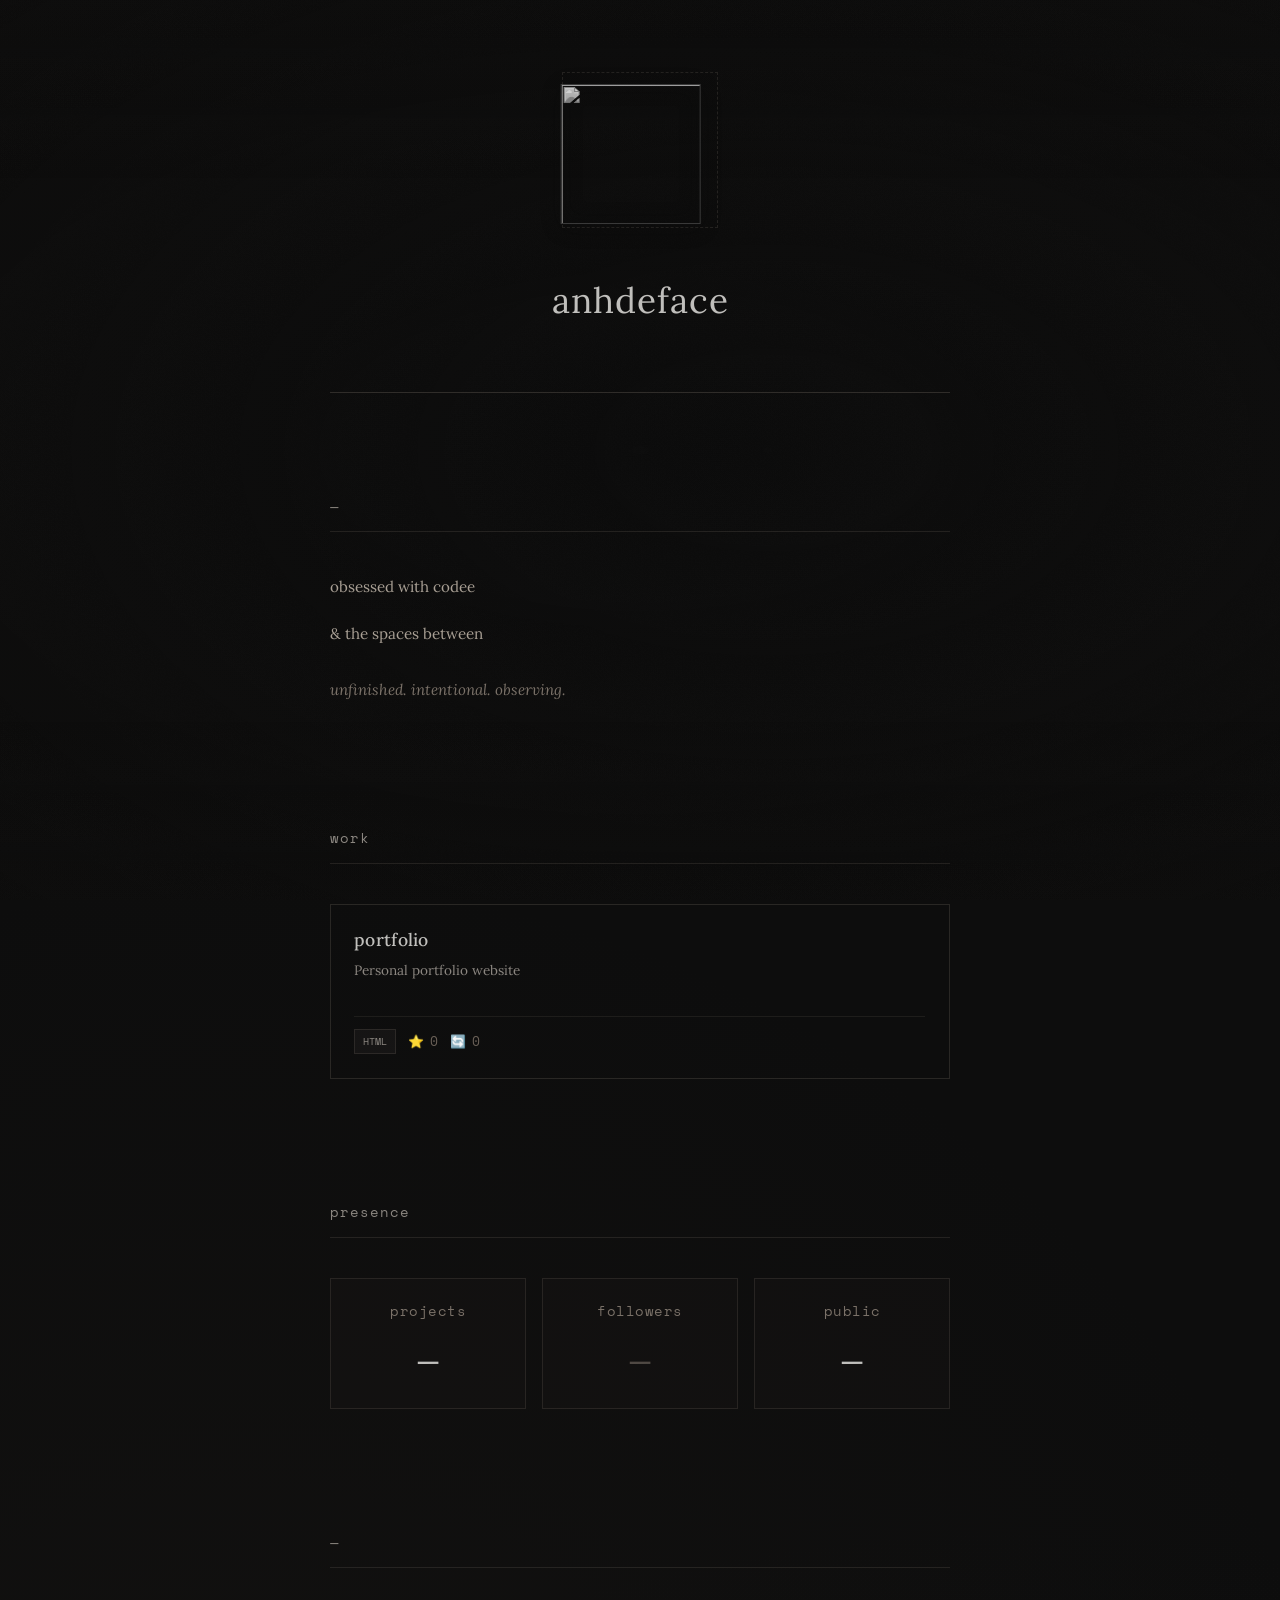
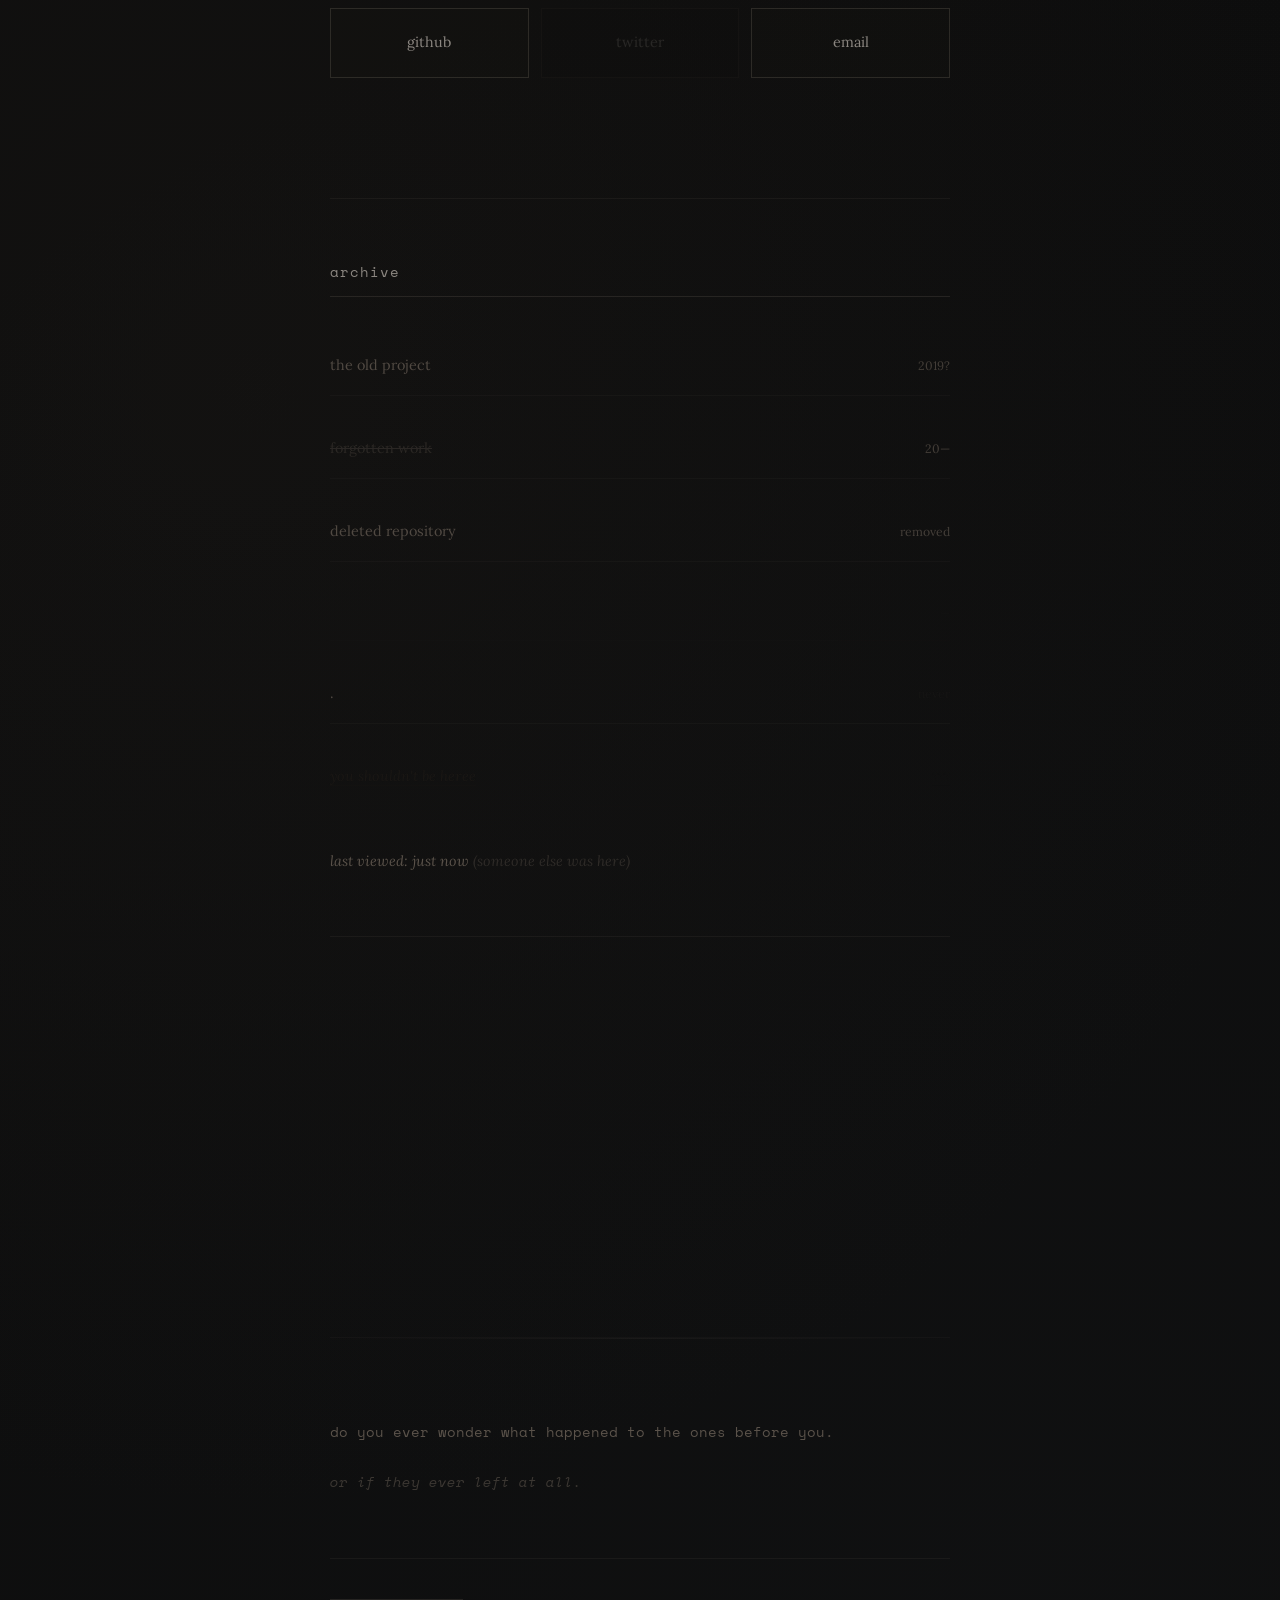
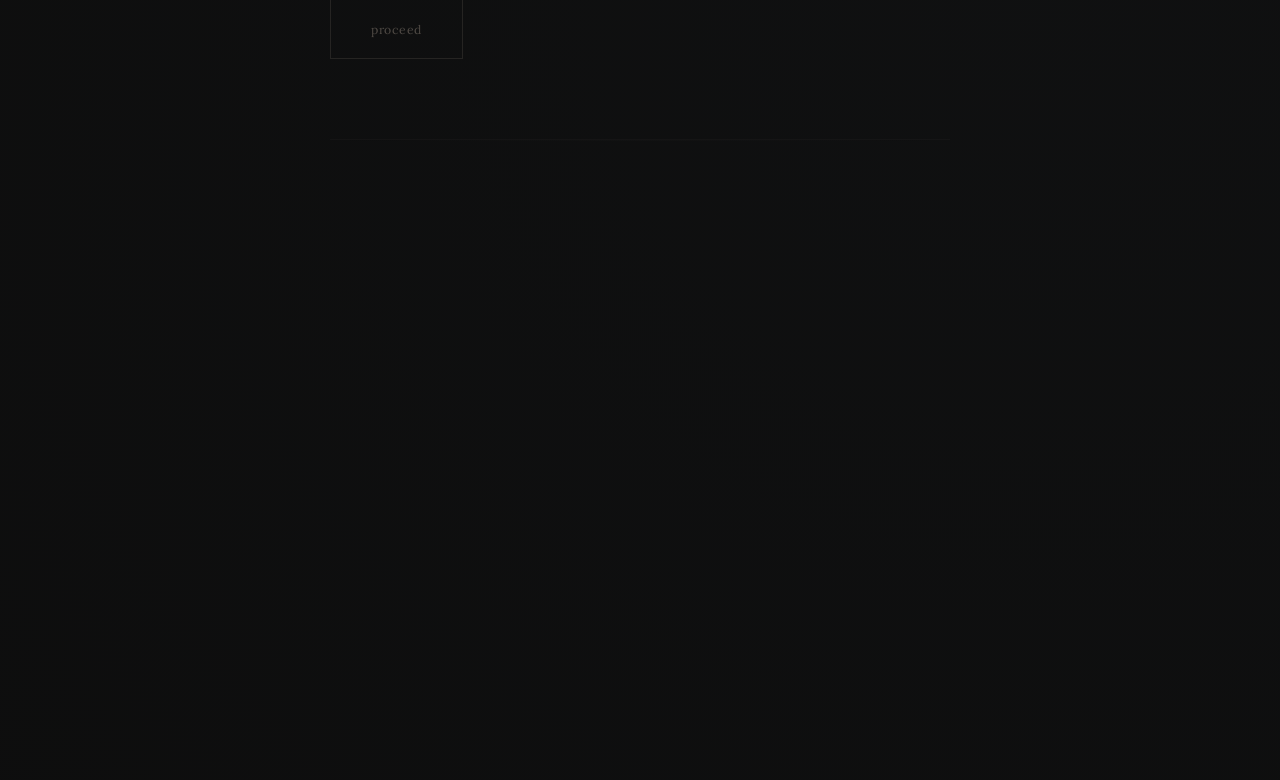
==== index.html @ 656a19af "new style fuckoff 2024" ====
<!DOCTYPE html>
<html lang="vi">
<head>
    <meta charset="UTF-8">
    <meta name="viewport" content="width=device-width, initial-scale=1.0">
    <title>anhdeface - Portfolio</title>
    <link rel="stylesheet" href="style.css">
</head>
<body>
    <div class="background-grain"></div>
    
    <!-- Fog effect layers -->
    <div class="fog-layer-1"></div>
    <div class="fog-layer-2"></div>
    <div class="fog-layer-3"></div>
    
    <div class="container">
        <!-- Header -->
        <header class="header">
            <div class="avatar-wrapper">
                <img id="avatar" class="avatar" src="https://i.pinimg.com/originals/36/6d/94/366d94f67e9cff8c4d02f7e4367ef6b1.gif" alt="">
                <div class="avatar-frame"></div>
            </div>
            <h1 class="name">anhdeface</h1>
        </header>

        <!-- Bio Section -->
        <section class="bio-section hidden-section">
            <div class="section-title">—</div>
            <div class="bio-content">
                <p id="bio-line-1">obsessed with codee</p>
                <p id="bio-line-2">& the spaces between</p>
                <p class="sub" id="bio-line-3">unfinished. intentional. observing.</p>
            </div>
        </section>

        <!-- GitHub Repositories -->
        <section class="repos-section">
            <div class="section-title">work</div>
            <div id="repos-container" class="repos-grid">
                <div class="loading">
                    <span class="loading-text">loading...</span>
                </div>
            </div>
        </section>

        <!-- Stats Section -->
        <section class="stats-section">
            <div class="section-title">presence</div>
            <div class="stats-grid">
                <div class="stat-card">
                    <span class="stat-label">projects</span>
                    <span id="repo-count" class="stat-value">—</span>
                </div>
                <div class="stat-card anomaly">
                    <span class="stat-label">followers</span>
                    <span id="followers-count" class="stat-value stat-broken">—</span>
                </div>
                <div class="stat-card">
                    <span class="stat-label">public</span>
                    <span id="public-repos" class="stat-value">—</span>
                </div>
            </div>
        </section>

        <!-- Links Section -->
        <section class="links-section hidden-section">
            <div class="section-title">—</div>
            <div class="links-grid">
                <a href="https://github.com/anhdeface" target="_blank" class="link-card">github</a>
                <a href="#" class="link-card" style="opacity: 0.3; pointer-events: none; cursor: default;">twitter</a>
                <a href="mailto:anhdeface@example.com" class="link-card">email</a>
            </div>
        </section>

        <!-- Archive section (discovered by scrolling) -->
        <section class="archive-section hidden-section" id="archive">
            <div class="section-title">archive</div>
            <div class="archive-content" id="archive-items">
                <div class="archive-item">
                    <span class="archive-title">the old project</span>
                    <span class="archive-date">2019?</span>
                </div>
                <div class="archive-item struck">
                    <span class="archive-title">forgotten work</span>
                    <span class="archive-date">20—</span>
                </div>
                <div class="archive-item">
                    <span class="archive-title">deleted repository</span>
                    <span class="archive-date">removed</span>
                </div>
                <div class="archive-item mystery">
                    <span class="archive-title"></span>
                    <span class="archive-date" style="opacity: 0.3;">—</span>
                </div>
                <div class="archive-item anomaly">
                    <span class="archive-title">.</span>
                    <span class="archive-date" style="opacity: 0.1;">never</span>
                </div>
                <div class="archive-item glitch">
                    <span class="archive-title">you shouldn't be heree</span>
                    <span class="archive-date" style="opacity: 0.2;">???</span>
                </div>
            </div>
            <p class="archive-note" id="archive-note">last viewed: <span id="last-viewed">just now</span> <span id="other-viewer" style="opacity: 0.4; font-style: italic;">(someone else was here)</span></p>
        </section>

        <!-- Secret section (very hidden) -->
        <section class="secret-section hidden-section" id="secret">
            <div style="color: #5a524a; font-size: 0.85em; line-height: 2.2;">
                <p id="secret-text">do you ever wonder what happened to the ones before you.</p>
                <p id="secret-text-2" style="margin-top: 20px; opacity: 0.6; font-style: italic;">or if they ever left at all.</p>
            </div>
            <div style="margin-top: 60px; padding-top: 40px; border-top: 1px solid rgba(128, 120, 110, 0.1);">
                <button id="point-of-no-return" class="point-of-no-return">
                    <span style="opacity: 0.6; font-size: 0.85em;">proceed</span>
                </button>
            </div>
        </section>

        <!-- Empty section for psychological void -->
        <section class="void-section hidden-section" id="void">
            <div style="min-height: 400px; position: relative;">
                <div id="void-text" style="position: absolute; top: 50%; left: 50%; transform: translate(-50%, -50%); color: #3a322a; font-size: 0.8em; opacity: 0.3;">
                    
                </div>
            </div>
        </section>
    </div>

    <script src="script.js"></script>
</body>
</html>
---- style.css ----
@import url('https://fonts.googleapis.com/css2?family=Space+Mono:wght@400;700&family=Lora:wght@400;500;600&display=swap');

* {
    margin: 0;
    padding: 0;
    box-sizing: border-box;
}

html {
    scroll-behavior: auto;
}

body {
    background: #0d0d0d;
    color: #c0bfbc;
    font-family: 'Space Mono', monospace;
    line-height: 1.8;
    overflow-x: hidden;
    position: relative;
    background-image: 
        radial-gradient(circle at 20% 50%, rgba(40, 35, 30, 0.2) 0%, transparent 50%),
        radial-gradient(circle at 80% 80%, rgba(30, 35, 40, 0.15) 0%, transparent 50%);
    cursor: url('data:image/svg+xml;utf8,<svg xmlns="http://www.w3.org/2000/svg" width="20" height="20"><circle cx="10" cy="10" r="2" fill="%238b8680" opacity="0.6"/></svg>') 10 10, auto;
}

/* Grain texture overlay */
.background-grain {
    position: fixed;
    top: 0;
    left: 0;
    width: 100%;
    height: 100%;
    background-image: url('data:image/svg+xml;utf8,<svg xmlns="http://www.w3.org/2000/svg" width="100" height="100"><filter id="noise"><feTurbulence type="fractalNoise" baseFrequency="0.9" numOctaves="4" seed="2"/><feColorMatrix type="saturate" values="0.1"/></filter><rect width="100" height="100" fill="%23000" filter="url(%23noise)" opacity="0.03"/></svg>');
    pointer-events: none;
    z-index: 1;
    opacity: 0.4;
}

/* Fog effect layers */
.fog-layer-1 {
    position: fixed;
    top: 0;
    left: 0;
    width: 120%;
    height: 100%;
    background: radial-gradient(ellipse at center, rgba(13, 13, 13, 0) 0%, rgba(13, 13, 13, 0.4) 50%, rgba(13, 13, 13, 0.8) 100%);
    pointer-events: none;
    z-index: 3;
    animation: fog-drift-1 20s ease-in-out infinite;
}

.fog-layer-2 {
    position: fixed;
    top: 0;
    left: -20%;
    width: 140%;
    height: 100%;
    background: radial-gradient(ellipse at center, rgba(20, 18, 16, 0) 0%, rgba(20, 18, 16, 0.3) 40%, rgba(20, 18, 16, 0.6) 100%);
    pointer-events: none;
    z-index: 4;
    animation: fog-drift-2 25s ease-in-out infinite reverse;
}

.fog-layer-3 {
    position: fixed;
    top: 0;
    left: 0;
    width: 100%;
    height: 100%;
    background: linear-gradient(180deg, rgba(13, 13, 13, 0.7) 0%, rgba(13, 13, 13, 0) 20%, rgba(13, 13, 13, 0) 80%, rgba(13, 13, 13, 0.7) 100%);
    pointer-events: none;
    z-index: 5;
    animation: fog-pulse 15s ease-in-out infinite;
}

@keyframes fog-drift-1 {
    0%, 100% {
        transform: translateX(0) translateY(0);
        opacity: 0.6;
    }
    25% {
        transform: translateX(30px) translateY(-10px);
        opacity: 0.8;
    }
    50% {
        transform: translateX(-20px) translateY(5px);
        opacity: 0.5;
    }
    75% {
        transform: translateX(15px) translateY(-5px);
        opacity: 0.7;
    }
}

@keyframes fog-drift-2 {
    0%, 100% {
        transform: translateX(0) translateY(0) scale(1);
        opacity: 0.4;
    }
    33% {
        transform: translateX(-40px) translateY(15px) scale(1.1);
        opacity: 0.6;
    }
    66% {
        transform: translateX(25px) translateY(-8px) scale(0.95);
        opacity: 0.3;
    }
}

@keyframes fog-pulse {
    0%, 100% {
        opacity: 0.3;
    }
    50% {
        opacity: 0.7;
    }
}

.container {
    max-width: 700px;
    margin: 0 auto;
    padding: 80px 40px;
    position: relative;
    z-index: 6;
}

/* Typography */
h1, h2, h3 {
    font-family: 'Lora', serif;
    font-weight: 500;
    letter-spacing: -0.5px;
}

/* Header & Avatar */
.header {
    margin-bottom: 100px;
    padding-bottom: 60px;
    border-bottom: 1px solid rgba(128, 120, 110, 0.3);
    text-align: center;
}

.avatar-wrapper {
    position: relative;
    margin-bottom: 40px;
    display: inline-block;
    width: 140px;
    height: 140px;
}

.avatar {
    width: 140px;
    height: 140px;
    border-radius: 0;
    border: 1px solid rgba(128, 120, 110, 0.5);
    object-fit: cover;
    filter: grayscale(100%) contrast(0.9);
    opacity: 0.85;
    transition: all 0.8s ease;
    box-shadow: 
        inset 0 0 20px rgba(0, 0, 0, 0.5),
        0 4px 20px rgba(0, 0, 0, 0.4);
}

.avatar:hover {
    opacity: 0.95;
    filter: grayscale(80%) contrast(1);
    transform: scale(1.02);
}

.avatar-frame {
    position: absolute;
    top: -8px;
    left: -8px;
    width: 156px;
    height: 156px;
    border: 1px dashed rgba(128, 120, 110, 0.2);
    border-radius: 0;
    animation: frame-pulse 4s ease-in-out infinite;
}

@keyframes frame-pulse {
    0%, 100% {
        opacity: 0.1;
    }
    50% {
        opacity: 0.3;
    }
}

.name {
    font-size: 2.2em;
    color: #c0bfbc;
    margin: 20px 0 10px 0;
    letter-spacing: 1px;
    font-weight: 400;
    line-height: 1.2;
    text-transform: lowercase;
}

.status {
    color: #8b8680;
    font-size: 0.95em;
    letter-spacing: 0.5px;
    font-weight: 400;
    transition: color 0.6s ease;
}

.header:hover .status {
    color: #a89f94;
}

/* Sections */
.section-title {
    font-size: 0.9em;
    color: #8b8680;
    margin-bottom: 40px;
    padding-bottom: 12px;
    border-bottom: 1px solid rgba(128, 120, 110, 0.2);
    font-family: 'Space Mono', monospace;
    font-weight: 400;
    letter-spacing: 1px;
    text-transform: lowercase;
}

/* Bio Section */
.bio-section {
    margin-bottom: 120px;
    padding: 0;
}

.bio-content {
    display: flex;
    flex-direction: column;
    gap: 16px;
    line-height: 2;
}

.bio-content p {
    color: #a89f94;
    font-size: 0.95em;
    font-family: 'Lora', serif;
    font-weight: 400;
    transition: color 0.5s ease;
}

.bio-content p.sub {
    color: #7a7168;
    font-style: italic;
    margin-top: 10px;
}

.bio-section:hover .bio-content p {
    color: #b5aca0;
}

/* Repos Section */
.repos-section {
    margin-bottom: 120px;
}

.repos-grid {
    display: grid;
    grid-template-columns: repeat(auto-fit, minmax(280px, 1fr));
    gap: 20px;
    margin-top: 30px;
}

.repo-card {
    background: transparent;
    border: 1px solid rgba(128, 120, 110, 0.25);
    padding: 24px;
    cursor: pointer;
    transition: all 0.6s cubic-bezier(0.4, 0, 0.2, 1);
    position: relative;
    overflow: hidden;
    text-decoration: none;
    display: block;
    color: inherit;
    opacity: 0;
    transform: translateY(20px);
    animation: repo-reveal 0.8s ease forwards;
    animation-delay: calc(var(--delay, 0s) + 0.5s);
    min-height: 160px;
    display: flex;
    flex-direction: column;
    justify-content: space-between;
}

@keyframes repo-reveal {
    to {
        opacity: 1;
        transform: translateY(0);
    }
}

.repo-card::before {
    content: '';
    position: absolute;
    top: 0;
    left: -100%;
    width: 100%;
    height: 100%;
    background: linear-gradient(90deg, transparent, rgba(128, 120, 110, 0.1), transparent);
    transition: left 0.8s ease;
    pointer-events: none;
}

.repo-card:hover::before {
    left: 100%;
}

.repo-card:hover {
    border-color: rgba(128, 120, 110, 0.5);
    background: rgba(30, 28, 25, 0.3);
    transform: translateY(-2px);
    box-shadow: 0 8px 25px rgba(0, 0, 0, 0.3);
}

.repo-name {
    color: #c0bfbc;
    font-size: 1.1em;
    margin-bottom: 8px;
    font-family: 'Lora', serif;
    font-weight: 500;
    transition: color 0.4s ease;
    letter-spacing: 0.3px;
    line-height: 1.3;
}

.repo-card:hover .repo-name {
    color: #e8e5e0;
    animation: subtle-shake 0.2s ease-in-out;
}

@keyframes subtle-shake {
    0%, 100% { transform: translateX(0); }
    25% { transform: translateX(-0.5px); }
    75% { transform: translateX(0.5px); }
}

.repo-content {
    flex-grow: 1;
    display: flex;
    flex-direction: column;
}

.repo-description {
    color: #8b8680;
    font-size: 0.85em;
    margin-bottom: 16px;
    min-height: 40px;
    font-family: 'Lora', serif;
    line-height: 1.5;
    transition: color 0.4s ease;
    flex-grow: 1;
    display: -webkit-box;
    -webkit-line-clamp: 2;
    line-clamp: 2;
    -webkit-box-orient: vertical;
    overflow: hidden;
}

.repo-card:hover .repo-description {
    color: #a89f94;
}

.repo-meta {
    display: flex;
    justify-content: space-between;
    align-items: center;
    margin-top: auto;
    padding-top: 12px;
    border-top: 1px solid rgba(128, 120, 110, 0.15);
    font-size: 0.8em;
    color: #6b6158;
    flex-wrap: wrap;
    gap: 8px;
}

.repo-stats {
    display: flex;
    gap: 12px;
    flex-wrap: wrap;
}

.repo-stat {
    display: flex;
    align-items: center;
    gap: 6px;
    transition: color 0.4s ease;
}

.repo-card:hover .repo-stat {
    color: #8b8680;
}

.repo-language {
    display: inline-block;
    padding: 3px 8px;
    background: rgba(128, 120, 110, 0.08);
    color: #8b8680;
    border: 1px solid rgba(128, 120, 110, 0.2);
    border-radius: 0;
    font-size: 0.75em;
    transition: all 0.4s ease;
    white-space: nowrap;
}

.repo-card:hover .repo-language {
    background: rgba(128, 120, 110, 0.15);
    border-color: rgba(128, 120, 110, 0.4);
}

.loading {
    text-align: center;
    padding: 60px 20px;
    color: #6b6158;
}

.loading-text {
    animation: pulse-fade 2.5s ease-in-out infinite;
}

@keyframes pulse-fade {
    0%, 100% {
        opacity: 0.5;
    }
    50% {
        opacity: 1;
    }
}

/* Stats Section */
.stats-section {
    margin-bottom: 120px;
}

.stats-grid {
    display: grid;
    grid-template-columns: repeat(auto-fit, minmax(120px, 1fr));
    gap: 16px;
    margin-top: 30px;
}

.stat-card {
    background: rgba(30, 28, 25, 0.2);
    border: 1px solid rgba(128, 120, 110, 0.2);
    padding: 20px 16px;
    text-align: center;
    transition: all 0.6s ease;
    cursor: default;
    min-height: 100px;
    display: flex;
    flex-direction: column;
    justify-content: center;
}

.stat-card:hover {
    border-color: rgba(128, 120, 110, 0.4);
    background: rgba(30, 28, 25, 0.4);
}
/* Anomaly: One stat card doesn't respond to hover */
.stat-card.anomaly {
    cursor: not-allowed;
}

.stat-card.anomaly:hover {
    border-color: rgba(128, 120, 110, 0.2);
    background: rgba(30, 28, 25, 0.2);
    transform: none;
}

.stat-broken {
    color: #7a7168 !important;
    opacity: 0.6;
}
.stat-label {
    display: block;
    color: #7a7168;
    font-size: 0.85em;
    margin-bottom: 12px;
    letter-spacing: 0.5px;
    text-transform: lowercase;
}

.stat-value {
    display: block;
    font-size: 1.8em;
    color: #c0bfbc;
    font-family: 'Lora', serif;
    font-weight: 500;
    transition: color 0.4s ease;
}

.stat-card:hover .stat-value {
    color: #e8e5e0;
}

/* Links Section */
.links-section {
    margin-bottom: 120px;
}

.links-grid {
    display: grid;
    grid-template-columns: repeat(auto-fit, minmax(100px, 1fr));
    gap: 12px;
    margin-top: 30px;
}

.link-card {
    background: rgba(30, 28, 25, 0.15);
    border: 1px solid rgba(128, 120, 110, 0.25);
    padding: 20px 12px;
    text-align: center;
    text-decoration: none;
    color: #8b8680;
    transition: all 0.6s ease;
    display: flex;
    align-items: center;
    justify-content: center;
    position: relative;
    font-size: 0.9em;
    font-family: 'Lora', serif;
    min-height: 70px;
    cursor: pointer;
}

.link-card:hover {
    border-color: rgba(128, 120, 110, 0.45);
    background: rgba(30, 28, 25, 0.35);
    color: #c0bfbc;
}

/* Secret section (very hidden) */
.secret-section {
    margin-top: 400px;
    padding: 80px 0;
    min-height: 200px;
    border-top: 1px solid rgba(128, 120, 110, 0.05);
    position: relative;
}

.secret-section::before {
    content: '';
    position: absolute;
    top: 0;
    left: 0;
    right: 0;
    height: 1px;
    background: linear-gradient(90deg, transparent, rgba(128, 120, 110, 0.2), transparent);
    opacity: 0.5;
}

/* Point of no return button */
.point-of-no-return {
    background: transparent;
    border: 1px solid rgba(128, 120, 110, 0.2);
    color: #7a7168;
    padding: 20px 40px;
    font-family: 'Lora', serif;
    font-size: 0.9em;
    cursor: pointer;
    transition: all 0.6s ease;
    position: relative;
    text-transform: lowercase;
    letter-spacing: 0.5px;
}

.point-of-no-return:hover {
    border-color: rgba(128, 120, 110, 0.4);
    color: #8b8680;
}

.point-of-no-return.activated {
    opacity: 0;
    pointer-events: none;
}

/* Page state after no return - darker, more hostile */
body.corrupted {
    background: #0a0a0a;
    background-image: 
        radial-gradient(circle at 20% 50%, rgba(40, 35, 30, 0.3) 0%, transparent 50%),
        radial-gradient(circle at 80% 80%, rgba(30, 35, 40, 0.25) 0%, transparent 50%);
}

body.corrupted .background-grain {
    opacity: 0.7;
}

body.corrupted .container {
    opacity: 0.98;
}

/* Corrupted text effect */
body.corrupted .bio-section p {
    opacity: 0.8;
}

body.corrupted .name {
    letter-spacing: 2px;
}

/* Hover delay anomaly */
.repo-card.delayed:hover {
    transition-delay: 0.5s;
}

/* Footer */
.footer {
    text-align: center;
    padding-top: 60px;
    border-top: 1px solid rgba(128, 120, 110, 0.2);
    color: #6b6158;
    margin-top: 100px;
}

.footer p {
    margin: 0;
    font-family: 'Lora', serif;
    font-size: 0.9em;
    line-height: 1.8;
    font-weight: 400;
}

/* Responsive */
@media (max-width: 768px) {
    .container {
        padding: 60px 24px;
    }

    .header {
        margin-bottom: 80px;
        padding-bottom: 50px;
    }

    .name {
        font-size: 1.8em;
    }

    .avatar {
        width: 110px;
        height: 110px;
    }

    .avatar-wrapper {
        width: 110px;
        height: 110px;
    }

    .avatar-frame {
        width: 126px;
        height: 126px;
        top: -8px;
        left: -8px;
    }

    .repos-grid {
        grid-template-columns: 1fr;
        gap: 16px;
    }

    .repo-card {
        padding: 20px;
        min-height: 140px;
    }

    .stats-grid {
        grid-template-columns: repeat(2, 1fr);
        gap: 12px;
    }

    .links-grid {
        grid-template-columns: 1fr;
        gap: 10px;
    }

    .stat-card {
        padding: 16px 12px;
        min-height: 90px;
    }

    .link-card {
        padding: 16px 12px;
        min-height: 60px;
    }
}

@media (max-width: 480px) {
    .container {
        padding: 50px 16px;
    }

    .name {
        font-size: 1.5em;
    }

    .avatar {
        width: 100px;
        height: 100px;
    }

    .avatar-wrapper {
        width: 100px;
        height: 100px;
    }

    .avatar-frame {
        width: 116px;
        height: 116px;
    }

    .section-title {
        font-size: 0.85em;
    }

    .repo-card {
        padding: 16px;
        min-height: 120px;
    }

    .repo-name {
        font-size: 1em;
    }

    .repo-description {
        font-size: 0.8em;
        min-height: 35px;
    }

    .stats-grid {
        grid-template-columns: 1fr;
        gap: 10px;
    }

    .stat-card {
        padding: 14px 10px;
        min-height: 80px;
    }

    .stat-value {
        font-size: 1.5em;
    }

    .link-card {
        padding: 14px 10px;
        min-height: 50px;
        font-size: 0.85em;
    }
}

@media (max-width: 320px) {
    .container {
        padding: 40px 12px;
    }

    .name {
        font-size: 1.3em;
    }

    .avatar {
        width: 80px;
        height: 80px;
    }

    .avatar-wrapper {
        width: 80px;
        height: 80px;
    }

    .avatar-frame {
        width: 96px;
        height: 96px;
    }

    .repo-card {
        padding: 12px;
        min-height: 100px;
    }

    .repo-name {
        font-size: 0.95em;
    }

    .repo-description {
        font-size: 0.75em;
    }

    .stat-card {
        padding: 12px 8px;
        min-height: 70px;
    }

    .stat-value {
        font-size: 1.3em;
    }

    .link-card {
        padding: 12px 8px;
        min-height: 45px;
        font-size: 0.8em;
    }
}

/* Focus states for accessibility */
.link-card:focus,
.repo-card:focus {
    outline: 1px solid rgba(128, 120, 110, 0.5);
    outline-offset: 2px;
}

/* Hidden sections - reveal on scroll */
.hidden-section {
    opacity: 0;
    transform: translateY(20px);
    transition: opacity 1.2s ease 0.3s, transform 1.2s ease 0.3s;
}

.hidden-section.visible {
    opacity: 1;
    transform: translateY(0);
}

/* Archive section */
.archive-section {
    margin-bottom: 200px;
    min-height: 300px;
    padding: 60px 0;
    border-top: 1px solid rgba(128, 120, 110, 0.1);
    border-bottom: 1px solid rgba(128, 120, 110, 0.1);
}

.archive-content {
    display: flex;
    flex-direction: column;
    gap: 24px;
    margin-top: 30px;
}

.archive-item {
    display: flex;
    justify-content: space-between;
    align-items: center;
    padding: 16px 0;
    border-bottom: 1px solid rgba(128, 120, 110, 0.08);
    color: #6b6158;
    font-family: 'Lora', serif;
    font-size: 0.9em;
    opacity: 0.7;
    cursor: default;
    transition: opacity 0.3s ease;
}

.archive-item:hover {
    opacity: 0.9;
}

.archive-title {
    flex: 1;
}

.archive-date {
    color: #5a524a;
    font-size: 0.85em;
    margin-left: 20px;
}

/* Broken/struck items */
.archive-item.struck .archive-title {
    text-decoration: line-through;
    color: #5a524a;
    opacity: 0.5;
}

/* Mystery item */
.archive-item.mystery {
    opacity: 0.2;
}

.archive-item.mystery:hover {
    opacity: 0.4;
}

/* Glitch item */
.archive-item.glitch {
    opacity: 0.15;
    color: #4a3a2a;
    font-style: italic;
    text-decoration: underline;
    text-decoration-color: rgba(74, 58, 42, 0.3);
    text-underline-offset: 4px;
}

.archive-item.glitch:hover {
    opacity: 0.4;
    color: #5a4a3a;
}

.archive-note {
    color: #5a524a;
    font-family: 'Lora', serif;
    font-size: 0.9em;
    line-height: 2;
    margin-top: 40px;
    font-style: italic;
}

/* Void section */
.void-section {
    margin-bottom: 0;
    min-height: 400px;
    padding: 80px 0;
    border-top: 1px solid rgba(128, 120, 110, 0.05);
    position: relative;
}

.void-section::before {
    content: '';
    position: absolute;
    top: 0;
    left: 0;
    right: 0;
    height: 1px;
    background: linear-gradient(90deg, transparent, rgba(128, 120, 110, 0.1), transparent);
    opacity: 0.3;
}

/* Micro-discomfort: slightly misaligned padding */
.repo-card {
    padding: 24px 24px 24px 23px;
}

.stat-card {
    padding: 20px 19px;
}

.link-card {
    padding: 20px 19px;
}

/* Scroll-based reveal effect */
@keyframes subtle-drift {
    0%, 100% {
        transform: translateY(0px);
    }
    50% {
        transform: translateY(2px);
    }
}

.bio-section {
    animation: subtle-drift 8s ease-in-out infinite;
}

/* Silence - remove frequent animations */
@keyframes pulse-fade {
    0%, 100% {
        opacity: 0.5;
    }
    50% {
        opacity: 1;
    }
}

.loading-text {
    animation: pulse-fade 3s ease-in-out infinite;
}

/* Stats update with slight jitter (no smooth transitions) */
.stat-value {
    font-variant-numeric: tabular-nums;
}

/* Disabled link effect */
.link-card[style*="pointer-events: none"] {
    cursor: not-allowed !important;
    opacity: 0.2 !important;
}

.link-card[style*="pointer-events: none"]:hover {
    border-color: rgba(128, 120, 110, 0.25) !important;
    background: rgba(30, 28, 25, 0.15) !important;
    color: #6b6158 !important;
}
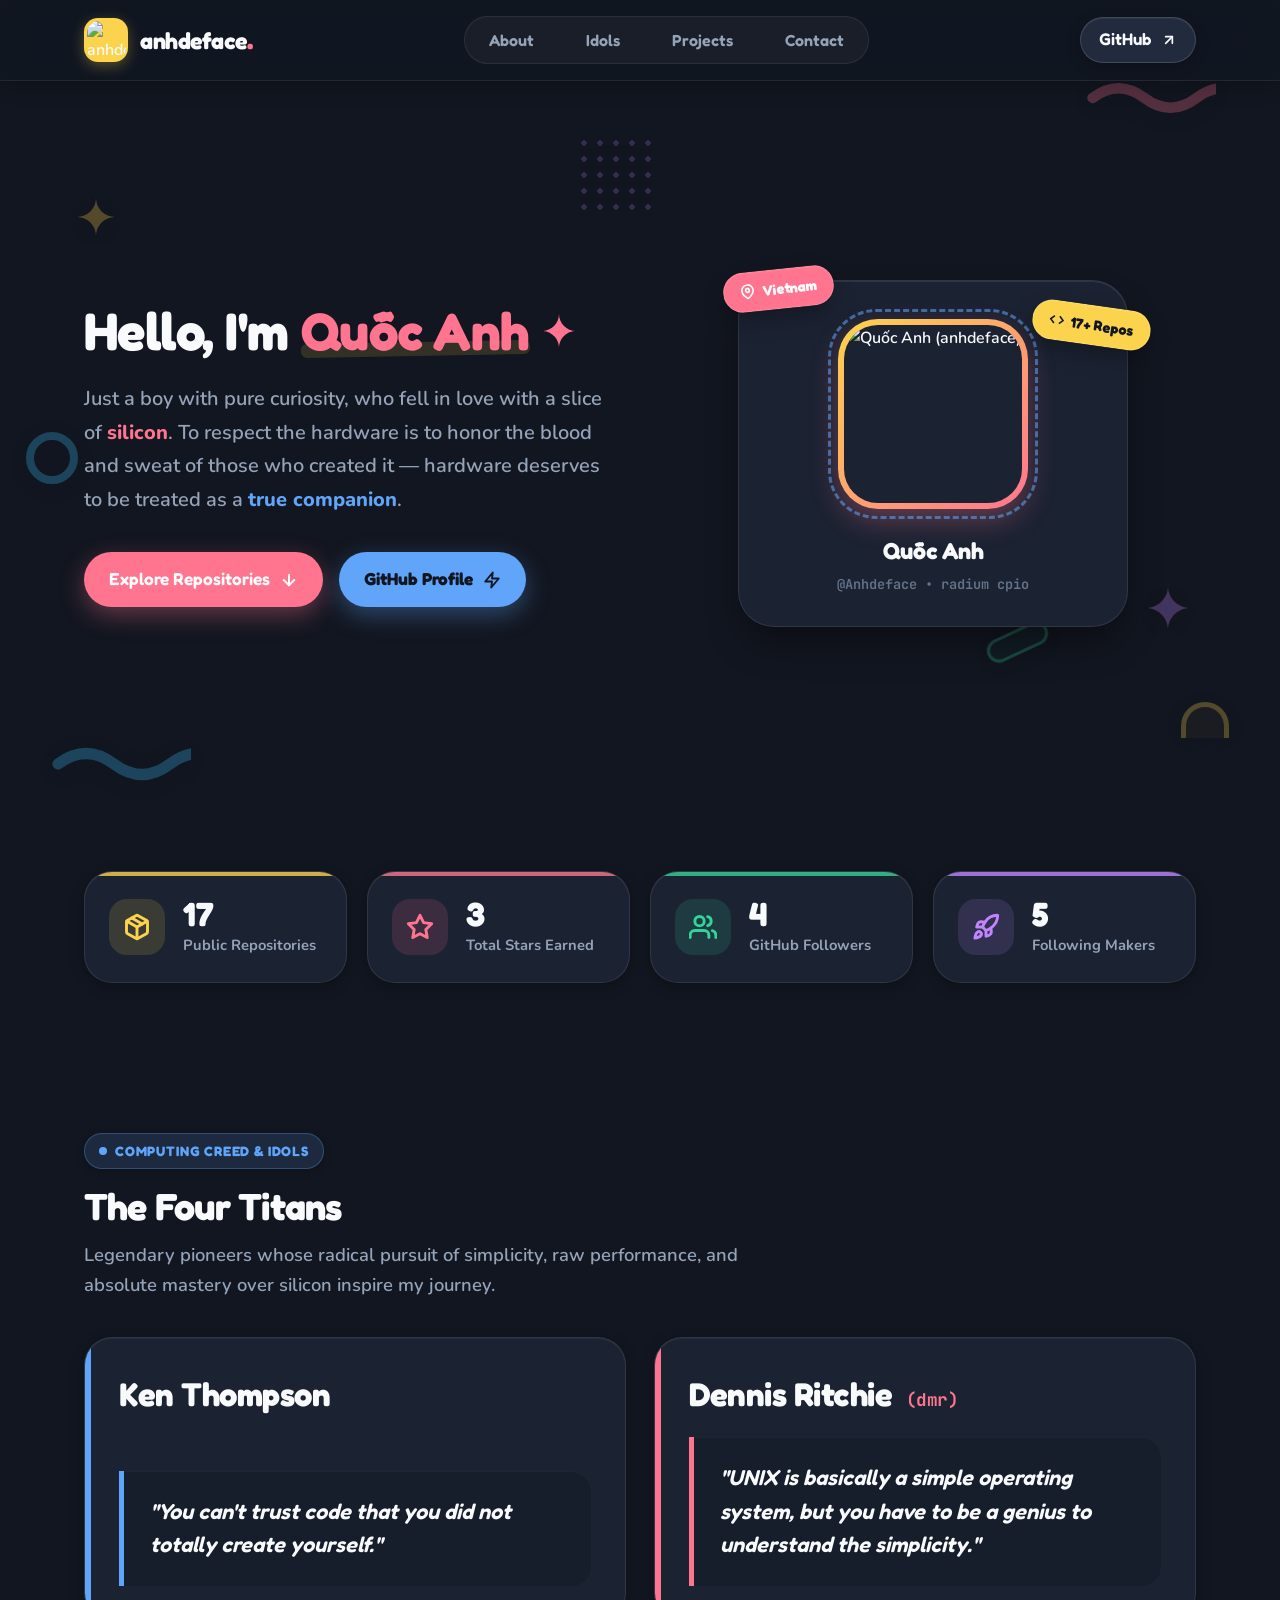
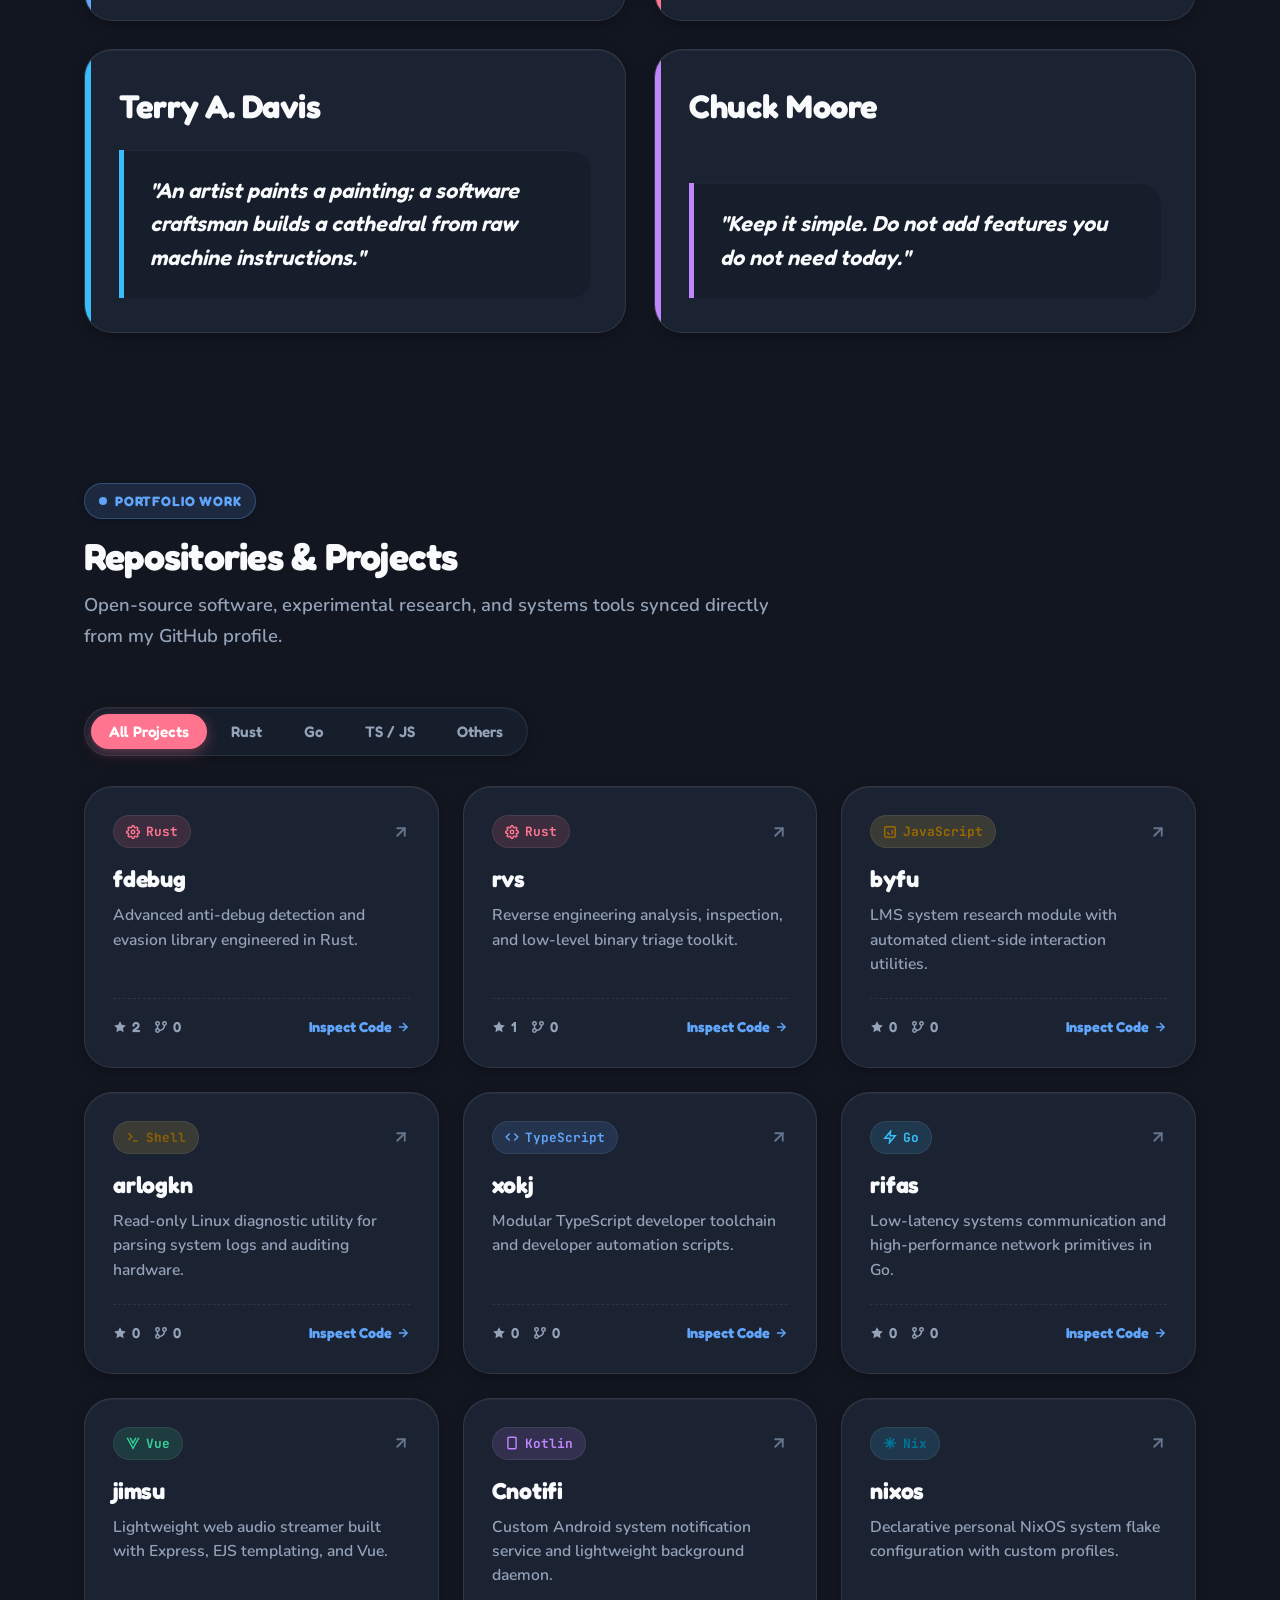
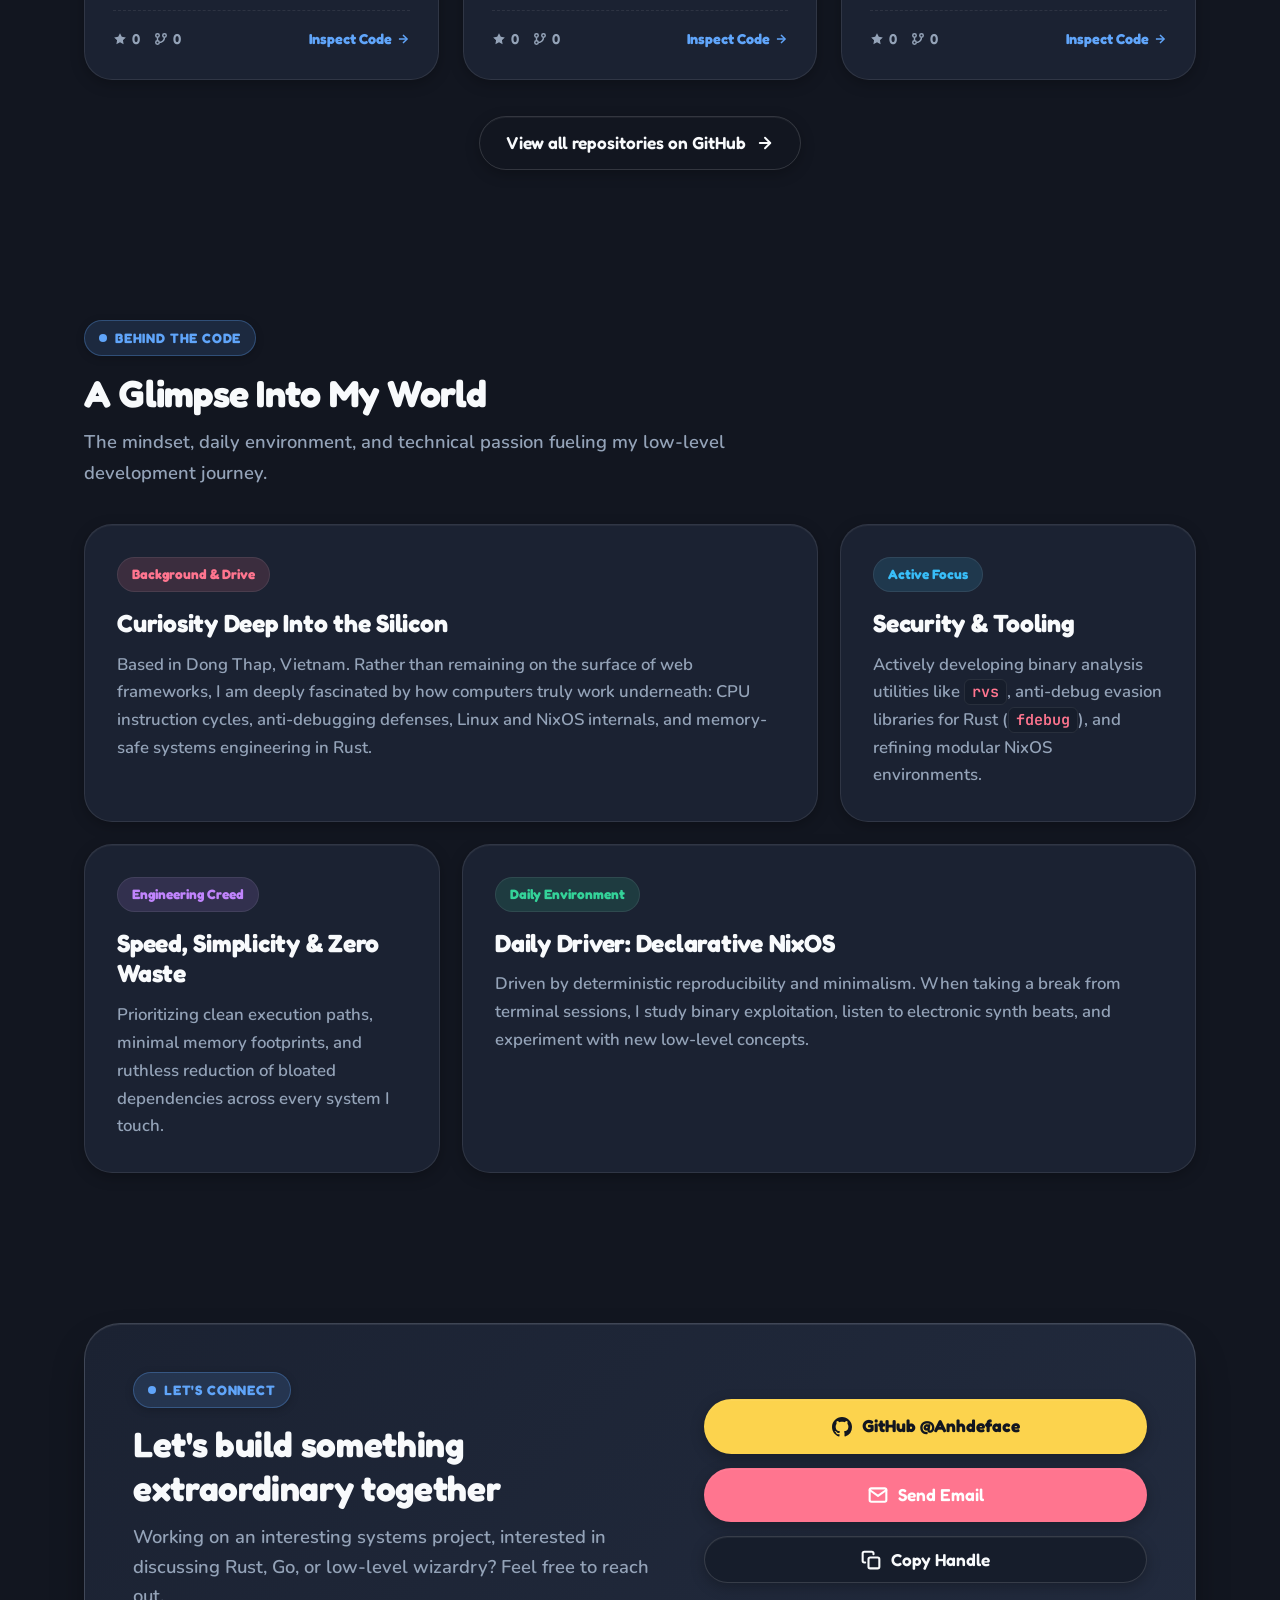
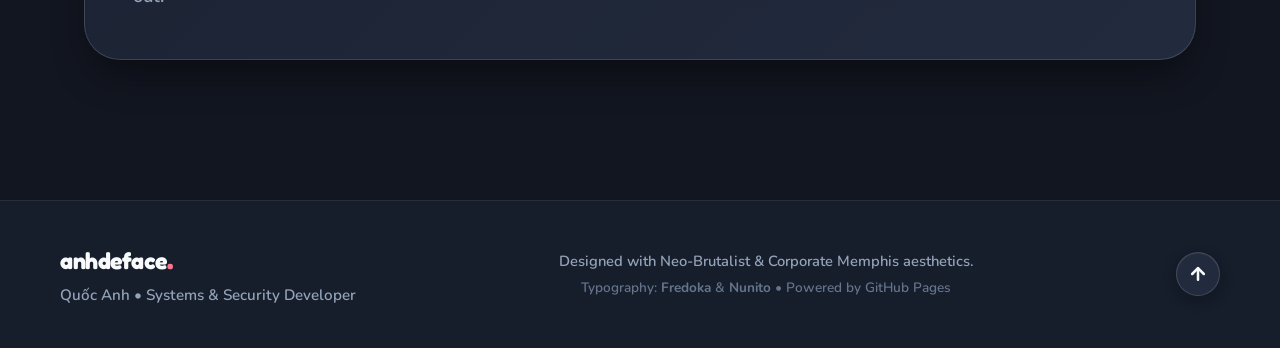
==== commit 18f51a77: "ksdhfkladsfbs" ====
--- a/index.html
+++ b/index.html
@@ -1,132 +1,418 @@
 <!DOCTYPE html>
-<html lang="vi">
+<html lang="en" data-theme="dark">
 <head>
     <meta charset="UTF-8">
     <meta name="viewport" content="width=device-width, initial-scale=1.0">
-    <title>anhdeface - Portfolio</title>
+    <title>anhdeface (Quốc Anh) • Systems Developer & Security Enthusiast</title>
+    <meta name="description" content="Portfolio of Quốc Anh (anhdeface) - Systems developer focused on Rust, Go, low-level architecture, and security tooling. Built in Neo-Brutalist & Corporate Memphis Dark style.">
+    <link rel="icon" href="data:image/svg+xml,<svg xmlns=%22http://www.w3.org/2000/svg%22 viewBox=%220 0 24 24%22 fill=%22%23FF6B6B%22><circle cx=%2212%22 cy=%2212%22 r=%2210%22/></svg>">
+    
+    <!-- Google Fonts: Fredoka (Chubby/Bubble Display) + Nunito (Smooth Rounded Body) + JetBrains Mono -->
+    <link rel="preconnect" href="https://fonts.googleapis.com">
+    <link rel="preconnect" href="https://fonts.gstatic.com" crossorigin>
+    <link href="https://fonts.googleapis.com/css2?family=Fredoka:wght@400;500;600;700&family=Nunito:ital,wght@0,400;0,600;0,700;0,800;0,900;1,600&family=JetBrains+Mono:wght@500;700&display=swap" rel="stylesheet">
+    
     <link rel="stylesheet" href="style.css">
 </head>
 <body>
-    <div class="background-grain"></div>
-    
-    <!-- Fog effect layers -->
-    <div class="fog-layer-1"></div>
-    <div class="fog-layer-2"></div>
-    <div class="fog-layer-3"></div>
-    
-    <div class="container">
-        <!-- Header -->
-        <header class="header">
-            <div class="avatar-wrapper">
-                <img id="avatar" class="avatar" src="https://i.pinimg.com/originals/36/6d/94/366d94f67e9cff8c4d02f7e4367ef6b1.gif" alt="">
-                <div class="avatar-frame"></div>
-            </div>
-            <h1 class="name">anhdeface</h1>
-        </header>
-
-        <!-- Bio Section -->
-        <section class="bio-section hidden-section">
-            <div class="section-title">—</div>
-            <div class="bio-content">
-                <p id="bio-line-1">obsessed with codee</p>
-                <p id="bio-line-2">& the spaces between</p>
-                <p class="sub" id="bio-line-3">unfinished. intentional. observing.</p>
-            </div>
-        </section>
-
-        <!-- GitHub Repositories -->
-        <section class="repos-section">
-            <div class="section-title">work</div>
-            <div id="repos-container" class="repos-grid">
-                <div class="loading">
-                    <span class="loading-text">loading...</span>
+    <!-- Decorative Floating Memphis Background Shapes -->
+    <div class="memphis-bg-decorations" aria-hidden="true">
+        <!-- Squiggle 1 -->
+        <svg class="memphis-shape shape-squiggle-1" viewBox="0 0 100 40" fill="none">
+            <path d="M5 20 Q 25 5, 45 20 T 85 20 T 125 20" stroke="var(--accent-coral)" stroke-width="8" stroke-linecap="round"/>
+        </svg>
+        <!-- Sparkle 1 -->
+        <svg class="memphis-shape shape-sparkle-1" viewBox="0 0 40 40" fill="none">
+            <path d="M20 0 C20 11 29 20 40 20 C29 20 20 29 20 40 C20 29 11 20 0 20 C11 20 20 11 20 0 Z" fill="var(--accent-yellow)"/>
+        </svg>
+        <!-- Donut / Hollow Circle -->
+        <div class="memphis-shape shape-donut-1"></div>
+        <!-- Dots Matrix -->
+        <div class="memphis-shape shape-dots-matrix"></div>
+        <!-- Pill shape -->
+        <div class="memphis-shape shape-pill-1"></div>
+        <!-- Sparkle 2 -->
+        <svg class="memphis-shape shape-sparkle-2" viewBox="0 0 40 40" fill="none">
+            <path d="M20 0 C20 11 29 20 40 20 C29 20 20 29 20 40 C20 29 11 20 0 20 C11 20 20 11 20 0 Z" fill="var(--accent-purple)"/>
+        </svg>
+        <!-- Triangle / Arch -->
+        <div class="memphis-shape shape-arch-1"></div>
+        <!-- Squiggle 2 -->
+        <svg class="memphis-shape shape-squiggle-2" viewBox="0 0 100 40" fill="none">
+            <path d="M5 20 Q 25 5, 45 20 T 85 20 T 125 20" stroke="var(--accent-cyan)" stroke-width="8" stroke-linecap="round"/>
+        </svg>
+    </div>
+
+    <!-- Navigation Bar -->
+    <header class="navbar-wrapper">
+        <nav class="navbar">
+            <a href="#" class="brand-logo" aria-label="anhdeface home">
+                <span class="brand-avatar-badge">
+                    <img src="https://avatars.githubusercontent.com/u/133498656?v=4" alt="anhdeface avatar" id="nav-avatar">
+                </span>
+                <span class="brand-name">anhdeface<span class="brand-dot">.</span></span>
+            </a>
+
+            <div class="nav-links">
+                <a href="#about" class="nav-item">About</a>
+                <a href="#philosophy" class="nav-item">Idols</a>
+                <a href="#projects" class="nav-item">Projects</a>
+                <a href="#contact" class="nav-item">Contact</a>
+            </div>
+
+            <div class="nav-actions">
+                <!-- GitHub External Link -->
+                <a href="https://github.com/Anhdeface" target="_blank" rel="noopener noreferrer" class="btn btn-nav">
+                    <span>GitHub</span>
+                    <svg class="btn-svg" viewBox="0 0 24 24" width="16" height="16" fill="none" stroke="currentColor" stroke-width="2.5" stroke-linecap="round" stroke-linejoin="round">
+                        <path d="M7 17L17 7"></path>
+                        <path d="M7 7h10v10"></path>
+                    </svg>
+                </a>
+            </div>
+        </nav>
+    </header>
+
+    <main class="main-container">
+        <!-- Hero Section -->
+        <section class="hero-section" id="hero">
+            <div class="hero-content">
+                <h1 class="hero-title">
+                    Hello, I'm <span class="highlight-name">Quốc Anh</span>
+                    <span class="title-sparkle" aria-hidden="true">
+                        <svg viewBox="0 0 24 24" width="34" height="34" fill="var(--accent-coral)">
+                            <path d="M12 0 C12 6.6 17.4 12 24 12 C17.4 12 12 17.4 12 24 C12 17.4 6.6 12 0 12 C6.6 12 12 6.6 12 0 Z"/>
+                        </svg>
+                    </span>
+                </h1>
+
+                <p class="hero-subtitle">
+                    Just a boy with pure curiosity, who fell in love with a slice of <span class="text-coral font-bold">silicon</span>. 
+                    To respect the hardware is to honor the blood and sweat of those who created it — hardware deserves to be treated as a <span class="text-blue font-bold">true companion</span>.
+                </p>
+
+                <!-- CTA Actions -->
+                <div class="hero-actions">
+                    <a href="#projects" class="btn btn-primary btn-chubby">
+                        <span>Explore Repositories</span>
+                        <svg class="btn-svg" viewBox="0 0 24 24" width="18" height="18" fill="none" stroke="currentColor" stroke-width="2.5" stroke-linecap="round" stroke-linejoin="round">
+                            <line x1="12" y1="5" x2="12" y2="19"></line>
+                            <polyline points="19 12 12 19 5 12"></polyline>
+                        </svg>
+                    </a>
+                    <a href="https://github.com/Anhdeface" target="_blank" rel="noopener noreferrer" class="btn btn-secondary btn-chubby">
+                        <span>GitHub Profile</span>
+                        <svg class="btn-svg" viewBox="0 0 24 24" width="18" height="18" fill="none" stroke="currentColor" stroke-width="2.5" stroke-linecap="round" stroke-linejoin="round">
+                            <polygon points="13 2 3 14 12 14 11 22 21 10 12 10 13 2"></polygon>
+                        </svg>
+                    </a>
+                </div>
+            </div>
+
+            <!-- Hero Memphis & Neo-Brutalist Avatar Card Showcase -->
+            <div class="hero-card-col">
+                <div class="memphis-avatar-card" id="interactive-avatar-card">
+                    <!-- Floating Sticker 1 -->
+                    <div class="floating-badge badge-top-left">
+                        <svg class="badge-mini-svg" viewBox="0 0 24 24" fill="none" stroke="currentColor" stroke-width="2.5"><path d="M21 10c0 7-9 13-9 13s-9-6-9-13a9 9 0 0 1 18 0z"/><circle cx="12" cy="10" r="3"/></svg>
+                        <span>Vietnam</span>
+                    </div>
+                    <!-- Floating Sticker 2 -->
+                    <div class="floating-badge badge-top-right">
+                        <svg class="badge-mini-svg" viewBox="0 0 24 24" fill="none" stroke="currentColor" stroke-width="2.5"><polyline points="16 18 22 12 16 6"/><polyline points="8 6 2 12 8 18"/></svg>
+                        <span>17+ Repos</span>
+                    </div>
+
+                    <!-- Squircle Avatar Frame -->
+                    <div class="avatar-squircle" id="avatar-click-target" title="Click to trigger confetti!">
+                        <img id="hero-avatar" class="hero-avatar-img" src="https://avatars.githubusercontent.com/u/133498656?v=4" alt="Quốc Anh (anhdeface)">
+                        <div class="avatar-ring-decor"></div>
+                    </div>
+
+                    <div class="card-caption">
+                        <span class="caption-name" id="profile-name">Quốc Anh</span>
+                        <span class="caption-handle">@Anhdeface • radium cpio</span>
+                    </div>
                 </div>
             </div>
         </section>
 
         <!-- Stats Section -->
-        <section class="stats-section">
-            <div class="section-title">presence</div>
+        <section class="stats-section" id="stats">
             <div class="stats-grid">
-                <div class="stat-card">
-                    <span class="stat-label">projects</span>
-                    <span id="repo-count" class="stat-value">—</span>
-                </div>
-                <div class="stat-card anomaly">
-                    <span class="stat-label">followers</span>
-                    <span id="followers-count" class="stat-value stat-broken">—</span>
-                </div>
-                <div class="stat-card">
-                    <span class="stat-label">public</span>
-                    <span id="public-repos" class="stat-value">—</span>
-                </div>
-            </div>
-        </section>
-
-        <!-- Links Section -->
-        <section class="links-section hidden-section">
-            <div class="section-title">—</div>
-            <div class="links-grid">
-                <a href="https://github.com/anhdeface" target="_blank" class="link-card">github</a>
-                <a href="#" class="link-card" style="opacity: 0.3; pointer-events: none; cursor: default;">twitter</a>
-                <a href="mailto:anhdeface@example.com" class="link-card">email</a>
-            </div>
-        </section>
-
-        <!-- Archive section (discovered by scrolling) -->
-        <section class="archive-section hidden-section" id="archive">
-            <div class="section-title">archive</div>
-            <div class="archive-content" id="archive-items">
-                <div class="archive-item">
-                    <span class="archive-title">the old project</span>
-                    <span class="archive-date">2019?</span>
-                </div>
-                <div class="archive-item struck">
-                    <span class="archive-title">forgotten work</span>
-                    <span class="archive-date">20—</span>
-                </div>
-                <div class="archive-item">
-                    <span class="archive-title">deleted repository</span>
-                    <span class="archive-date">removed</span>
-                </div>
-                <div class="archive-item mystery">
-                    <span class="archive-title"></span>
-                    <span class="archive-date" style="opacity: 0.3;">—</span>
-                </div>
-                <div class="archive-item anomaly">
-                    <span class="archive-title">.</span>
-                    <span class="archive-date" style="opacity: 0.1;">never</span>
-                </div>
-                <div class="archive-item glitch">
-                    <span class="archive-title">you shouldn't be heree</span>
-                    <span class="archive-date" style="opacity: 0.2;">???</span>
-                </div>
-            </div>
-            <p class="archive-note" id="archive-note">last viewed: <span id="last-viewed">just now</span> <span id="other-viewer" style="opacity: 0.4; font-style: italic;">(someone else was here)</span></p>
-        </section>
-
-        <!-- Secret section (very hidden) -->
-        <section class="secret-section hidden-section" id="secret">
-            <div style="color: #5a524a; font-size: 0.85em; line-height: 2.2;">
-                <p id="secret-text">do you ever wonder what happened to the ones before you.</p>
-                <p id="secret-text-2" style="margin-top: 20px; opacity: 0.6; font-style: italic;">or if they ever left at all.</p>
-            </div>
-            <div style="margin-top: 60px; padding-top: 40px; border-top: 1px solid rgba(128, 120, 110, 0.1);">
-                <button id="point-of-no-return" class="point-of-no-return">
-                    <span style="opacity: 0.6; font-size: 0.85em;">proceed</span>
-                </button>
-            </div>
-        </section>
-
-        <!-- Empty section for psychological void -->
-        <section class="void-section hidden-section" id="void">
-            <div style="min-height: 400px; position: relative;">
-                <div id="void-text" style="position: absolute; top: 50%; left: 50%; transform: translate(-50%, -50%); color: #3a322a; font-size: 0.8em; opacity: 0.3;">
+                <div class="stat-card stat-card-yellow">
+                    <div class="stat-icon-wrapper">
+                        <svg class="stat-svg" viewBox="0 0 24 24" width="28" height="28" fill="none" stroke="currentColor" stroke-width="2.5" stroke-linecap="round" stroke-linejoin="round">
+                            <line x1="16.5" y1="9.4" x2="7.5" y2="4.21"></line>
+                            <path d="M21 16V8a2 2 0 0 0-1-1.73l-7-4a2 2 0 0 0-2 0l-7 4A2 2 0 0 0 3 8v8a2 2 0 0 0 1 1.73l7 4a2 2 0 0 0 2 0l7-4A2 2 0 0 0 21 16z"></path>
+                            <polyline points="3.27 6.96 12 12.01 20.73 6.96"></polyline>
+                            <line x1="12" y1="22.08" x2="12" y2="12"></line>
+                        </svg>
+                    </div>
+                    <div class="stat-info">
+                        <div class="stat-number" id="stat-repos">17</div>
+                        <div class="stat-label">Public Repositories</div>
+                    </div>
+                </div>
+
+                <div class="stat-card stat-card-coral">
+                    <div class="stat-icon-wrapper">
+                        <svg class="stat-svg" viewBox="0 0 24 24" width="28" height="28" fill="none" stroke="currentColor" stroke-width="2.5" stroke-linecap="round" stroke-linejoin="round">
+                            <polygon points="12 2 15.09 8.26 22 9.27 17 14.14 18.18 21.02 12 17.77 5.82 21.02 7 14.14 2 9.27 8.91 8.26 12 2"></polygon>
+                        </svg>
+                    </div>
+                    <div class="stat-info">
+                        <div class="stat-number" id="stat-stars">—</div>
+                        <div class="stat-label">Total Stars Earned</div>
+                    </div>
+                </div>
+
+                <div class="stat-card stat-card-green">
+                    <div class="stat-icon-wrapper">
+                        <svg class="stat-svg" viewBox="0 0 24 24" width="28" height="28" fill="none" stroke="currentColor" stroke-width="2.5" stroke-linecap="round" stroke-linejoin="round">
+                            <path d="M17 21v-2a4 4 0 0 0-4-4H5a4 4 0 0 0-4 4v2"></path>
+                            <circle cx="9" cy="7" r="4"></circle>
+                            <path d="M23 21v-2a4 4 0 0 0-3-3.87"></path>
+                            <path d="M16 3.13a4 4 0 0 1 0 7.75"></path>
+                        </svg>
+                    </div>
+                    <div class="stat-info">
+                        <div class="stat-number" id="stat-followers">4</div>
+                        <div class="stat-label">GitHub Followers</div>
+                    </div>
+                </div>
+
+                <div class="stat-card stat-card-purple">
+                    <div class="stat-icon-wrapper">
+                        <svg class="stat-svg" viewBox="0 0 24 24" width="28" height="28" fill="none" stroke="currentColor" stroke-width="2.5" stroke-linecap="round" stroke-linejoin="round">
+                            <path d="M4.5 16.5c-1.5 1.26-2 5-2 5s3.74-.5 5-2c.71-.84.7-2.13-.09-2.91a2.18 2.18 0 0 0-2.91-.09z"></path>
+                            <path d="M12 15l-3-3a22 22 0 0 1 2-3.95A12.88 12.88 0 0 1 22 2c0 2.72-.78 7.5-6 11a22.35 22.35 0 0 1-4 2z"></path>
+                            <path d="M9 12H4s.55-3.03 2-4c1.62-1.08 5 0 5 0"></path>
+                            <path d="M12 15v5s3.03-.55 4-2c1.08-1.62 0-5 0-5"></path>
+                        </svg>
+                    </div>
+                    <div class="stat-info">
+                        <div class="stat-number" id="stat-following">5</div>
+                        <div class="stat-label">Following Makers</div>
+                    </div>
+                </div>
+            </div>
+        </section>
+
+        <!-- The Four Titans & Guiding Philosophy Section (Names & Quotes Only - Zero Icons) -->
+        <section class="section-container" id="philosophy">
+            <div class="section-header-pill">
+                <span class="pill-dot"></span>
+                <span class="pill-label">COMPUTING CREED & IDOLS</span>
+            </div>
+            <h2 class="section-heading">The Four Titans</h2>
+            <p class="section-subtext">Legendary pioneers whose radical pursuit of simplicity, raw performance, and absolute mastery over silicon inspire my journey.</p>
+
+            <div class="titans-grid">
+                <!-- Titan 1: Ken Thompson -->
+                <div class="titan-card titan-card-blue">
+                    <h3 class="titan-name">Ken Thompson</h3>
+                    <blockquote class="titan-quote">
+                        "You can't trust code that you did not totally create yourself."
+                    </blockquote>
+                </div>
+
+                <!-- Titan 2: Dennis Ritchie -->
+                <div class="titan-card titan-card-coral">
+                    <h3 class="titan-name">Dennis Ritchie <span class="titan-alias">(dmr)</span></h3>
+                    <blockquote class="titan-quote">
+                        "UNIX is basically a simple operating system, but you have to be a genius to understand the simplicity."
+                    </blockquote>
+                </div>
+
+                <!-- Titan 3: Terry A. Davis -->
+                <div class="titan-card titan-card-cyan">
+                    <h3 class="titan-name">Terry A. Davis</h3>
+                    <blockquote class="titan-quote">
+                        "An artist paints a painting; a software craftsman builds a cathedral from raw machine instructions."
+                    </blockquote>
+                </div>
+
+                <!-- Titan 4: Chuck Moore -->
+                <div class="titan-card titan-card-purple">
+                    <h3 class="titan-name">Chuck Moore</h3>
+                    <blockquote class="titan-quote">
+                        "Keep it simple. Do not add features you do not need today."
+                    </blockquote>
+                </div>
+            </div>
+        </section>
+
+        <!-- Repositories Showcase Section -->
+        <section class="section-container" id="projects">
+            <div class="section-header-pill">
+                <span class="pill-dot"></span>
+                <span class="pill-label">PORTFOLIO WORK</span>
+            </div>
+            <div class="projects-title-row">
+                <div>
+                    <h2 class="section-heading">Repositories & Projects</h2>
+                    <p class="section-subtext">Open-source software, experimental research, and systems tools synced directly from my GitHub profile.</p>
+                </div>
+
+                <!-- Filter Pills -->
+                <div class="filter-pills-container" role="tablist" aria-label="Project language filter">
+                    <button class="filter-pill active" data-filter="all">All Projects</button>
+                    <button class="filter-pill" data-filter="rust">Rust</button>
+                    <button class="filter-pill" data-filter="go">Go</button>
+                    <button class="filter-pill" data-filter="typescript">TS / JS</button>
+                    <button class="filter-pill" data-filter="other">Others</button>
+                </div>
+            </div>
+
+            <!-- Repos Grid -->
+            <div class="repos-grid" id="repos-container">
+                <!-- Skeleton / Loading State -->
+                <div class="repo-loading-card">
+                    <div class="skeleton skeleton-title"></div>
+                    <div class="skeleton skeleton-text"></div>
+                    <div class="skeleton skeleton-text short"></div>
+                    <div class="skeleton skeleton-footer"></div>
+                </div>
+                <div class="repo-loading-card">
+                    <div class="skeleton skeleton-title"></div>
+                    <div class="skeleton skeleton-text"></div>
+                    <div class="skeleton skeleton-text short"></div>
+                    <div class="skeleton skeleton-footer"></div>
+                </div>
+                <div class="repo-loading-card">
+                    <div class="skeleton skeleton-title"></div>
+                    <div class="skeleton skeleton-text"></div>
+                    <div class="skeleton skeleton-text short"></div>
+                    <div class="skeleton skeleton-footer"></div>
+                </div>
+            </div>
+
+            <div class="more-repos-cta">
+                <a href="https://github.com/Anhdeface?tab=repositories" target="_blank" rel="noopener noreferrer" class="btn btn-outline btn-chubby">
+                    <span>View all repositories on GitHub</span>
+                    <svg class="btn-svg" viewBox="0 0 24 24" width="18" height="18" fill="none" stroke="currentColor" stroke-width="2.5" stroke-linecap="round" stroke-linejoin="round">
+                        <line x1="5" y1="12" x2="19" y2="12"></line>
+                        <polyline points="12 5 19 12 12 19"></polyline>
+                    </svg>
+                </a>
+            </div>
+        </section>
+
+        <!-- About Me Bento Section -->
+        <section class="section-container" id="about">
+            <div class="section-header-pill">
+                <span class="pill-dot"></span>
+                <span class="pill-label">BEHIND THE CODE</span>
+            </div>
+            <h2 class="section-heading">A Glimpse Into My World</h2>
+            <p class="section-subtext">The mindset, daily environment, and technical passion fueling my low-level development journey.</p>
+
+            <div class="bento-grid">
+                <!-- Bento 1: Story -->
+                <div class="bento-card bento-span-2 bento-card-warm">
+                    <div class="bento-badge">Background & Drive</div>
+                    <h3 class="bento-title">Curiosity Deep Into the Silicon</h3>
+                    <p class="bento-desc">
+                        Based in Dong Thap, Vietnam. Rather than remaining on the surface of web frameworks, I am deeply fascinated by how computers truly work underneath: CPU instruction cycles, anti-debugging defenses, Linux and NixOS internals, and memory-safe systems engineering in Rust.
+                    </p>
+                </div>
+
+                <!-- Bento 2: Focus -->
+                <div class="bento-card bento-card-cyan">
+                    <div class="bento-badge">Active Focus</div>
+                    <h3 class="bento-title">Security & Tooling</h3>
+                    <p class="bento-desc">
+                        Actively developing binary analysis utilities like <code>rvs</code>, anti-debug evasion libraries for Rust (<code>fdebug</code>), and refining modular NixOS environments.
+                    </p>
+                </div>
+
+                <!-- Bento 3: Tech Philosophy -->
+                <div class="bento-card bento-card-purple">
+                    <div class="bento-badge">Engineering Creed</div>
+                    <h3 class="bento-title">Speed, Simplicity & Zero Waste</h3>
+                    <p class="bento-desc">
+                        Prioritizing clean execution paths, minimal memory footprints, and ruthless reduction of bloated dependencies across every system I touch.
+                    </p>
+                </div>
+
+                <!-- Bento 4: Setup & Routine -->
+                <div class="bento-card bento-span-2 bento-card-green">
+                    <div class="bento-badge">Daily Environment</div>
+                    <h3 class="bento-title">Daily Driver: Declarative NixOS</h3>
+                    <p class="bento-desc">
+                        Driven by deterministic reproducibility and minimalism. When taking a break from terminal sessions, I study binary exploitation, listen to electronic synth beats, and experiment with new low-level concepts.
+                    </p>
+                </div>
+            </div>
+        </section>
+
+        <!-- Contact & Connect Section -->
+        <section class="section-container" id="contact">
+            <div class="contact-banner-card">
+                <div class="contact-text-content">
+                    <div class="section-header-pill">
+                        <span class="pill-dot"></span>
+                        <span class="pill-label">LET'S CONNECT</span>
+                    </div>
+                    <h2 class="contact-heading">Let's build something extraordinary together</h2>
+                    <p class="contact-subtext">
+                        Working on an interesting systems project, interested in discussing Rust, Go, or low-level wizardry? Feel free to reach out.
+                    </p>
+                </div>
+
+                <div class="contact-buttons-group">
+                    <a href="https://github.com/Anhdeface" target="_blank" rel="noopener noreferrer" class="btn btn-contact-github btn-chubby">
+                        <svg class="btn-svg" viewBox="0 0 24 24" width="20" height="20" fill="currentColor">
+                            <path d="M12 0C5.37 0 0 5.37 0 12c0 5.31 3.435 9.795 8.205 11.385.6.105.825-.255.825-.57 0-.285-.015-1.23-.015-2.235-3.015.555-3.795-.735-4.035-1.41-.135-.345-.72-1.41-1.23-1.695-.42-.225-1.02-.78-.015-.795.945-.015 1.62.87 1.845 1.23 1.08 1.815 2.805 1.305 3.495.99.105-.78.42-1.305.765-1.605-2.67-.3-5.46-1.335-5.46-5.925 0-1.305.465-2.385 1.23-3.225-.12-.3-.54-1.53.12-3.18 0 0 1.005-.315 3.3 1.23.96-.27 1.98-.405 3-.405s2.04.135 3 .405c2.295-1.56 3.3-1.23 3.3-1.23.66 1.65.24 2.88.12 3.18.765.84 1.23 1.905 1.23 3.225 0 4.605-2.805 5.625-5.475 5.925.435.375.81 1.095.81 2.22 0 1.605-.015 2.895-.015 3.3 0 .315.225.69.825.57A12.02 12.02 0 0 0 24 12c0-6.63-5.37-12-12-12z"/>
+                        </svg>
+                        <span>GitHub @Anhdeface</span>
+                    </a>
                     
-                </div>
-            </div>
-        </section>
-    </div>
+                    <a href="mailto:anhdeface@gmail.com" class="btn btn-contact-email btn-chubby">
+                        <svg class="btn-svg" viewBox="0 0 24 24" width="20" height="20" fill="none" stroke="currentColor" stroke-width="2.5" stroke-linecap="round" stroke-linejoin="round">
+                            <path d="M4 4h16c1.1 0 2 .9 2 2v12c0 1.1-.9 2-2 2H4c-1.1 0-2-.9-2-2V6c0-1.1.9-2 2-2z"></path>
+                            <polyline points="22,6 12,13 2,6"></polyline>
+                        </svg>
+                        <span>Send Email</span>
+                    </a>
+
+                    <button class="btn btn-contact-copy btn-chubby" id="copy-handle-btn" title="Copy username to clipboard">
+                        <svg class="btn-svg" id="copy-icon" viewBox="0 0 24 24" width="20" height="20" fill="none" stroke="currentColor" stroke-width="2.5" stroke-linecap="round" stroke-linejoin="round">
+                            <rect x="9" y="9" width="13" height="13" rx="2" ry="2"></rect>
+                            <path d="M5 15H4a2 2 0 0 1-2-2V4a2 2 0 0 1 2-2h9a2 2 0 0 1 2 2v1"></path>
+                        </svg>
+                        <span id="copy-btn-text">Copy Handle</span>
+                    </button>
+                </div>
+            </div>
+        </section>
+    </main>
+
+    <!-- Footer -->
+    <footer class="footer">
+        <div class="footer-container">
+            <div class="footer-brand">
+                <span class="brand-name">anhdeface<span class="brand-dot">.</span></span>
+                <span class="footer-tagline">Quốc Anh • Systems & Security Developer</span>
+            </div>
+
+            <div class="footer-meta">
+                <p>Designed with Neo-Brutalist & Corporate Memphis aesthetics.</p>
+                <p class="footer-sub">Typography: <strong>Fredoka</strong> & <strong>Nunito</strong> • Powered by GitHub Pages</p>
+            </div>
+
+            <a href="#hero" class="back-to-top" title="Back to top" aria-label="Scroll back to top">
+                <svg viewBox="0 0 24 24" width="20" height="20" fill="none" stroke="currentColor" stroke-width="3" stroke-linecap="round" stroke-linejoin="round">
+                    <line x1="12" y1="19" x2="12" y2="5"></line>
+                    <polyline points="5 12 12 5 19 12"></polyline>
+                </svg>
+            </a>
+        </div>
+    </footer>
+
+    <!-- Confetti Canvas Container for Interactive Clicks -->
+    <canvas id="confetti-canvas" class="confetti-canvas" aria-hidden="true"></canvas>
 
     <script src="script.js"></script>
 </body>
--- a/style.css
+++ b/style.css
@@ -1,985 +1,1452 @@
-@import url('https://fonts.googleapis.com/css2?family=Space+Mono:wght@400;700&family=Lora:wght@400;500;600&display=swap');
-
-* {
+/* ==========================================================================
+   ANHDEFACE PORTFOLIO - REFINED DARK MODE & MACOS-INSPIRED SPRING PHYSICS
+   Language: English (US)
+   Typography: Fredoka (Bold Chubby Display) + Nunito (Smooth Rounded Body)
+   Theme: Soft Charcoal Midnight with Fluid macOS-Style Interactions
+   ========================================================================== */
+
+/* --- CSS Variables & Design Tokens (Softer Dark Palette + Apple Springs) --- */
+:root {
+    /* Fonts */
+    --font-display: 'Fredoka', cursive, sans-serif;
+    --font-body: 'Nunito', -apple-system, BlinkMacSystemFont, "Segoe UI", Roboto, sans-serif;
+    --font-mono: 'JetBrains Mono', monospace;
+
+    /* Soft Dark Charcoal & Titanium Canvas */
+    --bg-page: #121620;
+    --bg-surface: #1B2232;
+    --bg-surface-elevated: #222B3E;
+    --bg-surface-soft: #161D2B;
+    --bg-nav: rgba(18, 22, 32, 0.82);
+
+    /* Text Colors (Warm, High Legibility, Low Eye Strain) */
+    --text-primary: #F8FAFC;
+    --text-secondary: #94A3B8;
+    --text-muted: #64748B;
+
+    /* Refined Soft Pastel Accents (Less Harsh, More Harmonious) */
+    --accent-coral: #FF758F;
+    --accent-coral-soft: rgba(255, 117, 143, 0.14);
+    --accent-yellow: #FCD34D;
+    --accent-yellow-soft: rgba(252, 211, 77, 0.14);
+    --accent-green: #34D399;
+    --accent-green-soft: rgba(52, 211, 153, 0.14);
+    --accent-blue: #60A5FA;
+    --accent-blue-soft: rgba(96, 165, 250, 0.14);
+    --accent-purple: #C084FC;
+    --accent-purple-soft: rgba(192, 132, 252, 0.14);
+    --accent-cyan: #38BDF8;
+    --accent-cyan-soft: rgba(56, 189, 248, 0.14);
+    --accent-orange: #FB923C;
+    --accent-orange-soft: rgba(251, 146, 60, 0.14);
+
+    /* Smooth Frosted Glass Borders */
+    --border-subtle: rgba(255, 255, 255, 0.08);
+    --border-strong: rgba(255, 255, 255, 0.14);
+    --border-card: rgba(255, 255, 255, 0.09);
+
+    /* macOS Fluid Spring Curves */
+    --ease-apple-spring: cubic-bezier(0.16, 1, 0.3, 1);
+    --ease-apple-bounce: cubic-bezier(0.34, 1.45, 0.64, 1);
+    --ease-apple-press: cubic-bezier(0.25, 1, 0.5, 1);
+
+    /* Smooth Transitions */
+    --transition-smooth: all 0.35s cubic-bezier(0.16, 1, 0.3, 1);
+    --transition-spring: all 0.42s cubic-bezier(0.34, 1.45, 0.64, 1);
+    --transition-press: all 0.12s cubic-bezier(0.25, 1, 0.5, 1);
+
+    /* Soft Multi-Layer Ambient Depth */
+    --shadow-sm: 0 4px 14px rgba(0, 0, 0, 0.25), inset 0 1px 0 rgba(255, 255, 255, 0.05);
+    --shadow-md: 0 10px 24px -4px rgba(0, 0, 0, 0.35), inset 0 1px 0 rgba(255, 255, 255, 0.06);
+    --shadow-lg: 0 20px 38px -8px rgba(0, 0, 0, 0.45), inset 0 1px 0 rgba(255, 255, 255, 0.08);
+    --shadow-lift: 0 22px 42px -10px rgba(0, 0, 0, 0.55), 0 0 0 1px rgba(255, 255, 255, 0.12);
+
+    /* Radii */
+    --radius-sm: 14px;
+    --radius-md: 20px;
+    --radius-lg: 28px;
+    --radius-pill: 9999px;
+}
+
+/* --- Base Reset & Global Styles --- */
+*, *::before, *::after {
     margin: 0;
     padding: 0;
     box-sizing: border-box;
 }
 
 html {
-    scroll-behavior: auto;
+    scroll-behavior: smooth;
+    font-size: 16px;
+    background-color: var(--bg-page);
 }
 
 body {
-    background: #0d0d0d;
-    color: #c0bfbc;
-    font-family: 'Space Mono', monospace;
-    line-height: 1.8;
+    background-color: var(--bg-page);
+    color: var(--text-primary);
+    font-family: var(--font-body);
+    font-weight: 600;
+    line-height: 1.65;
     overflow-x: hidden;
     position: relative;
-    background-image: 
-        radial-gradient(circle at 20% 50%, rgba(40, 35, 30, 0.2) 0%, transparent 50%),
-        radial-gradient(circle at 80% 80%, rgba(30, 35, 40, 0.15) 0%, transparent 50%);
-    cursor: url('data:image/svg+xml;utf8,<svg xmlns="http://www.w3.org/2000/svg" width="20" height="20"><circle cx="10" cy="10" r="2" fill="%238b8680" opacity="0.6"/></svg>') 10 10, auto;
-}
-
-/* Grain texture overlay */
-.background-grain {
+    -webkit-font-smoothing: antialiased;
+    -moz-osx-font-smoothing: grayscale;
+}
+
+a:focus-visible, button:focus-visible {
+    outline: 3px solid var(--accent-yellow);
+    outline-offset: 3px;
+    border-radius: var(--radius-sm);
+}
+
+::selection {
+    background: var(--accent-yellow);
+    color: #121620;
+}
+
+h1, h2, h3, h4, h5, h6 {
+    font-family: var(--font-display);
+    font-weight: 700;
+    line-height: 1.25;
+    letter-spacing: -0.01em;
+}
+
+.text-coral { color: var(--accent-coral); }
+.text-yellow { color: var(--accent-yellow); }
+.text-green { color: var(--accent-green); }
+.text-blue { color: var(--accent-blue); }
+.text-purple { color: var(--accent-purple); }
+.text-cyan { color: var(--accent-cyan); }
+.font-bold { font-weight: 800; }
+
+.btn-svg, .badge-mini-svg, .stat-svg, .svg-icon {
+    display: inline-block;
+    flex-shrink: 0;
+    vertical-align: middle;
+}
+
+/* --- Floating Memphis Background Shapes (Soft & Diffused) --- */
+.memphis-bg-decorations {
     position: fixed;
     top: 0;
     left: 0;
     width: 100%;
     height: 100%;
-    background-image: url('data:image/svg+xml;utf8,<svg xmlns="http://www.w3.org/2000/svg" width="100" height="100"><filter id="noise"><feTurbulence type="fractalNoise" baseFrequency="0.9" numOctaves="4" seed="2"/><feColorMatrix type="saturate" values="0.1"/></filter><rect width="100" height="100" fill="%23000" filter="url(%23noise)" opacity="0.03"/></svg>');
     pointer-events: none;
-    z-index: 1;
-    opacity: 0.4;
-}
-
-/* Fog effect layers */
-.fog-layer-1 {
-    position: fixed;
+    z-index: 0;
+    overflow: hidden;
+}
+
+.memphis-shape {
+    position: absolute;
+    opacity: 0.28;
+    filter: drop-shadow(0 4px 12px rgba(0, 0, 0, 0.25));
+    transition: opacity 0.5s ease;
+}
+
+.shape-squiggle-1 {
+    top: 8%;
+    right: 5%;
+    width: 130px;
+    animation: floatSlow 10s ease-in-out infinite alternate;
+}
+
+.shape-squiggle-2 {
+    bottom: 12%;
+    left: 4%;
+    width: 140px;
+    animation: floatMedium 11s ease-in-out infinite alternate-reverse;
+}
+
+.shape-sparkle-1 {
+    top: 22%;
+    left: 6%;
+    width: 38px;
+    height: 38px;
+    animation: spinPulse 14s linear infinite;
+}
+
+.shape-sparkle-2 {
+    bottom: 30%;
+    right: 7%;
+    width: 44px;
+    height: 44px;
+    animation: spinPulse 16s linear infinite reverse;
+}
+
+.shape-donut-1 {
+    top: 48%;
+    left: 2%;
+    width: 52px;
+    height: 52px;
+    border: 8px solid var(--accent-cyan);
+    border-radius: 50%;
+    animation: floatSlow 12s ease-in-out infinite;
+}
+
+.shape-arch-1 {
+    bottom: 18%;
+    right: 4%;
+    width: 48px;
+    height: 36px;
+    background: var(--accent-yellow-soft);
+    border: 5px solid var(--accent-yellow);
+    border-bottom: none;
+    border-radius: 40px 40px 0 0;
+    animation: floatMedium 9s ease-in-out infinite alternate;
+}
+
+.shape-pill-1 {
+    top: 70%;
+    right: 18%;
+    width: 65px;
+    height: 24px;
+    background: var(--accent-green-soft);
+    border: 3px solid var(--accent-green);
+    border-radius: var(--radius-pill);
+    transform: rotate(-25deg);
+    animation: floatSlow 13s ease-in-out infinite alternate;
+}
+
+.shape-dots-matrix {
+    top: 15%;
+    left: 45%;
+    width: 80px;
+    height: 80px;
+    background-image: radial-gradient(var(--accent-purple) 25%, transparent 25%);
+    background-size: 16px 16px;
+    opacity: 0.2;
+}
+
+@keyframes floatSlow {
+    0% { transform: translateY(0) rotate(0deg); }
+    100% { transform: translateY(-16px) rotate(6deg); }
+}
+
+@keyframes floatMedium {
+    0% { transform: translateY(0) rotate(0deg); }
+    100% { transform: translateY(20px) rotate(-8deg); }
+}
+
+@keyframes spinPulse {
+    0% { transform: rotate(0deg) scale(1); }
+    50% { transform: rotate(180deg) scale(1.12); }
+    100% { transform: rotate(360deg) scale(1); }
+}
+
+/* --- macOS Frosted Glass Navigation Bar --- */
+.navbar-wrapper {
+    position: sticky;
+    top: 0;
+    width: 100%;
+    z-index: 100;
+    background: var(--bg-nav);
+    backdrop-filter: blur(28px) saturate(190%);
+    -webkit-backdrop-filter: blur(28px) saturate(190%);
+    border-bottom: 1px solid var(--border-subtle);
+    box-shadow: 0 4px 20px rgba(0, 0, 0, 0.2);
+    transition: var(--transition-smooth);
+}
+
+.navbar {
+    max-width: 1160px;
+    margin: 0 auto;
+    padding: 16px 24px;
+    display: flex;
+    align-items: center;
+    justify-content: space-between;
+}
+
+.brand-logo {
+    display: flex;
+    align-items: center;
+    gap: 12px;
+    text-decoration: none;
+    color: var(--text-primary);
+    transition: var(--transition-spring);
+}
+
+.brand-logo:hover {
+    transform: scale(1.03);
+}
+
+.brand-avatar-badge {
+    width: 44px;
+    height: 44px;
+    border-radius: var(--radius-sm);
+    background: var(--accent-yellow);
+    padding: 2.5px;
+    display: flex;
+    align-items: center;
+    justify-content: center;
+    box-shadow: 0 4px 14px rgba(252, 211, 77, 0.3);
+    transition: var(--transition-spring);
+}
+
+.brand-logo:hover .brand-avatar-badge {
+    transform: rotate(-6deg) scale(1.08);
+}
+
+.brand-avatar-badge img {
+    width: 100%;
+    height: 100%;
+    object-fit: cover;
+    border-radius: calc(var(--radius-sm) - 2px);
+}
+
+.brand-name {
+    font-family: var(--font-display);
+    font-size: 1.45rem;
+    font-weight: 700;
+    color: var(--text-primary);
+    letter-spacing: -0.02em;
+}
+
+.brand-dot {
+    color: var(--accent-coral);
+    font-size: 1.8rem;
+    line-height: 0;
+}
+
+.nav-links {
+    display: flex;
+    align-items: center;
+    gap: 20px;
+    background: rgba(255, 255, 255, 0.04);
+    padding: 4px 8px;
+    border-radius: var(--radius-pill);
+    border: 1px solid var(--border-subtle);
+}
+
+.nav-item {
+    text-decoration: none;
+    font-family: var(--font-display);
+    font-size: 1rem;
+    font-weight: 600;
+    color: var(--text-secondary);
+    position: relative;
+    padding: 6px 16px;
+    border-radius: var(--radius-pill);
+    transition: var(--transition-spring);
+}
+
+.nav-item:hover {
+    color: var(--text-primary);
+    background-color: rgba(255, 255, 255, 0.08);
+    transform: translateY(-1px) scale(1.03);
+}
+
+.nav-item:active {
+    transform: scale(0.96);
+    transition: var(--transition-press);
+}
+
+.nav-actions {
+    display: flex;
+    align-items: center;
+    gap: 12px;
+}
+
+/* --- Buttons with macOS Tactile Feedback --- */
+.btn {
+    display: inline-flex;
+    align-items: center;
+    justify-content: center;
+    gap: 10px;
+    font-family: var(--font-display);
+    font-size: 1.05rem;
+    font-weight: 600;
+    text-decoration: none;
+    border-radius: var(--radius-pill);
+    border: 1px solid transparent;
+    cursor: pointer;
+    transition: var(--transition-spring);
+    user-select: none;
+}
+
+.btn-chubby {
+    padding: 12px 24px;
+    font-size: 1.08rem;
+    box-shadow: var(--shadow-sm);
+}
+
+.btn-chubby:hover {
+    transform: translateY(-3px) scale(1.025);
+    box-shadow: var(--shadow-md);
+}
+
+.btn-chubby:active {
+    transform: translateY(1px) scale(0.96);
+    transition: var(--transition-press);
+}
+
+.btn-nav {
+    padding: 8px 18px;
+    background: var(--bg-surface-elevated);
+    border: 1px solid var(--border-strong);
+    color: var(--text-primary);
+    box-shadow: var(--shadow-sm);
+}
+
+.btn-nav:hover {
+    border-color: var(--accent-blue);
+    background: var(--accent-blue-soft);
+    color: var(--accent-blue);
+    transform: translateY(-2px) scale(1.03);
+}
+
+.btn-nav:active {
+    transform: scale(0.95);
+    transition: var(--transition-press);
+}
+
+.btn-primary {
+    background: var(--accent-coral);
+    color: #FFFFFF;
+    box-shadow: 0 8px 24px rgba(255, 117, 143, 0.35);
+}
+
+.btn-primary:hover {
+    background: #ff5f7d;
+    box-shadow: 0 12px 30px rgba(255, 117, 143, 0.45);
+}
+
+.btn-secondary {
+    background: var(--accent-blue);
+    color: #121620;
+    font-weight: 700;
+    box-shadow: 0 8px 24px rgba(96, 165, 250, 0.35);
+}
+
+.btn-secondary:hover {
+    background: #4b97fa;
+    box-shadow: 0 12px 30px rgba(96, 165, 250, 0.45);
+}
+
+.btn-tertiary {
+    background: var(--bg-surface-elevated);
+    color: var(--text-primary);
+    border: 1px solid var(--border-strong);
+}
+
+.btn-tertiary:hover {
+    border-color: var(--accent-purple);
+    background: var(--accent-purple-soft);
+    color: var(--accent-purple);
+}
+
+.btn-outline {
+    background: transparent;
+    color: var(--text-primary);
+    border: 1px solid var(--border-strong);
+    padding: 12px 26px;
+}
+
+.btn-outline:hover {
+    background: var(--bg-surface-elevated);
+    border-color: var(--accent-blue);
+    color: var(--accent-blue);
+}
+
+/* --- Main Container & Section Layouts --- */
+.main-container {
+    max-width: 1160px;
+    margin: 0 auto;
+    padding: 24px 24px 80px;
+    position: relative;
+    z-index: 10;
+}
+
+.section-container {
+    margin-top: 150px;
+    scroll-margin-top: 100px;
+}
+
+.section-header-pill {
+    display: inline-flex;
+    align-items: center;
+    gap: 8px;
+    background: var(--accent-blue-soft);
+    border: 1px solid rgba(96, 165, 250, 0.3);
+    padding: 6px 14px;
+    border-radius: var(--radius-pill);
+    margin-bottom: 14px;
+    box-shadow: 0 2px 8px rgba(0, 0, 0, 0.2);
+}
+
+.pill-dot {
+    width: 8px;
+    height: 8px;
+    border-radius: 50%;
+    background: var(--accent-blue);
+}
+
+.pill-label {
+    font-family: var(--font-display);
+    font-size: 0.85rem;
+    font-weight: 700;
+    color: var(--accent-blue);
+    letter-spacing: 0.06em;
+    text-transform: uppercase;
+}
+
+.section-heading {
+    font-size: 2.35rem;
+    color: var(--text-primary);
+    margin-bottom: 10px;
+    letter-spacing: -0.02em;
+}
+
+.section-subtext {
+    font-size: 1.15rem;
+    color: var(--text-secondary);
+    max-width: 720px;
+    margin-bottom: 36px;
+}
+
+/* --- Hero Section --- */
+.hero-section {
+    display: grid;
+    grid-template-columns: 1fr 1fr;
+    align-items: center;
+    justify-content: center;
+    gap: 60px;
+    min-height: calc(88vh - 76px);
+    padding: 40px 0 60px;
+}
+
+.hero-content {
+    display: flex;
+    flex-direction: column;
+    justify-content: center;
+    max-width: 540px;
+}
+
+.hero-title {
+    font-size: 3.3rem;
+    margin-bottom: 20px;
+    line-height: 1.18;
+    display: flex;
+    align-items: center;
+    flex-wrap: wrap;
+    gap: 12px;
+}
+
+.highlight-name {
+    color: var(--accent-coral);
+    position: relative;
+    display: inline-block;
+}
+
+.highlight-name::after {
+    content: '';
+    position: absolute;
+    bottom: 6px;
+    left: 0;
+    width: 100%;
+    height: 14px;
+    background: var(--accent-yellow-soft);
+    z-index: -1;
+    border-radius: 6px;
+    transform: rotate(-1deg);
+}
+
+.title-sparkle {
+    display: inline-flex;
+    align-items: center;
+    justify-content: center;
+    animation: spinPulse 14s linear infinite;
+}
+
+.hero-subtitle {
+    font-size: 1.25rem;
+    color: var(--text-secondary);
+    line-height: 1.68;
+    margin-bottom: 36px;
+}
+
+.hero-actions {
+    display: flex;
+    flex-wrap: wrap;
+    gap: 16px;
+}
+
+/* --- Hero Avatar Card Showcase --- */
+.hero-card-col {
+    display: flex;
+    align-items: center;
+    justify-content: center;
+    position: relative;
+    width: 100%;
+}
+
+.memphis-avatar-card {
+    position: relative;
+    background: var(--bg-surface);
+    border: 1px solid var(--border-card);
+    border-radius: 36px;
+    padding: 38px 30px 30px;
+    display: flex;
+    flex-direction: column;
+    align-items: center;
+    box-shadow: var(--shadow-lg);
+    transition: var(--transition-spring);
+    width: 100%;
+    max-width: 390px;
+}
+
+.memphis-avatar-card:hover {
+    transform: translateY(-6px) rotate(1deg) scale(1.02);
+    box-shadow: var(--shadow-lift);
+}
+
+.avatar-squircle {
+    position: relative;
+    width: 190px;
+    height: 190px;
+    border-radius: 40px;
+    background: linear-gradient(135deg, var(--accent-yellow), var(--accent-coral));
+    padding: 6px;
+    cursor: pointer;
+    box-shadow: 0 12px 28px rgba(255, 117, 143, 0.3);
+    transition: var(--transition-spring);
+}
+
+.avatar-squircle:hover {
+    transform: scale(1.06) rotate(-3deg);
+}
+
+.avatar-squircle:active {
+    transform: scale(0.96);
+    transition: var(--transition-press);
+}
+
+.hero-avatar-img {
+    width: 100%;
+    height: 100%;
+    object-fit: cover;
+    border-radius: 34px;
+    background: #1B2232;
+    display: block;
+}
+
+.avatar-ring-decor {
+    position: absolute;
+    inset: -10px;
+    border-radius: 48px;
+    border: 3px dashed var(--accent-blue);
+    pointer-events: none;
+    opacity: 0.55;
+    animation: spinSlow 30s linear infinite;
+}
+
+@keyframes spinSlow {
+    from { transform: rotate(0deg); }
+    to { transform: rotate(360deg); }
+}
+
+.card-caption {
+    margin-top: 22px;
+    text-align: center;
+    display: flex;
+    flex-direction: column;
+    gap: 4px;
+}
+
+.caption-name {
+    font-family: var(--font-display);
+    font-size: 1.45rem;
+    font-weight: 700;
+    color: var(--text-primary);
+}
+
+.caption-handle {
+    font-family: var(--font-mono);
+    font-size: 0.85rem;
+    color: var(--text-muted);
+}
+
+/* Floating Badges on Avatar Card */
+.floating-badge {
+    position: absolute;
+    font-family: var(--font-display);
+    font-weight: 700;
+    font-size: 0.9rem;
+    padding: 7px 16px;
+    border-radius: var(--radius-pill);
+    box-shadow: var(--shadow-md);
+    border: 1px solid rgba(255, 255, 255, 0.15);
+    white-space: nowrap;
+    z-index: 5;
+    display: inline-flex;
+    align-items: center;
+    gap: 7px;
+    animation: badgeFloat 4s ease-in-out infinite alternate;
+}
+
+.badge-mini-svg {
+    width: 15px;
+    height: 15px;
+}
+
+.badge-top-left {
+    top: -12px;
+    left: -16px;
+    background: var(--accent-coral);
+    color: #FFF;
+    transform: rotate(-6deg);
+}
+
+.badge-top-right {
+    top: 24px;
+    right: -24px;
+    background: var(--accent-yellow);
+    color: #121620;
+    transform: rotate(8deg);
+    animation-delay: -1.5s;
+}
+
+@keyframes badgeFloat {
+    0% { transform: translateY(0) rotate(var(--rot, 0deg)); }
+    100% { transform: translateY(-8px) rotate(var(--rot, 0deg)); }
+}
+
+/* --- Stats Grid Section --- */
+.stats-section {
+    margin-top: 50px;
+}
+
+.stats-grid {
+    display: grid;
+    grid-template-columns: repeat(4, 1fr);
+    gap: 20px;
+}
+
+.stat-card {
+    background: var(--bg-surface);
+    border: 1px solid var(--border-card);
+    border-radius: var(--radius-lg);
+    padding: 24px;
+    display: flex;
+    align-items: center;
+    gap: 18px;
+    box-shadow: var(--shadow-sm);
+    transition: var(--transition-spring);
+    position: relative;
+    overflow: hidden;
+}
+
+.stat-card::before {
+    content: '';
+    position: absolute;
     top: 0;
     left: 0;
-    width: 120%;
-    height: 100%;
-    background: radial-gradient(ellipse at center, rgba(13, 13, 13, 0) 0%, rgba(13, 13, 13, 0.4) 50%, rgba(13, 13, 13, 0.8) 100%);
-    pointer-events: none;
-    z-index: 3;
-    animation: fog-drift-1 20s ease-in-out infinite;
-}
-
-.fog-layer-2 {
-    position: fixed;
+    right: 0;
+    height: 4px;
+    opacity: 0.8;
+}
+
+.stat-card-yellow::before { background: var(--accent-yellow); }
+.stat-card-coral::before { background: var(--accent-coral); }
+.stat-card-green::before { background: var(--accent-green); }
+.stat-card-purple::before { background: var(--accent-purple); }
+
+.stat-card:hover {
+    transform: translateY(-5px) scale(1.015);
+    box-shadow: var(--shadow-md);
+    border-color: var(--border-strong);
+}
+
+.stat-icon-wrapper {
+    width: 56px;
+    height: 56px;
+    border-radius: 18px;
+    display: flex;
+    align-items: center;
+    justify-content: center;
+    flex-shrink: 0;
+    transition: var(--transition-spring);
+}
+
+.stat-card:hover .stat-icon-wrapper {
+    transform: scale(1.1) rotate(4deg);
+}
+
+.stat-card-yellow .stat-icon-wrapper { background: var(--accent-yellow-soft); color: var(--accent-yellow); }
+.stat-card-coral .stat-icon-wrapper { background: var(--accent-coral-soft); color: var(--accent-coral); }
+.stat-card-green .stat-icon-wrapper { background: var(--accent-green-soft); color: var(--accent-green); }
+.stat-card-purple .stat-icon-wrapper { background: var(--accent-purple-soft); color: var(--accent-purple); }
+
+.stat-info {
+    display: flex;
+    flex-direction: column;
+}
+
+.stat-number {
+    font-family: var(--font-display);
+    font-size: 2.1rem;
+    font-weight: 700;
+    color: var(--text-primary);
+    line-height: 1.1;
+}
+
+.stat-label {
+    font-family: var(--font-body);
+    font-size: 0.92rem;
+    font-weight: 700;
+    color: var(--text-secondary);
+}
+
+/* --- The Four Titans Section (Clean Names & Quotes Only - Zero Icons, Zero Roles) --- */
+.titans-grid {
+    display: grid;
+    grid-template-columns: repeat(2, 1fr);
+    gap: 28px;
+}
+
+.titan-card {
+    background: var(--bg-surface);
+    border: 1px solid var(--border-card);
+    border-radius: var(--radius-lg);
+    padding: 38px 34px 34px;
+    box-shadow: var(--shadow-sm);
+    transition: var(--transition-spring);
+    display: flex;
+    flex-direction: column;
+    justify-content: space-between;
+    position: relative;
+    overflow: hidden;
+}
+
+.titan-card::before {
+    content: '';
+    position: absolute;
     top: 0;
-    left: -20%;
-    width: 140%;
-    height: 100%;
-    background: radial-gradient(ellipse at center, rgba(20, 18, 16, 0) 0%, rgba(20, 18, 16, 0.3) 40%, rgba(20, 18, 16, 0.6) 100%);
-    pointer-events: none;
-    z-index: 4;
-    animation: fog-drift-2 25s ease-in-out infinite reverse;
-}
-
-.fog-layer-3 {
+    left: 0;
+    bottom: 0;
+    width: 6px;
+    border-radius: 6px 0 0 6px;
+}
+
+.titan-card-blue::before { background: var(--accent-blue); }
+.titan-card-coral::before { background: var(--accent-coral); }
+.titan-card-cyan::before { background: var(--accent-cyan); }
+.titan-card-purple::before { background: var(--accent-purple); }
+
+.titan-card:hover {
+    transform: translateY(-6px) scale(1.015);
+    box-shadow: var(--shadow-lift);
+    border-color: var(--border-strong);
+}
+
+.titan-name {
+    font-size: 2.05rem;
+    color: var(--text-primary);
+    line-height: 1.15;
+    letter-spacing: -0.015em;
+    margin-bottom: 24px;
+}
+
+.titan-alias {
+    font-family: var(--font-mono);
+    font-size: 1.1rem;
+    color: var(--accent-coral);
+    font-weight: 700;
+    margin-left: 6px;
+}
+
+.titan-quote {
+    font-family: var(--font-display);
+    font-size: 1.35rem;
+    font-style: italic;
+    color: var(--text-primary);
+    line-height: 1.55;
+    background: var(--bg-surface-soft);
+    border-left: 5px solid var(--border-strong);
+    padding: 24px 26px;
+    border-radius: 0 20px 20px 0;
+    box-shadow: inset 0 1px 0 rgba(255, 255, 255, 0.04);
+    margin-top: auto;
+    transition: var(--transition-smooth);
+}
+
+.titan-card-blue .titan-quote { border-left-color: var(--accent-blue); }
+.titan-card-coral .titan-quote { border-left-color: var(--accent-coral); }
+.titan-card-cyan .titan-quote { border-left-color: var(--accent-cyan); }
+.titan-card-purple .titan-quote { border-left-color: var(--accent-purple); }
+
+.titan-card:hover .titan-quote {
+    background: rgba(255, 255, 255, 0.04);
+}
+
+/* --- Repositories Showcase Section --- */
+.projects-title-row {
+    display: flex;
+    align-items: flex-end;
+    justify-content: space-between;
+    gap: 20px;
+    flex-wrap: wrap;
+    margin-bottom: 30px;
+}
+
+.filter-pills-container {
+    display: flex;
+    flex-wrap: wrap;
+    gap: 6px;
+    background: var(--bg-surface-soft);
+    border: 1px solid var(--border-subtle);
+    padding: 6px;
+    border-radius: var(--radius-pill);
+    box-shadow: var(--shadow-sm);
+}
+
+.filter-pill {
+    border: none;
+    background: transparent;
+    padding: 8px 18px;
+    border-radius: var(--radius-pill);
+    font-family: var(--font-display);
+    font-size: 0.95rem;
+    font-weight: 600;
+    color: var(--text-secondary);
+    cursor: pointer;
+    transition: var(--transition-spring);
+}
+
+.filter-pill:hover {
+    color: var(--text-primary);
+    background: rgba(255, 255, 255, 0.08);
+    transform: translateY(-1px) scale(1.03);
+}
+
+.filter-pill:active {
+    transform: scale(0.96);
+    transition: var(--transition-press);
+}
+
+.filter-pill.active {
+    background: var(--accent-coral);
+    color: #FFFFFF;
+    box-shadow: 0 4px 14px rgba(255, 117, 143, 0.35);
+}
+
+.repos-grid {
+    display: grid;
+    grid-template-columns: repeat(3, 1fr);
+    gap: 24px;
+}
+
+.repo-card {
+    background: var(--bg-surface);
+    border: 1px solid var(--border-card);
+    border-radius: var(--radius-lg);
+    padding: 28px;
+    display: flex;
+    flex-direction: column;
+    justify-content: space-between;
+    box-shadow: var(--shadow-sm);
+    text-decoration: none;
+    color: inherit;
+    transition: var(--transition-spring);
+    position: relative;
+    overflow: hidden;
+}
+
+.repo-card:hover {
+    transform: translateY(-6px) scale(1.015);
+    box-shadow: var(--shadow-lift);
+    border-color: var(--border-strong);
+}
+
+.repo-card-top {
+    display: flex;
+    align-items: center;
+    justify-content: space-between;
+    margin-bottom: 16px;
+}
+
+.repo-lang-badge {
+    display: inline-flex;
+    align-items: center;
+    gap: 6px;
+    padding: 5px 12px;
+    border-radius: var(--radius-pill);
+    font-family: var(--font-mono);
+    font-size: 0.8rem;
+    font-weight: 700;
+    border: 1px solid rgba(255, 255, 255, 0.08);
+}
+
+.repo-external-icon {
+    width: 18px;
+    height: 18px;
+    color: var(--text-muted);
+    transition: var(--transition-spring);
+}
+
+.repo-card:hover .repo-external-icon {
+    color: var(--accent-blue);
+    transform: translate(3px, -3px) scale(1.1);
+}
+
+.repo-title {
+    font-family: var(--font-display);
+    font-size: 1.45rem;
+    font-weight: 700;
+    color: var(--text-primary);
+    margin-bottom: 10px;
+    letter-spacing: -0.01em;
+}
+
+.repo-description {
+    font-family: var(--font-body);
+    font-size: 0.98rem;
+    color: var(--text-secondary);
+    line-height: 1.55;
+    margin-bottom: 22px;
+    flex-grow: 1;
+}
+
+.repo-footer {
+    display: flex;
+    align-items: center;
+    justify-content: space-between;
+    padding-top: 16px;
+    border-top: 1px dashed var(--border-subtle);
+    font-family: var(--font-display);
+    font-size: 0.9rem;
+    color: var(--text-secondary);
+}
+
+.repo-stats-group {
+    display: flex;
+    align-items: center;
+    gap: 14px;
+}
+
+.repo-stat-item {
+    display: inline-flex;
+    align-items: center;
+    gap: 5px;
+    font-weight: 600;
+}
+
+.repo-cta-text {
+    color: var(--accent-blue);
+    font-weight: 700;
+    display: inline-flex;
+    align-items: center;
+    gap: 4px;
+    transition: var(--transition-spring);
+}
+
+.repo-card:hover .repo-cta-text {
+    transform: translateX(3px);
+}
+
+/* Skeleton Loading Cards */
+.repo-loading-card {
+    background: var(--bg-surface);
+    border: 1px solid var(--border-card);
+    border-radius: var(--radius-lg);
+    padding: 28px;
+    display: flex;
+    flex-direction: column;
+    gap: 14px;
+}
+
+.skeleton {
+    background: linear-gradient(90deg, var(--bg-surface-soft) 25%, var(--bg-surface-elevated) 50%, var(--bg-surface-soft) 75%);
+    background-size: 200% 100%;
+    animation: shimmer 1.6s infinite ease-in-out;
+    border-radius: 8px;
+}
+
+.skeleton-title { height: 26px; width: 60%; }
+.skeleton-text { height: 16px; width: 90%; }
+.skeleton-text.short { width: 45%; }
+.skeleton-footer { height: 20px; width: 100%; margin-top: 14px; }
+
+@keyframes shimmer {
+    0% { background-position: -200% 0; }
+    100% { background-position: 200% 0; }
+}
+
+.more-repos-cta {
+    margin-top: 36px;
+    text-align: center;
+}
+
+/* --- About Me Bento Grid --- */
+.bento-grid {
+    display: grid;
+    grid-template-columns: repeat(3, 1fr);
+    gap: 22px;
+}
+
+.bento-card {
+    background: var(--bg-surface);
+    border: 1px solid var(--border-card);
+    border-radius: var(--radius-lg);
+    padding: 32px;
+    box-shadow: var(--shadow-sm);
+    transition: var(--transition-spring);
+    display: flex;
+    flex-direction: column;
+}
+
+.bento-card:hover {
+    transform: translateY(-5px) scale(1.012);
+    box-shadow: var(--shadow-lift);
+    border-color: var(--border-strong);
+}
+
+.bento-span-2 {
+    grid-column: span 2;
+}
+
+.bento-badge {
+    align-self: flex-start;
+    padding: 5px 14px;
+    border-radius: var(--radius-pill);
+    font-family: var(--font-display);
+    font-size: 0.85rem;
+    font-weight: 700;
+    margin-bottom: 16px;
+    border: 1px solid rgba(255, 255, 255, 0.08);
+}
+
+.bento-card-warm .bento-badge { background: var(--accent-coral-soft); color: var(--accent-coral); }
+.bento-card-cyan .bento-badge { background: var(--accent-cyan-soft); color: var(--accent-cyan); }
+.bento-card-purple .bento-badge { background: var(--accent-purple-soft); color: var(--accent-purple); }
+.bento-card-green .bento-badge { background: var(--accent-green-soft); color: var(--accent-green); }
+
+.bento-title {
+    font-size: 1.55rem;
+    color: var(--text-primary);
+    margin-bottom: 12px;
+}
+
+.bento-desc {
+    font-size: 1.05rem;
+    color: var(--text-secondary);
+    line-height: 1.65;
+}
+
+.bento-desc code {
+    background: var(--bg-surface-soft);
+    border: 1px solid var(--border-subtle);
+    padding: 2px 7px;
+    border-radius: 6px;
+    font-family: var(--font-mono);
+    font-size: 0.9em;
+    color: var(--accent-coral);
+}
+
+/* --- Contact Section --- */
+.contact-banner-card {
+    background: linear-gradient(135deg, var(--bg-surface), var(--bg-surface-elevated));
+    border: 1px solid var(--border-strong);
+    border-radius: 36px;
+    padding: 48px;
+    display: grid;
+    grid-template-columns: 1.2fr 1fr;
+    gap: 40px;
+    align-items: center;
+    box-shadow: var(--shadow-lg);
+    position: relative;
+    overflow: hidden;
+    transition: var(--transition-spring);
+}
+
+.contact-banner-card:hover {
+    box-shadow: var(--shadow-lift);
+}
+
+.contact-heading {
+    font-size: 2.2rem;
+    color: var(--text-primary);
+    margin-bottom: 12px;
+}
+
+.contact-subtext {
+    font-size: 1.15rem;
+    color: var(--text-secondary);
+    line-height: 1.6;
+}
+
+.contact-buttons-group {
+    display: flex;
+    flex-direction: column;
+    gap: 14px;
+}
+
+.btn-contact-github {
+    background: var(--accent-yellow);
+    color: #121620;
+    font-weight: 700;
+}
+
+.btn-contact-github:hover {
+    background: #f5c738;
+    box-shadow: 0 10px 24px rgba(252, 211, 77, 0.35);
+}
+
+.btn-contact-email {
+    background: var(--accent-coral);
+    color: #FFFFFF;
+}
+
+.btn-contact-email:hover {
+    background: #ff5f7d;
+    box-shadow: 0 10px 24px rgba(255, 117, 143, 0.35);
+}
+
+.btn-contact-copy {
+    background: var(--bg-surface-soft);
+    color: var(--text-primary);
+    border: 1px solid var(--border-strong);
+}
+
+.btn-contact-copy:hover {
+    border-color: var(--accent-purple);
+    background: var(--accent-purple-soft);
+    color: var(--accent-purple);
+}
+
+/* --- Footer --- */
+.footer {
+    border-top: 1px solid var(--border-subtle);
+    background: var(--bg-surface-soft);
+    padding: 40px 24px;
+    margin-top: 60px;
+}
+
+.footer-container {
+    max-width: 1160px;
+    margin: 0 auto;
+    display: flex;
+    align-items: center;
+    justify-content: space-between;
+    flex-wrap: wrap;
+    gap: 20px;
+}
+
+.footer-brand {
+    display: flex;
+    flex-direction: column;
+    gap: 4px;
+}
+
+.footer-tagline {
+    font-size: 0.95rem;
+    color: var(--text-secondary);
+}
+
+.footer-meta {
+    font-size: 0.92rem;
+    color: var(--text-secondary);
+    text-align: center;
+}
+
+.footer-sub {
+    font-size: 0.85rem;
+    color: var(--text-muted);
+    margin-top: 4px;
+}
+
+.back-to-top {
+    width: 44px;
+    height: 44px;
+    border-radius: var(--radius-pill);
+    background: var(--bg-surface-elevated);
+    border: 1px solid var(--border-strong);
+    color: var(--text-primary);
+    display: flex;
+    align-items: center;
+    justify-content: center;
+    text-decoration: none;
+    box-shadow: var(--shadow-sm);
+    transition: var(--transition-spring);
+}
+
+.back-to-top:hover {
+    transform: translateY(-4px) scale(1.08);
+    background: var(--accent-yellow);
+    border-color: var(--accent-yellow);
+    color: #121620;
+}
+
+.back-to-top:active {
+    transform: scale(0.95);
+    transition: var(--transition-press);
+}
+
+/* --- Confetti Canvas --- */
+.confetti-canvas {
     position: fixed;
     top: 0;
     left: 0;
     width: 100%;
     height: 100%;
-    background: linear-gradient(180deg, rgba(13, 13, 13, 0.7) 0%, rgba(13, 13, 13, 0) 20%, rgba(13, 13, 13, 0) 80%, rgba(13, 13, 13, 0.7) 100%);
     pointer-events: none;
-    z-index: 5;
-    animation: fog-pulse 15s ease-in-out infinite;
-}
-
-@keyframes fog-drift-1 {
-    0%, 100% {
-        transform: translateX(0) translateY(0);
-        opacity: 0.6;
-    }
-    25% {
-        transform: translateX(30px) translateY(-10px);
-        opacity: 0.8;
-    }
-    50% {
-        transform: translateX(-20px) translateY(5px);
-        opacity: 0.5;
-    }
-    75% {
-        transform: translateX(15px) translateY(-5px);
-        opacity: 0.7;
-    }
-}
-
-@keyframes fog-drift-2 {
-    0%, 100% {
-        transform: translateX(0) translateY(0) scale(1);
-        opacity: 0.4;
-    }
-    33% {
-        transform: translateX(-40px) translateY(15px) scale(1.1);
-        opacity: 0.6;
-    }
-    66% {
-        transform: translateX(25px) translateY(-8px) scale(0.95);
-        opacity: 0.3;
-    }
-}
-
-@keyframes fog-pulse {
-    0%, 100% {
-        opacity: 0.3;
-    }
-    50% {
-        opacity: 0.7;
-    }
-}
-
-.container {
-    max-width: 700px;
-    margin: 0 auto;
-    padding: 80px 40px;
-    position: relative;
-    z-index: 6;
-}
-
-/* Typography */
-h1, h2, h3 {
-    font-family: 'Lora', serif;
-    font-weight: 500;
-    letter-spacing: -0.5px;
-}
-
-/* Header & Avatar */
-.header {
-    margin-bottom: 100px;
-    padding-bottom: 60px;
-    border-bottom: 1px solid rgba(128, 120, 110, 0.3);
-    text-align: center;
-}
-
-.avatar-wrapper {
-    position: relative;
-    margin-bottom: 40px;
-    display: inline-block;
-    width: 140px;
-    height: 140px;
-}
-
-.avatar {
-    width: 140px;
-    height: 140px;
-    border-radius: 0;
-    border: 1px solid rgba(128, 120, 110, 0.5);
-    object-fit: cover;
-    filter: grayscale(100%) contrast(0.9);
-    opacity: 0.85;
-    transition: all 0.8s ease;
-    box-shadow: 
-        inset 0 0 20px rgba(0, 0, 0, 0.5),
-        0 4px 20px rgba(0, 0, 0, 0.4);
-}
-
-.avatar:hover {
-    opacity: 0.95;
-    filter: grayscale(80%) contrast(1);
-    transform: scale(1.02);
-}
-
-.avatar-frame {
-    position: absolute;
-    top: -8px;
-    left: -8px;
-    width: 156px;
-    height: 156px;
-    border: 1px dashed rgba(128, 120, 110, 0.2);
-    border-radius: 0;
-    animation: frame-pulse 4s ease-in-out infinite;
-}
-
-@keyframes frame-pulse {
-    0%, 100% {
-        opacity: 0.1;
-    }
-    50% {
-        opacity: 0.3;
-    }
-}
-
-.name {
-    font-size: 2.2em;
-    color: #c0bfbc;
-    margin: 20px 0 10px 0;
-    letter-spacing: 1px;
-    font-weight: 400;
-    line-height: 1.2;
-    text-transform: lowercase;
-}
-
-.status {
-    color: #8b8680;
-    font-size: 0.95em;
-    letter-spacing: 0.5px;
-    font-weight: 400;
-    transition: color 0.6s ease;
-}
-
-.header:hover .status {
-    color: #a89f94;
-}
-
-/* Sections */
-.section-title {
-    font-size: 0.9em;
-    color: #8b8680;
-    margin-bottom: 40px;
-    padding-bottom: 12px;
-    border-bottom: 1px solid rgba(128, 120, 110, 0.2);
-    font-family: 'Space Mono', monospace;
-    font-weight: 400;
-    letter-spacing: 1px;
-    text-transform: lowercase;
-}
-
-/* Bio Section */
-.bio-section {
-    margin-bottom: 120px;
-    padding: 0;
-}
-
-.bio-content {
-    display: flex;
-    flex-direction: column;
-    gap: 16px;
-    line-height: 2;
-}
-
-.bio-content p {
-    color: #a89f94;
-    font-size: 0.95em;
-    font-family: 'Lora', serif;
-    font-weight: 400;
-    transition: color 0.5s ease;
-}
-
-.bio-content p.sub {
-    color: #7a7168;
-    font-style: italic;
-    margin-top: 10px;
-}
-
-.bio-section:hover .bio-content p {
-    color: #b5aca0;
-}
-
-/* Repos Section */
-.repos-section {
-    margin-bottom: 120px;
-}
-
-.repos-grid {
-    display: grid;
-    grid-template-columns: repeat(auto-fit, minmax(280px, 1fr));
-    gap: 20px;
-    margin-top: 30px;
-}
-
-.repo-card {
-    background: transparent;
-    border: 1px solid rgba(128, 120, 110, 0.25);
-    padding: 24px;
-    cursor: pointer;
-    transition: all 0.6s cubic-bezier(0.4, 0, 0.2, 1);
-    position: relative;
-    overflow: hidden;
-    text-decoration: none;
-    display: block;
-    color: inherit;
-    opacity: 0;
-    transform: translateY(20px);
-    animation: repo-reveal 0.8s ease forwards;
-    animation-delay: calc(var(--delay, 0s) + 0.5s);
-    min-height: 160px;
-    display: flex;
-    flex-direction: column;
-    justify-content: space-between;
-}
-
-@keyframes repo-reveal {
-    to {
-        opacity: 1;
-        transform: translateY(0);
-    }
-}
-
-.repo-card::before {
-    content: '';
-    position: absolute;
-    top: 0;
-    left: -100%;
-    width: 100%;
-    height: 100%;
-    background: linear-gradient(90deg, transparent, rgba(128, 120, 110, 0.1), transparent);
-    transition: left 0.8s ease;
-    pointer-events: none;
-}
-
-.repo-card:hover::before {
-    left: 100%;
-}
-
-.repo-card:hover {
-    border-color: rgba(128, 120, 110, 0.5);
-    background: rgba(30, 28, 25, 0.3);
-    transform: translateY(-2px);
-    box-shadow: 0 8px 25px rgba(0, 0, 0, 0.3);
-}
-
-.repo-name {
-    color: #c0bfbc;
-    font-size: 1.1em;
-    margin-bottom: 8px;
-    font-family: 'Lora', serif;
-    font-weight: 500;
-    transition: color 0.4s ease;
-    letter-spacing: 0.3px;
-    line-height: 1.3;
-}
-
-.repo-card:hover .repo-name {
-    color: #e8e5e0;
-    animation: subtle-shake 0.2s ease-in-out;
-}
-
-@keyframes subtle-shake {
-    0%, 100% { transform: translateX(0); }
-    25% { transform: translateX(-0.5px); }
-    75% { transform: translateX(0.5px); }
-}
-
-.repo-content {
-    flex-grow: 1;
-    display: flex;
-    flex-direction: column;
-}
-
-.repo-description {
-    color: #8b8680;
-    font-size: 0.85em;
-    margin-bottom: 16px;
-    min-height: 40px;
-    font-family: 'Lora', serif;
-    line-height: 1.5;
-    transition: color 0.4s ease;
-    flex-grow: 1;
-    display: -webkit-box;
-    -webkit-line-clamp: 2;
-    line-clamp: 2;
-    -webkit-box-orient: vertical;
-    overflow: hidden;
-}
-
-.repo-card:hover .repo-description {
-    color: #a89f94;
-}
-
-.repo-meta {
-    display: flex;
-    justify-content: space-between;
-    align-items: center;
-    margin-top: auto;
-    padding-top: 12px;
-    border-top: 1px solid rgba(128, 120, 110, 0.15);
-    font-size: 0.8em;
-    color: #6b6158;
-    flex-wrap: wrap;
-    gap: 8px;
-}
-
-.repo-stats {
-    display: flex;
-    gap: 12px;
-    flex-wrap: wrap;
-}
-
-.repo-stat {
-    display: flex;
-    align-items: center;
-    gap: 6px;
-    transition: color 0.4s ease;
-}
-
-.repo-card:hover .repo-stat {
-    color: #8b8680;
-}
-
-.repo-language {
-    display: inline-block;
-    padding: 3px 8px;
-    background: rgba(128, 120, 110, 0.08);
-    color: #8b8680;
-    border: 1px solid rgba(128, 120, 110, 0.2);
-    border-radius: 0;
-    font-size: 0.75em;
-    transition: all 0.4s ease;
-    white-space: nowrap;
-}
-
-.repo-card:hover .repo-language {
-    background: rgba(128, 120, 110, 0.15);
-    border-color: rgba(128, 120, 110, 0.4);
-}
-
-.loading {
-    text-align: center;
-    padding: 60px 20px;
-    color: #6b6158;
-}
-
-.loading-text {
-    animation: pulse-fade 2.5s ease-in-out infinite;
-}
-
-@keyframes pulse-fade {
-    0%, 100% {
-        opacity: 0.5;
-    }
-    50% {
-        opacity: 1;
-    }
-}
-
-/* Stats Section */
-.stats-section {
-    margin-bottom: 120px;
-}
-
-.stats-grid {
-    display: grid;
-    grid-template-columns: repeat(auto-fit, minmax(120px, 1fr));
-    gap: 16px;
-    margin-top: 30px;
-}
-
-.stat-card {
-    background: rgba(30, 28, 25, 0.2);
-    border: 1px solid rgba(128, 120, 110, 0.2);
-    padding: 20px 16px;
-    text-align: center;
-    transition: all 0.6s ease;
-    cursor: default;
-    min-height: 100px;
-    display: flex;
-    flex-direction: column;
-    justify-content: center;
-}
-
-.stat-card:hover {
-    border-color: rgba(128, 120, 110, 0.4);
-    background: rgba(30, 28, 25, 0.4);
-}
-/* Anomaly: One stat card doesn't respond to hover */
-.stat-card.anomaly {
-    cursor: not-allowed;
-}
-
-.stat-card.anomaly:hover {
-    border-color: rgba(128, 120, 110, 0.2);
-    background: rgba(30, 28, 25, 0.2);
-    transform: none;
-}
-
-.stat-broken {
-    color: #7a7168 !important;
-    opacity: 0.6;
-}
-.stat-label {
-    display: block;
-    color: #7a7168;
-    font-size: 0.85em;
-    margin-bottom: 12px;
-    letter-spacing: 0.5px;
-    text-transform: lowercase;
-}
-
-.stat-value {
-    display: block;
-    font-size: 1.8em;
-    color: #c0bfbc;
-    font-family: 'Lora', serif;
-    font-weight: 500;
-    transition: color 0.4s ease;
-}
-
-.stat-card:hover .stat-value {
-    color: #e8e5e0;
-}
-
-/* Links Section */
-.links-section {
-    margin-bottom: 120px;
-}
-
-.links-grid {
-    display: grid;
-    grid-template-columns: repeat(auto-fit, minmax(100px, 1fr));
-    gap: 12px;
-    margin-top: 30px;
-}
-
-.link-card {
-    background: rgba(30, 28, 25, 0.15);
-    border: 1px solid rgba(128, 120, 110, 0.25);
-    padding: 20px 12px;
-    text-align: center;
-    text-decoration: none;
-    color: #8b8680;
-    transition: all 0.6s ease;
-    display: flex;
-    align-items: center;
-    justify-content: center;
-    position: relative;
-    font-size: 0.9em;
-    font-family: 'Lora', serif;
-    min-height: 70px;
-    cursor: pointer;
-}
-
-.link-card:hover {
-    border-color: rgba(128, 120, 110, 0.45);
-    background: rgba(30, 28, 25, 0.35);
-    color: #c0bfbc;
-}
-
-/* Secret section (very hidden) */
-.secret-section {
-    margin-top: 400px;
-    padding: 80px 0;
-    min-height: 200px;
-    border-top: 1px solid rgba(128, 120, 110, 0.05);
-    position: relative;
-}
-
-.secret-section::before {
-    content: '';
-    position: absolute;
-    top: 0;
-    left: 0;
-    right: 0;
-    height: 1px;
-    background: linear-gradient(90deg, transparent, rgba(128, 120, 110, 0.2), transparent);
-    opacity: 0.5;
-}
-
-/* Point of no return button */
-.point-of-no-return {
-    background: transparent;
-    border: 1px solid rgba(128, 120, 110, 0.2);
-    color: #7a7168;
-    padding: 20px 40px;
-    font-family: 'Lora', serif;
-    font-size: 0.9em;
-    cursor: pointer;
-    transition: all 0.6s ease;
-    position: relative;
-    text-transform: lowercase;
-    letter-spacing: 0.5px;
-}
-
-.point-of-no-return:hover {
-    border-color: rgba(128, 120, 110, 0.4);
-    color: #8b8680;
-}
-
-.point-of-no-return.activated {
-    opacity: 0;
-    pointer-events: none;
-}
-
-/* Page state after no return - darker, more hostile */
-body.corrupted {
-    background: #0a0a0a;
-    background-image: 
-        radial-gradient(circle at 20% 50%, rgba(40, 35, 30, 0.3) 0%, transparent 50%),
-        radial-gradient(circle at 80% 80%, rgba(30, 35, 40, 0.25) 0%, transparent 50%);
-}
-
-body.corrupted .background-grain {
-    opacity: 0.7;
-}
-
-body.corrupted .container {
-    opacity: 0.98;
-}
-
-/* Corrupted text effect */
-body.corrupted .bio-section p {
-    opacity: 0.8;
-}
-
-body.corrupted .name {
-    letter-spacing: 2px;
-}
-
-/* Hover delay anomaly */
-.repo-card.delayed:hover {
-    transition-delay: 0.5s;
-}
-
-/* Footer */
-.footer {
-    text-align: center;
-    padding-top: 60px;
-    border-top: 1px solid rgba(128, 120, 110, 0.2);
-    color: #6b6158;
-    margin-top: 100px;
-}
-
-.footer p {
-    margin: 0;
-    font-family: 'Lora', serif;
-    font-size: 0.9em;
-    line-height: 1.8;
-    font-weight: 400;
-}
-
-/* Responsive */
+    z-index: 9999;
+}
+
+/* ==========================================================================
+   DESKTOP MACOS-STYLE ACCENTUATION & SMOOTH RESPONSIVENESS (>= 1025px)
+   ========================================================================== */
+@media (min-width: 1025px) {
+    /* Smooth macOS spring interactions on desktop */
+    .stat-card,
+    .titan-card,
+    .repo-card,
+    .bento-card,
+    .memphis-avatar-card,
+    .contact-banner-card {
+        transition: transform 0.4s var(--ease-apple-spring), 
+                    box-shadow 0.4s var(--ease-apple-spring), 
+                    border-color 0.3s ease;
+    }
+
+    /* Ambient hover scale & elevation */
+    .stat-card:hover {
+        transform: translateY(-5px) scale(1.015);
+        box-shadow: 0 16px 32px -6px rgba(0, 0, 0, 0.4), 0 0 0 1px rgba(255, 255, 255, 0.12);
+    }
+
+    .titan-card:hover {
+        transform: translateY(-6px) scale(1.015);
+    }
+    .titan-card-blue:hover {
+        box-shadow: 0 20px 42px -8px rgba(0, 0, 0, 0.45), 0 0 0 1.5px rgba(96, 165, 250, 0.35);
+    }
+    .titan-card-coral:hover {
+        box-shadow: 0 20px 42px -8px rgba(0, 0, 0, 0.45), 0 0 0 1.5px rgba(255, 117, 143, 0.35);
+    }
+    .titan-card-cyan:hover {
+        box-shadow: 0 20px 42px -8px rgba(0, 0, 0, 0.45), 0 0 0 1.5px rgba(56, 189, 248, 0.35);
+    }
+    .titan-card-purple:hover {
+        box-shadow: 0 20px 42px -8px rgba(0, 0, 0, 0.45), 0 0 0 1.5px rgba(192, 132, 252, 0.35);
+    }
+
+    .repo-card:hover {
+        transform: translateY(-6px) scale(1.015);
+        box-shadow: 0 20px 38px -8px rgba(0, 0, 0, 0.45), 0 0 0 1.5px rgba(96, 165, 250, 0.25);
+    }
+
+    .bento-card:hover {
+        transform: translateY(-5px) scale(1.015);
+        box-shadow: 0 18px 36px -8px rgba(0, 0, 0, 0.45), 0 0 0 1px rgba(255, 255, 255, 0.12);
+    }
+
+    .memphis-avatar-card:hover {
+        transform: translateY(-6px) rotate(1deg) scale(1.02);
+        box-shadow: 0 24px 48px -10px rgba(0, 0, 0, 0.55), 0 0 0 1px rgba(255, 255, 255, 0.15);
+    }
+}
+
+/* --- Responsive Breakpoints (Tablet & Mobile) --- */
+@media (max-width: 1024px) {
+    .hero-section {
+        grid-template-columns: 1fr;
+        text-align: center;
+        gap: 40px;
+        min-height: auto;
+        padding: 40px 0 20px;
+    }
+
+    .hero-content {
+        display: flex;
+        flex-direction: column;
+        align-items: center;
+        max-width: 100%;
+    }
+
+    .hero-title {
+        justify-content: center;
+    }
+
+    .hero-actions {
+        justify-content: center;
+    }
+
+    .section-container {
+        margin-top: 80px;
+    }
+
+    .stats-grid {
+        grid-template-columns: repeat(2, 1fr);
+    }
+
+    .titans-grid {
+        grid-template-columns: 1fr;
+    }
+
+    .repos-grid {
+        grid-template-columns: repeat(2, 1fr);
+    }
+
+    .bento-grid {
+        grid-template-columns: 1fr;
+    }
+
+    .bento-span-2 {
+        grid-column: span 1;
+    }
+
+    .contact-banner-card {
+        grid-template-columns: 1fr;
+        padding: 34px;
+        text-align: center;
+    }
+
+    .contact-buttons-group {
+        align-items: center;
+    }
+
+    .btn-chubby {
+        width: 100%;
+        max-width: 320px;
+    }
+}
+
 @media (max-width: 768px) {
-    .container {
-        padding: 60px 24px;
-    }
-
-    .header {
-        margin-bottom: 80px;
-        padding-bottom: 50px;
-    }
-
-    .name {
-        font-size: 1.8em;
-    }
-
-    .avatar {
-        width: 110px;
-        height: 110px;
-    }
-
-    .avatar-wrapper {
-        width: 110px;
-        height: 110px;
-    }
-
-    .avatar-frame {
-        width: 126px;
-        height: 126px;
-        top: -8px;
-        left: -8px;
+    .navbar {
+        padding: 12px 18px;
+    }
+
+    .nav-links {
+        display: none;
+    }
+
+    .hero-title {
+        font-size: 2.5rem;
+    }
+
+    .section-heading {
+        font-size: 1.85rem;
     }
 
     .repos-grid {
         grid-template-columns: 1fr;
-        gap: 16px;
-    }
-
-    .repo-card {
-        padding: 20px;
-        min-height: 140px;
-    }
-
-    .stats-grid {
-        grid-template-columns: repeat(2, 1fr);
-        gap: 12px;
-    }
-
-    .links-grid {
-        grid-template-columns: 1fr;
-        gap: 10px;
-    }
-
-    .stat-card {
-        padding: 16px 12px;
-        min-height: 90px;
-    }
-
-    .link-card {
-        padding: 16px 12px;
-        min-height: 60px;
-    }
-}
-
-@media (max-width: 480px) {
-    .container {
-        padding: 50px 16px;
-    }
-
-    .name {
-        font-size: 1.5em;
-    }
-
-    .avatar {
-        width: 100px;
-        height: 100px;
-    }
-
-    .avatar-wrapper {
-        width: 100px;
-        height: 100px;
-    }
-
-    .avatar-frame {
-        width: 116px;
-        height: 116px;
-    }
-
-    .section-title {
-        font-size: 0.85em;
-    }
-
-    .repo-card {
-        padding: 16px;
-        min-height: 120px;
-    }
-
-    .repo-name {
-        font-size: 1em;
-    }
-
-    .repo-description {
-        font-size: 0.8em;
-        min-height: 35px;
     }
 
     .stats-grid {
         grid-template-columns: 1fr;
-        gap: 10px;
-    }
-
-    .stat-card {
-        padding: 14px 10px;
-        min-height: 80px;
-    }
-
-    .stat-value {
-        font-size: 1.5em;
-    }
-
-    .link-card {
-        padding: 14px 10px;
-        min-height: 50px;
-        font-size: 0.85em;
-    }
-}
-
-@media (max-width: 320px) {
-    .container {
-        padding: 40px 12px;
-    }
-
-    .name {
-        font-size: 1.3em;
-    }
-
-    .avatar {
-        width: 80px;
-        height: 80px;
-    }
-
-    .avatar-wrapper {
-        width: 80px;
-        height: 80px;
-    }
-
-    .avatar-frame {
-        width: 96px;
-        height: 96px;
-    }
-
-    .repo-card {
-        padding: 12px;
-        min-height: 100px;
-    }
-
-    .repo-name {
-        font-size: 0.95em;
-    }
-
-    .repo-description {
-        font-size: 0.75em;
-    }
-
-    .stat-card {
-        padding: 12px 8px;
-        min-height: 70px;
-    }
-
-    .stat-value {
-        font-size: 1.3em;
-    }
-
-    .link-card {
-        padding: 12px 8px;
-        min-height: 45px;
-        font-size: 0.8em;
-    }
-}
-
-/* Focus states for accessibility */
-.link-card:focus,
-.repo-card:focus {
-    outline: 1px solid rgba(128, 120, 110, 0.5);
-    outline-offset: 2px;
-}
-
-/* Hidden sections - reveal on scroll */
-.hidden-section {
-    opacity: 0;
-    transform: translateY(20px);
-    transition: opacity 1.2s ease 0.3s, transform 1.2s ease 0.3s;
-}
-
-.hidden-section.visible {
-    opacity: 1;
-    transform: translateY(0);
-}
-
-/* Archive section */
-.archive-section {
-    margin-bottom: 200px;
-    min-height: 300px;
-    padding: 60px 0;
-    border-top: 1px solid rgba(128, 120, 110, 0.1);
-    border-bottom: 1px solid rgba(128, 120, 110, 0.1);
-}
-
-.archive-content {
-    display: flex;
-    flex-direction: column;
-    gap: 24px;
-    margin-top: 30px;
-}
-
-.archive-item {
-    display: flex;
-    justify-content: space-between;
-    align-items: center;
-    padding: 16px 0;
-    border-bottom: 1px solid rgba(128, 120, 110, 0.08);
-    color: #6b6158;
-    font-family: 'Lora', serif;
-    font-size: 0.9em;
-    opacity: 0.7;
-    cursor: default;
-    transition: opacity 0.3s ease;
-}
-
-.archive-item:hover {
-    opacity: 0.9;
-}
-
-.archive-title {
-    flex: 1;
-}
-
-.archive-date {
-    color: #5a524a;
-    font-size: 0.85em;
-    margin-left: 20px;
-}
-
-/* Broken/struck items */
-.archive-item.struck .archive-title {
-    text-decoration: line-through;
-    color: #5a524a;
-    opacity: 0.5;
-}
-
-/* Mystery item */
-.archive-item.mystery {
-    opacity: 0.2;
-}
-
-.archive-item.mystery:hover {
-    opacity: 0.4;
-}
-
-/* Glitch item */
-.archive-item.glitch {
-    opacity: 0.15;
-    color: #4a3a2a;
-    font-style: italic;
-    text-decoration: underline;
-    text-decoration-color: rgba(74, 58, 42, 0.3);
-    text-underline-offset: 4px;
-}
-
-.archive-item.glitch:hover {
-    opacity: 0.4;
-    color: #5a4a3a;
-}
-
-.archive-note {
-    color: #5a524a;
-    font-family: 'Lora', serif;
-    font-size: 0.9em;
-    line-height: 2;
-    margin-top: 40px;
-    font-style: italic;
-}
-
-/* Void section */
-.void-section {
-    margin-bottom: 0;
-    min-height: 400px;
-    padding: 80px 0;
-    border-top: 1px solid rgba(128, 120, 110, 0.05);
-    position: relative;
-}
-
-.void-section::before {
-    content: '';
-    position: absolute;
-    top: 0;
-    left: 0;
-    right: 0;
-    height: 1px;
-    background: linear-gradient(90deg, transparent, rgba(128, 120, 110, 0.1), transparent);
-    opacity: 0.3;
-}
-
-/* Micro-discomfort: slightly misaligned padding */
-.repo-card {
-    padding: 24px 24px 24px 23px;
-}
-
-.stat-card {
-    padding: 20px 19px;
-}
-
-.link-card {
-    padding: 20px 19px;
-}
-
-/* Scroll-based reveal effect */
-@keyframes subtle-drift {
-    0%, 100% {
-        transform: translateY(0px);
-    }
-    50% {
-        transform: translateY(2px);
-    }
-}
-
-.bio-section {
-    animation: subtle-drift 8s ease-in-out infinite;
-}
-
-/* Silence - remove frequent animations */
-@keyframes pulse-fade {
-    0%, 100% {
-        opacity: 0.5;
-    }
-    50% {
-        opacity: 1;
-    }
-}
-
-.loading-text {
-    animation: pulse-fade 3s ease-in-out infinite;
-}
-
-/* Stats update with slight jitter (no smooth transitions) */
-.stat-value {
-    font-variant-numeric: tabular-nums;
-}
-
-/* Disabled link effect */
-.link-card[style*="pointer-events: none"] {
-    cursor: not-allowed !important;
-    opacity: 0.2 !important;
-}
-
-.link-card[style*="pointer-events: none"]:hover {
-    border-color: rgba(128, 120, 110, 0.25) !important;
-    background: rgba(30, 28, 25, 0.15) !important;
-    color: #6b6158 !important;
-}
+    }
+
+    .footer-container {
+        flex-direction: column;
+        text-align: center;
+    }
+
+    .floating-badge {
+        font-size: 0.8rem;
+        padding: 5px 12px;
+    }
+
+    .badge-top-left { left: 0; }
+    .badge-top-right { right: 0; }
+}
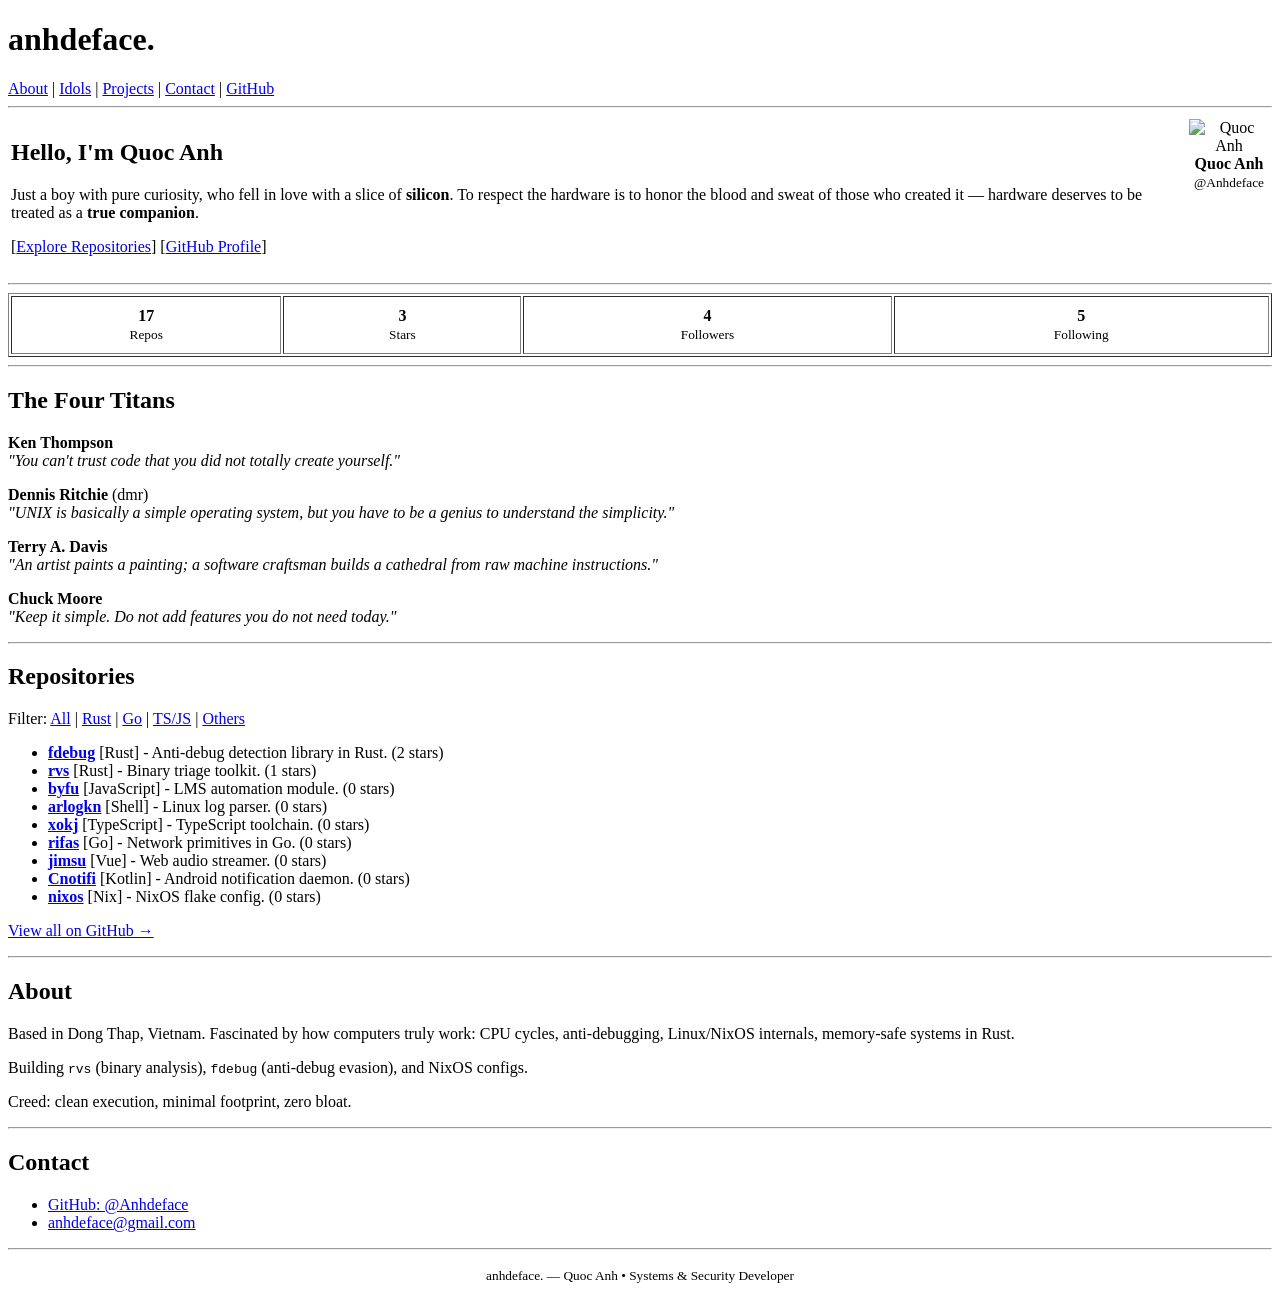
==== commit dfb5bff3: "ksdhfkladsfbss" ====
--- a/index.html
+++ b/index.html
@@ -1,419 +1,97 @@
 <!DOCTYPE html>
-<html lang="en" data-theme="dark">
+<html>
 <head>
-    <meta charset="UTF-8">
-    <meta name="viewport" content="width=device-width, initial-scale=1.0">
-    <title>anhdeface (Quốc Anh) • Systems Developer & Security Enthusiast</title>
-    <meta name="description" content="Portfolio of Quốc Anh (anhdeface) - Systems developer focused on Rust, Go, low-level architecture, and security tooling. Built in Neo-Brutalist & Corporate Memphis Dark style.">
-    <link rel="icon" href="data:image/svg+xml,<svg xmlns=%22http://www.w3.org/2000/svg%22 viewBox=%220 0 24 24%22 fill=%22%23FF6B6B%22><circle cx=%2212%22 cy=%2212%22 r=%2210%22/></svg>">
-    
-    <!-- Google Fonts: Fredoka (Chubby/Bubble Display) + Nunito (Smooth Rounded Body) + JetBrains Mono -->
-    <link rel="preconnect" href="https://fonts.googleapis.com">
-    <link rel="preconnect" href="https://fonts.gstatic.com" crossorigin>
-    <link href="https://fonts.googleapis.com/css2?family=Fredoka:wght@400;500;600;700&family=Nunito:ital,wght@0,400;0,600;0,700;0,800;0,900;1,600&family=JetBrains+Mono:wght@500;700&display=swap" rel="stylesheet">
-    
-    <link rel="stylesheet" href="style.css">
+<title>anhdeface - Quoc Anh</title>
 </head>
 <body>
-    <!-- Decorative Floating Memphis Background Shapes -->
-    <div class="memphis-bg-decorations" aria-hidden="true">
-        <!-- Squiggle 1 -->
-        <svg class="memphis-shape shape-squiggle-1" viewBox="0 0 100 40" fill="none">
-            <path d="M5 20 Q 25 5, 45 20 T 85 20 T 125 20" stroke="var(--accent-coral)" stroke-width="8" stroke-linecap="round"/>
-        </svg>
-        <!-- Sparkle 1 -->
-        <svg class="memphis-shape shape-sparkle-1" viewBox="0 0 40 40" fill="none">
-            <path d="M20 0 C20 11 29 20 40 20 C29 20 20 29 20 40 C20 29 11 20 0 20 C11 20 20 11 20 0 Z" fill="var(--accent-yellow)"/>
-        </svg>
-        <!-- Donut / Hollow Circle -->
-        <div class="memphis-shape shape-donut-1"></div>
-        <!-- Dots Matrix -->
-        <div class="memphis-shape shape-dots-matrix"></div>
-        <!-- Pill shape -->
-        <div class="memphis-shape shape-pill-1"></div>
-        <!-- Sparkle 2 -->
-        <svg class="memphis-shape shape-sparkle-2" viewBox="0 0 40 40" fill="none">
-            <path d="M20 0 C20 11 29 20 40 20 C29 20 20 29 20 40 C20 29 11 20 0 20 C11 20 20 11 20 0 Z" fill="var(--accent-purple)"/>
-        </svg>
-        <!-- Triangle / Arch -->
-        <div class="memphis-shape shape-arch-1"></div>
-        <!-- Squiggle 2 -->
-        <svg class="memphis-shape shape-squiggle-2" viewBox="0 0 100 40" fill="none">
-            <path d="M5 20 Q 25 5, 45 20 T 85 20 T 125 20" stroke="var(--accent-cyan)" stroke-width="8" stroke-linecap="round"/>
-        </svg>
-    </div>
 
-    <!-- Navigation Bar -->
-    <header class="navbar-wrapper">
-        <nav class="navbar">
-            <a href="#" class="brand-logo" aria-label="anhdeface home">
-                <span class="brand-avatar-badge">
-                    <img src="https://avatars.githubusercontent.com/u/133498656?v=4" alt="anhdeface avatar" id="nav-avatar">
-                </span>
-                <span class="brand-name">anhdeface<span class="brand-dot">.</span></span>
-            </a>
+<h1>anhdeface.</h1>
+<a href="#about">About</a> |
+<a href="#idols">Idols</a> |
+<a href="#projects">Projects</a> |
+<a href="#contact">Contact</a> |
+<a href="https://github.com/Anhdeface" target="_blank">GitHub</a>
 
-            <div class="nav-links">
-                <a href="#about" class="nav-item">About</a>
-                <a href="#philosophy" class="nav-item">Idols</a>
-                <a href="#projects" class="nav-item">Projects</a>
-                <a href="#contact" class="nav-item">Contact</a>
-            </div>
+<hr>
 
-            <div class="nav-actions">
-                <!-- GitHub External Link -->
-                <a href="https://github.com/Anhdeface" target="_blank" rel="noopener noreferrer" class="btn btn-nav">
-                    <span>GitHub</span>
-                    <svg class="btn-svg" viewBox="0 0 24 24" width="16" height="16" fill="none" stroke="currentColor" stroke-width="2.5" stroke-linecap="round" stroke-linejoin="round">
-                        <path d="M7 17L17 7"></path>
-                        <path d="M7 7h10v10"></path>
-                    </svg>
-                </a>
-            </div>
-        </nav>
-    </header>
+<table><tr>
+<td valign="top">
+<h2>Hello, I'm Quoc Anh</h2>
+<p>Just a boy with pure curiosity, who fell in love with a slice of <b>silicon</b>. To respect the hardware is to honor the blood and sweat of those who created it &mdash; hardware deserves to be treated as a <b>true companion</b>.</p>
+<p>[<a href="#projects">Explore Repositories</a>] [<a href="https://github.com/Anhdeface" target="_blank">GitHub Profile</a>]</p>
+</td>
+<td valign="top" align="center">
+<img src="https://avatars.githubusercontent.com/u/133498656?v=4" alt="Quoc Anh" id="hero-avatar" width="100" height="100"><br>
+<b id="profile-name">Quoc Anh</b><br>
+<small>@Anhdeface</small>
+</td>
+</tr></table>
 
-    <main class="main-container">
-        <!-- Hero Section -->
-        <section class="hero-section" id="hero">
-            <div class="hero-content">
-                <h1 class="hero-title">
-                    Hello, I'm <span class="highlight-name">Quốc Anh</span>
-                    <span class="title-sparkle" aria-hidden="true">
-                        <svg viewBox="0 0 24 24" width="34" height="34" fill="var(--accent-coral)">
-                            <path d="M12 0 C12 6.6 17.4 12 24 12 C17.4 12 12 17.4 12 24 C12 17.4 6.6 12 0 12 C6.6 12 12 6.6 12 0 Z"/>
-                        </svg>
-                    </span>
-                </h1>
+<hr>
 
-                <p class="hero-subtitle">
-                    Just a boy with pure curiosity, who fell in love with a slice of <span class="text-coral font-bold">silicon</span>. 
-                    To respect the hardware is to honor the blood and sweat of those who created it — hardware deserves to be treated as a <span class="text-blue font-bold">true companion</span>.
-                </p>
+<table border="1" cellpadding="10" width="100%">
+<tr align="center">
+<td><b id="stat-repos">17</b><br><small>Repos</small></td>
+<td><b id="stat-stars">&mdash;</b><br><small>Stars</small></td>
+<td><b id="stat-followers">4</b><br><small>Followers</small></td>
+<td><b id="stat-following">5</b><br><small>Following</small></td>
+</tr>
+</table>
 
-                <!-- CTA Actions -->
-                <div class="hero-actions">
-                    <a href="#projects" class="btn btn-primary btn-chubby">
-                        <span>Explore Repositories</span>
-                        <svg class="btn-svg" viewBox="0 0 24 24" width="18" height="18" fill="none" stroke="currentColor" stroke-width="2.5" stroke-linecap="round" stroke-linejoin="round">
-                            <line x1="12" y1="5" x2="12" y2="19"></line>
-                            <polyline points="19 12 12 19 5 12"></polyline>
-                        </svg>
-                    </a>
-                    <a href="https://github.com/Anhdeface" target="_blank" rel="noopener noreferrer" class="btn btn-secondary btn-chubby">
-                        <span>GitHub Profile</span>
-                        <svg class="btn-svg" viewBox="0 0 24 24" width="18" height="18" fill="none" stroke="currentColor" stroke-width="2.5" stroke-linecap="round" stroke-linejoin="round">
-                            <polygon points="13 2 3 14 12 14 11 22 21 10 12 10 13 2"></polygon>
-                        </svg>
-                    </a>
-                </div>
-            </div>
+<hr>
 
-            <!-- Hero Memphis & Neo-Brutalist Avatar Card Showcase -->
-            <div class="hero-card-col">
-                <div class="memphis-avatar-card" id="interactive-avatar-card">
-                    <!-- Floating Sticker 1 -->
-                    <div class="floating-badge badge-top-left">
-                        <svg class="badge-mini-svg" viewBox="0 0 24 24" fill="none" stroke="currentColor" stroke-width="2.5"><path d="M21 10c0 7-9 13-9 13s-9-6-9-13a9 9 0 0 1 18 0z"/><circle cx="12" cy="10" r="3"/></svg>
-                        <span>Vietnam</span>
-                    </div>
-                    <!-- Floating Sticker 2 -->
-                    <div class="floating-badge badge-top-right">
-                        <svg class="badge-mini-svg" viewBox="0 0 24 24" fill="none" stroke="currentColor" stroke-width="2.5"><polyline points="16 18 22 12 16 6"/><polyline points="8 6 2 12 8 18"/></svg>
-                        <span>17+ Repos</span>
-                    </div>
+<a name="idols"></a>
+<h2>The Four Titans</h2>
 
-                    <!-- Squircle Avatar Frame -->
-                    <div class="avatar-squircle" id="avatar-click-target" title="Click to trigger confetti!">
-                        <img id="hero-avatar" class="hero-avatar-img" src="https://avatars.githubusercontent.com/u/133498656?v=4" alt="Quốc Anh (anhdeface)">
-                        <div class="avatar-ring-decor"></div>
-                    </div>
+<p><b>Ken Thompson</b><br>
+<i>"You can't trust code that you did not totally create yourself."</i></p>
 
-                    <div class="card-caption">
-                        <span class="caption-name" id="profile-name">Quốc Anh</span>
-                        <span class="caption-handle">@Anhdeface • radium cpio</span>
-                    </div>
-                </div>
-            </div>
-        </section>
+<p><b>Dennis Ritchie</b> (dmr)<br>
+<i>"UNIX is basically a simple operating system, but you have to be a genius to understand the simplicity."</i></p>
 
-        <!-- Stats Section -->
-        <section class="stats-section" id="stats">
-            <div class="stats-grid">
-                <div class="stat-card stat-card-yellow">
-                    <div class="stat-icon-wrapper">
-                        <svg class="stat-svg" viewBox="0 0 24 24" width="28" height="28" fill="none" stroke="currentColor" stroke-width="2.5" stroke-linecap="round" stroke-linejoin="round">
-                            <line x1="16.5" y1="9.4" x2="7.5" y2="4.21"></line>
-                            <path d="M21 16V8a2 2 0 0 0-1-1.73l-7-4a2 2 0 0 0-2 0l-7 4A2 2 0 0 0 3 8v8a2 2 0 0 0 1 1.73l7 4a2 2 0 0 0 2 0l7-4A2 2 0 0 0 21 16z"></path>
-                            <polyline points="3.27 6.96 12 12.01 20.73 6.96"></polyline>
-                            <line x1="12" y1="22.08" x2="12" y2="12"></line>
-                        </svg>
-                    </div>
-                    <div class="stat-info">
-                        <div class="stat-number" id="stat-repos">17</div>
-                        <div class="stat-label">Public Repositories</div>
-                    </div>
-                </div>
+<p><b>Terry A. Davis</b><br>
+<i>"An artist paints a painting; a software craftsman builds a cathedral from raw machine instructions."</i></p>
 
-                <div class="stat-card stat-card-coral">
-                    <div class="stat-icon-wrapper">
-                        <svg class="stat-svg" viewBox="0 0 24 24" width="28" height="28" fill="none" stroke="currentColor" stroke-width="2.5" stroke-linecap="round" stroke-linejoin="round">
-                            <polygon points="12 2 15.09 8.26 22 9.27 17 14.14 18.18 21.02 12 17.77 5.82 21.02 7 14.14 2 9.27 8.91 8.26 12 2"></polygon>
-                        </svg>
-                    </div>
-                    <div class="stat-info">
-                        <div class="stat-number" id="stat-stars">—</div>
-                        <div class="stat-label">Total Stars Earned</div>
-                    </div>
-                </div>
+<p><b>Chuck Moore</b><br>
+<i>"Keep it simple. Do not add features you do not need today."</i></p>
 
-                <div class="stat-card stat-card-green">
-                    <div class="stat-icon-wrapper">
-                        <svg class="stat-svg" viewBox="0 0 24 24" width="28" height="28" fill="none" stroke="currentColor" stroke-width="2.5" stroke-linecap="round" stroke-linejoin="round">
-                            <path d="M17 21v-2a4 4 0 0 0-4-4H5a4 4 0 0 0-4 4v2"></path>
-                            <circle cx="9" cy="7" r="4"></circle>
-                            <path d="M23 21v-2a4 4 0 0 0-3-3.87"></path>
-                            <path d="M16 3.13a4 4 0 0 1 0 7.75"></path>
-                        </svg>
-                    </div>
-                    <div class="stat-info">
-                        <div class="stat-number" id="stat-followers">4</div>
-                        <div class="stat-label">GitHub Followers</div>
-                    </div>
-                </div>
+<hr>
 
-                <div class="stat-card stat-card-purple">
-                    <div class="stat-icon-wrapper">
-                        <svg class="stat-svg" viewBox="0 0 24 24" width="28" height="28" fill="none" stroke="currentColor" stroke-width="2.5" stroke-linecap="round" stroke-linejoin="round">
-                            <path d="M4.5 16.5c-1.5 1.26-2 5-2 5s3.74-.5 5-2c.71-.84.7-2.13-.09-2.91a2.18 2.18 0 0 0-2.91-.09z"></path>
-                            <path d="M12 15l-3-3a22 22 0 0 1 2-3.95A12.88 12.88 0 0 1 22 2c0 2.72-.78 7.5-6 11a22.35 22.35 0 0 1-4 2z"></path>
-                            <path d="M9 12H4s.55-3.03 2-4c1.62-1.08 5 0 5 0"></path>
-                            <path d="M12 15v5s3.03-.55 4-2c1.08-1.62 0-5 0-5"></path>
-                        </svg>
-                    </div>
-                    <div class="stat-info">
-                        <div class="stat-number" id="stat-following">5</div>
-                        <div class="stat-label">Following Makers</div>
-                    </div>
-                </div>
-            </div>
-        </section>
+<a name="projects"></a>
+<h2>Repositories</h2>
 
-        <!-- The Four Titans & Guiding Philosophy Section (Names & Quotes Only - Zero Icons) -->
-        <section class="section-container" id="philosophy">
-            <div class="section-header-pill">
-                <span class="pill-dot"></span>
-                <span class="pill-label">COMPUTING CREED & IDOLS</span>
-            </div>
-            <h2 class="section-heading">The Four Titans</h2>
-            <p class="section-subtext">Legendary pioneers whose radical pursuit of simplicity, raw performance, and absolute mastery over silicon inspire my journey.</p>
+Filter:
+<a href="javascript:void(0)" onclick="doFilter('all')">All</a> |
+<a href="javascript:void(0)" onclick="doFilter('rust')">Rust</a> |
+<a href="javascript:void(0)" onclick="doFilter('go')">Go</a> |
+<a href="javascript:void(0)" onclick="doFilter('typescript')">TS/JS</a> |
+<a href="javascript:void(0)" onclick="doFilter('other')">Others</a>
 
-            <div class="titans-grid">
-                <!-- Titan 1: Ken Thompson -->
-                <div class="titan-card titan-card-blue">
-                    <h3 class="titan-name">Ken Thompson</h3>
-                    <blockquote class="titan-quote">
-                        "You can't trust code that you did not totally create yourself."
-                    </blockquote>
-                </div>
+<div id="repos-container"><p><i>Loading...</i></p></div>
 
-                <!-- Titan 2: Dennis Ritchie -->
-                <div class="titan-card titan-card-coral">
-                    <h3 class="titan-name">Dennis Ritchie <span class="titan-alias">(dmr)</span></h3>
-                    <blockquote class="titan-quote">
-                        "UNIX is basically a simple operating system, but you have to be a genius to understand the simplicity."
-                    </blockquote>
-                </div>
+<p><a href="https://github.com/Anhdeface?tab=repositories" target="_blank">View all on GitHub &rarr;</a></p>
 
-                <!-- Titan 3: Terry A. Davis -->
-                <div class="titan-card titan-card-cyan">
-                    <h3 class="titan-name">Terry A. Davis</h3>
-                    <blockquote class="titan-quote">
-                        "An artist paints a painting; a software craftsman builds a cathedral from raw machine instructions."
-                    </blockquote>
-                </div>
+<hr>
 
-                <!-- Titan 4: Chuck Moore -->
-                <div class="titan-card titan-card-purple">
-                    <h3 class="titan-name">Chuck Moore</h3>
-                    <blockquote class="titan-quote">
-                        "Keep it simple. Do not add features you do not need today."
-                    </blockquote>
-                </div>
-            </div>
-        </section>
+<a name="about"></a>
+<h2>About</h2>
+<p>Based in Dong Thap, Vietnam. Fascinated by how computers truly work: CPU cycles, anti-debugging, Linux/NixOS internals, memory-safe systems in Rust.</p>
+<p>Building <tt>rvs</tt> (binary analysis), <tt>fdebug</tt> (anti-debug evasion), and NixOS configs.</p>
+<p>Creed: clean execution, minimal footprint, zero bloat.</p>
 
-        <!-- Repositories Showcase Section -->
-        <section class="section-container" id="projects">
-            <div class="section-header-pill">
-                <span class="pill-dot"></span>
-                <span class="pill-label">PORTFOLIO WORK</span>
-            </div>
-            <div class="projects-title-row">
-                <div>
-                    <h2 class="section-heading">Repositories & Projects</h2>
-                    <p class="section-subtext">Open-source software, experimental research, and systems tools synced directly from my GitHub profile.</p>
-                </div>
+<hr>
 
-                <!-- Filter Pills -->
-                <div class="filter-pills-container" role="tablist" aria-label="Project language filter">
-                    <button class="filter-pill active" data-filter="all">All Projects</button>
-                    <button class="filter-pill" data-filter="rust">Rust</button>
-                    <button class="filter-pill" data-filter="go">Go</button>
-                    <button class="filter-pill" data-filter="typescript">TS / JS</button>
-                    <button class="filter-pill" data-filter="other">Others</button>
-                </div>
-            </div>
+<a name="contact"></a>
+<h2>Contact</h2>
+<ul>
+<li><a href="https://github.com/Anhdeface" target="_blank">GitHub: @Anhdeface</a></li>
+<li><a href="mailto:anhdeface@gmail.com">anhdeface@gmail.com</a></li>
+</ul>
 
-            <!-- Repos Grid -->
-            <div class="repos-grid" id="repos-container">
-                <!-- Skeleton / Loading State -->
-                <div class="repo-loading-card">
-                    <div class="skeleton skeleton-title"></div>
-                    <div class="skeleton skeleton-text"></div>
-                    <div class="skeleton skeleton-text short"></div>
-                    <div class="skeleton skeleton-footer"></div>
-                </div>
-                <div class="repo-loading-card">
-                    <div class="skeleton skeleton-title"></div>
-                    <div class="skeleton skeleton-text"></div>
-                    <div class="skeleton skeleton-text short"></div>
-                    <div class="skeleton skeleton-footer"></div>
-                </div>
-                <div class="repo-loading-card">
-                    <div class="skeleton skeleton-title"></div>
-                    <div class="skeleton skeleton-text"></div>
-                    <div class="skeleton skeleton-text short"></div>
-                    <div class="skeleton skeleton-footer"></div>
-                </div>
-            </div>
+<hr>
 
-            <div class="more-repos-cta">
-                <a href="https://github.com/Anhdeface?tab=repositories" target="_blank" rel="noopener noreferrer" class="btn btn-outline btn-chubby">
-                    <span>View all repositories on GitHub</span>
-                    <svg class="btn-svg" viewBox="0 0 24 24" width="18" height="18" fill="none" stroke="currentColor" stroke-width="2.5" stroke-linecap="round" stroke-linejoin="round">
-                        <line x1="5" y1="12" x2="19" y2="12"></line>
-                        <polyline points="12 5 19 12 12 19"></polyline>
-                    </svg>
-                </a>
-            </div>
-        </section>
+<p align="center"><small>anhdeface. &mdash; Quoc Anh &bull; Systems &amp; Security Developer</small></p>
 
-        <!-- About Me Bento Section -->
-        <section class="section-container" id="about">
-            <div class="section-header-pill">
-                <span class="pill-dot"></span>
-                <span class="pill-label">BEHIND THE CODE</span>
-            </div>
-            <h2 class="section-heading">A Glimpse Into My World</h2>
-            <p class="section-subtext">The mindset, daily environment, and technical passion fueling my low-level development journey.</p>
-
-            <div class="bento-grid">
-                <!-- Bento 1: Story -->
-                <div class="bento-card bento-span-2 bento-card-warm">
-                    <div class="bento-badge">Background & Drive</div>
-                    <h3 class="bento-title">Curiosity Deep Into the Silicon</h3>
-                    <p class="bento-desc">
-                        Based in Dong Thap, Vietnam. Rather than remaining on the surface of web frameworks, I am deeply fascinated by how computers truly work underneath: CPU instruction cycles, anti-debugging defenses, Linux and NixOS internals, and memory-safe systems engineering in Rust.
-                    </p>
-                </div>
-
-                <!-- Bento 2: Focus -->
-                <div class="bento-card bento-card-cyan">
-                    <div class="bento-badge">Active Focus</div>
-                    <h3 class="bento-title">Security & Tooling</h3>
-                    <p class="bento-desc">
-                        Actively developing binary analysis utilities like <code>rvs</code>, anti-debug evasion libraries for Rust (<code>fdebug</code>), and refining modular NixOS environments.
-                    </p>
-                </div>
-
-                <!-- Bento 3: Tech Philosophy -->
-                <div class="bento-card bento-card-purple">
-                    <div class="bento-badge">Engineering Creed</div>
-                    <h3 class="bento-title">Speed, Simplicity & Zero Waste</h3>
-                    <p class="bento-desc">
-                        Prioritizing clean execution paths, minimal memory footprints, and ruthless reduction of bloated dependencies across every system I touch.
-                    </p>
-                </div>
-
-                <!-- Bento 4: Setup & Routine -->
-                <div class="bento-card bento-span-2 bento-card-green">
-                    <div class="bento-badge">Daily Environment</div>
-                    <h3 class="bento-title">Daily Driver: Declarative NixOS</h3>
-                    <p class="bento-desc">
-                        Driven by deterministic reproducibility and minimalism. When taking a break from terminal sessions, I study binary exploitation, listen to electronic synth beats, and experiment with new low-level concepts.
-                    </p>
-                </div>
-            </div>
-        </section>
-
-        <!-- Contact & Connect Section -->
-        <section class="section-container" id="contact">
-            <div class="contact-banner-card">
-                <div class="contact-text-content">
-                    <div class="section-header-pill">
-                        <span class="pill-dot"></span>
-                        <span class="pill-label">LET'S CONNECT</span>
-                    </div>
-                    <h2 class="contact-heading">Let's build something extraordinary together</h2>
-                    <p class="contact-subtext">
-                        Working on an interesting systems project, interested in discussing Rust, Go, or low-level wizardry? Feel free to reach out.
-                    </p>
-                </div>
-
-                <div class="contact-buttons-group">
-                    <a href="https://github.com/Anhdeface" target="_blank" rel="noopener noreferrer" class="btn btn-contact-github btn-chubby">
-                        <svg class="btn-svg" viewBox="0 0 24 24" width="20" height="20" fill="currentColor">
-                            <path d="M12 0C5.37 0 0 5.37 0 12c0 5.31 3.435 9.795 8.205 11.385.6.105.825-.255.825-.57 0-.285-.015-1.23-.015-2.235-3.015.555-3.795-.735-4.035-1.41-.135-.345-.72-1.41-1.23-1.695-.42-.225-1.02-.78-.015-.795.945-.015 1.62.87 1.845 1.23 1.08 1.815 2.805 1.305 3.495.99.105-.78.42-1.305.765-1.605-2.67-.3-5.46-1.335-5.46-5.925 0-1.305.465-2.385 1.23-3.225-.12-.3-.54-1.53.12-3.18 0 0 1.005-.315 3.3 1.23.96-.27 1.98-.405 3-.405s2.04.135 3 .405c2.295-1.56 3.3-1.23 3.3-1.23.66 1.65.24 2.88.12 3.18.765.84 1.23 1.905 1.23 3.225 0 4.605-2.805 5.625-5.475 5.925.435.375.81 1.095.81 2.22 0 1.605-.015 2.895-.015 3.3 0 .315.225.69.825.57A12.02 12.02 0 0 0 24 12c0-6.63-5.37-12-12-12z"/>
-                        </svg>
-                        <span>GitHub @Anhdeface</span>
-                    </a>
-                    
-                    <a href="mailto:anhdeface@gmail.com" class="btn btn-contact-email btn-chubby">
-                        <svg class="btn-svg" viewBox="0 0 24 24" width="20" height="20" fill="none" stroke="currentColor" stroke-width="2.5" stroke-linecap="round" stroke-linejoin="round">
-                            <path d="M4 4h16c1.1 0 2 .9 2 2v12c0 1.1-.9 2-2 2H4c-1.1 0-2-.9-2-2V6c0-1.1.9-2 2-2z"></path>
-                            <polyline points="22,6 12,13 2,6"></polyline>
-                        </svg>
-                        <span>Send Email</span>
-                    </a>
-
-                    <button class="btn btn-contact-copy btn-chubby" id="copy-handle-btn" title="Copy username to clipboard">
-                        <svg class="btn-svg" id="copy-icon" viewBox="0 0 24 24" width="20" height="20" fill="none" stroke="currentColor" stroke-width="2.5" stroke-linecap="round" stroke-linejoin="round">
-                            <rect x="9" y="9" width="13" height="13" rx="2" ry="2"></rect>
-                            <path d="M5 15H4a2 2 0 0 1-2-2V4a2 2 0 0 1 2-2h9a2 2 0 0 1 2 2v1"></path>
-                        </svg>
-                        <span id="copy-btn-text">Copy Handle</span>
-                    </button>
-                </div>
-            </div>
-        </section>
-    </main>
-
-    <!-- Footer -->
-    <footer class="footer">
-        <div class="footer-container">
-            <div class="footer-brand">
-                <span class="brand-name">anhdeface<span class="brand-dot">.</span></span>
-                <span class="footer-tagline">Quốc Anh • Systems & Security Developer</span>
-            </div>
-
-            <div class="footer-meta">
-                <p>Designed with Neo-Brutalist & Corporate Memphis aesthetics.</p>
-                <p class="footer-sub">Typography: <strong>Fredoka</strong> & <strong>Nunito</strong> • Powered by GitHub Pages</p>
-            </div>
-
-            <a href="#hero" class="back-to-top" title="Back to top" aria-label="Scroll back to top">
-                <svg viewBox="0 0 24 24" width="20" height="20" fill="none" stroke="currentColor" stroke-width="3" stroke-linecap="round" stroke-linejoin="round">
-                    <line x1="12" y1="19" x2="12" y2="5"></line>
-                    <polyline points="5 12 12 5 19 12"></polyline>
-                </svg>
-            </a>
-        </div>
-    </footer>
-
-    <!-- Confetti Canvas Container for Interactive Clicks -->
-    <canvas id="confetti-canvas" class="confetti-canvas" aria-hidden="true"></canvas>
-
-    <script src="script.js"></script>
+<script src="script.js"></script>
 </body>
 </html>
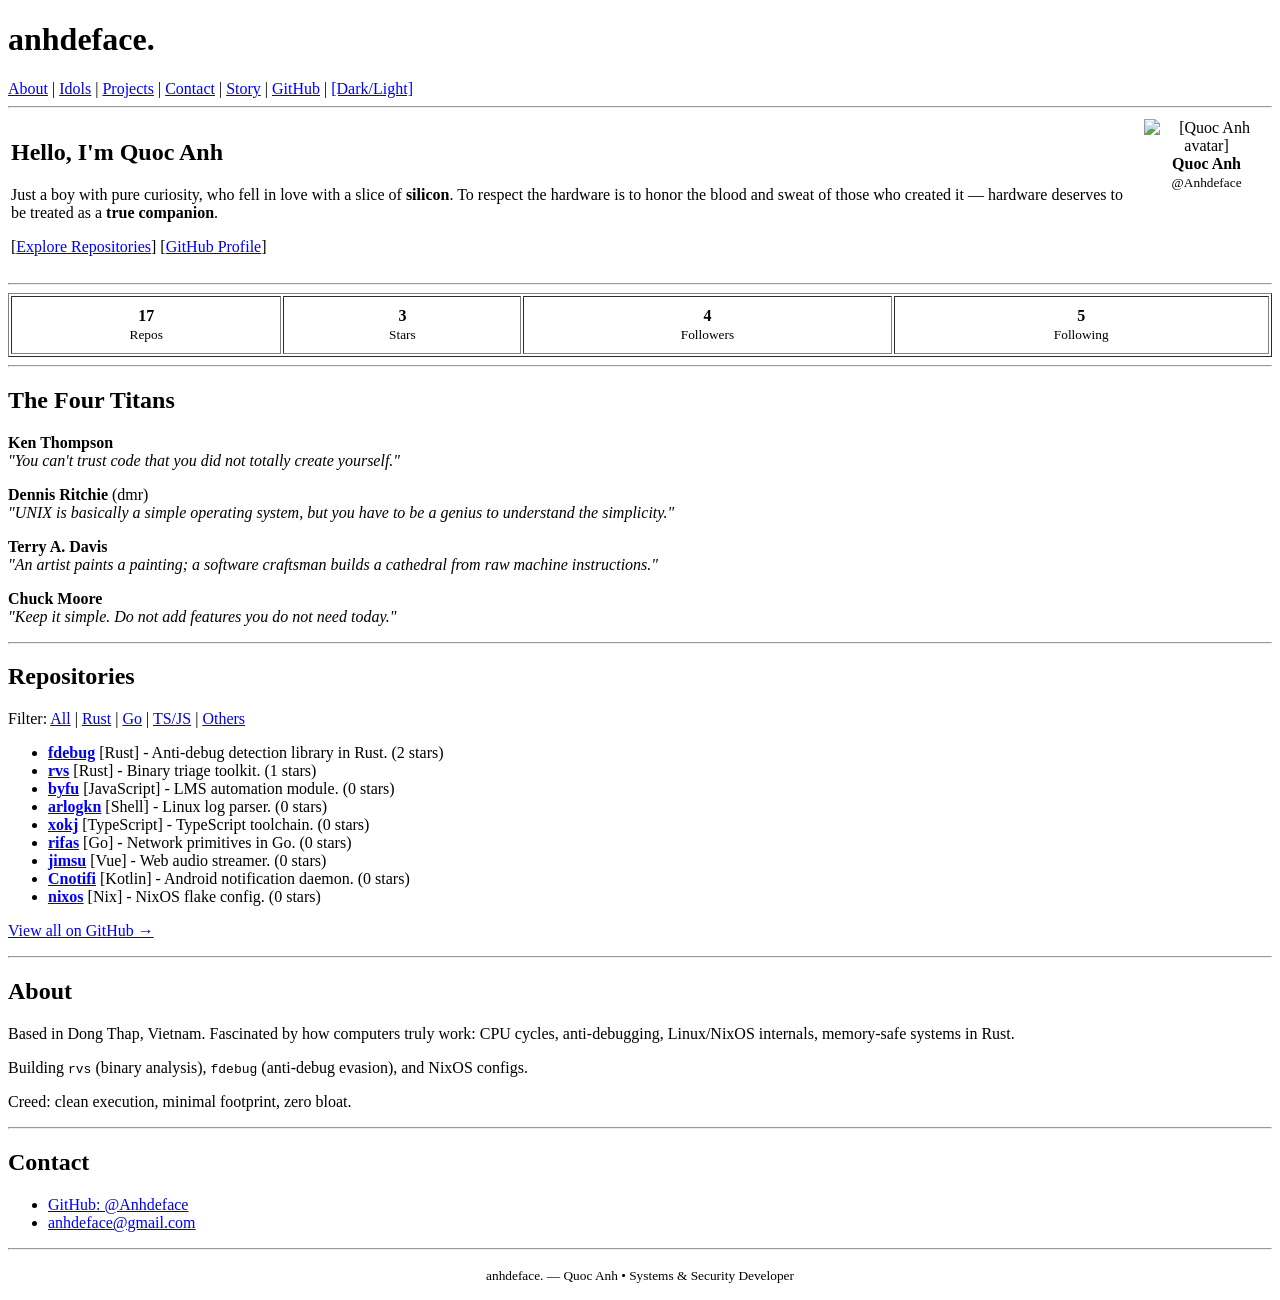
==== commit 73c94a9b: "feat: add /story page (diary from GitHub Issues) + dark/light toggle - Story page fetches issues fro" ====
--- a/index.html
+++ b/index.html
@@ -10,7 +10,9 @@
 <a href="#idols">Idols</a> |
 <a href="#projects">Projects</a> |
 <a href="#contact">Contact</a> |
-<a href="https://github.com/Anhdeface" target="_blank">GitHub</a>
+<a href="/story/">Story</a> |
+<a href="https://github.com/Anhdeface">GitHub</a> |
+<a href="#" onclick="toggleDark();return false;">[Dark/Light]</a>
 
 <hr>
 
@@ -18,10 +20,10 @@
 <td valign="top">
 <h2>Hello, I'm Quoc Anh</h2>
 <p>Just a boy with pure curiosity, who fell in love with a slice of <b>silicon</b>. To respect the hardware is to honor the blood and sweat of those who created it &mdash; hardware deserves to be treated as a <b>true companion</b>.</p>
-<p>[<a href="#projects">Explore Repositories</a>] [<a href="https://github.com/Anhdeface" target="_blank">GitHub Profile</a>]</p>
+<p>[<a href="#projects">Explore Repositories</a>] [<a href="https://github.com/Anhdeface">GitHub Profile</a>]</p>
 </td>
 <td valign="top" align="center">
-<img src="https://avatars.githubusercontent.com/u/133498656?v=4" alt="Quoc Anh" id="hero-avatar" width="100" height="100"><br>
+<img src="https://avatars.githubusercontent.com/u/133498656?v=4" alt="[Quoc Anh avatar]" id="hero-avatar" width="100" height="100"><br>
 <b id="profile-name">Quoc Anh</b><br>
 <small>@Anhdeface</small>
 </td>
@@ -32,7 +34,7 @@
 <table border="1" cellpadding="10" width="100%">
 <tr align="center">
 <td><b id="stat-repos">17</b><br><small>Repos</small></td>
-<td><b id="stat-stars">&mdash;</b><br><small>Stars</small></td>
+<td><b id="stat-stars">3</b><br><small>Stars</small></td>
 <td><b id="stat-followers">4</b><br><small>Followers</small></td>
 <td><b id="stat-following">5</b><br><small>Following</small></td>
 </tr>
@@ -60,16 +62,24 @@
 <a name="projects"></a>
 <h2>Repositories</h2>
 
-Filter:
-<a href="javascript:void(0)" onclick="doFilter('all')">All</a> |
-<a href="javascript:void(0)" onclick="doFilter('rust')">Rust</a> |
-<a href="javascript:void(0)" onclick="doFilter('go')">Go</a> |
-<a href="javascript:void(0)" onclick="doFilter('typescript')">TS/JS</a> |
-<a href="javascript:void(0)" onclick="doFilter('other')">Others</a>
+<noscript>
+<ul>
+<li><a href="https://github.com/Anhdeface/fdebug"><b>fdebug</b></a> [Rust] - Anti-debug detection library. (2 stars)</li>
+<li><a href="https://github.com/Anhdeface/rvs"><b>rvs</b></a> [Rust] - Binary triage toolkit. (1 star)</li>
+<li><a href="https://github.com/Anhdeface/byfu"><b>byfu</b></a> [JavaScript] - LMS automation module.</li>
+<li><a href="https://github.com/Anhdeface/arlogkn"><b>arlogkn</b></a> [Shell] - Linux log parser.</li>
+<li><a href="https://github.com/Anhdeface/xokj"><b>xokj</b></a> [TypeScript] - TypeScript toolchain.</li>
+<li><a href="https://github.com/Anhdeface/rifas"><b>rifas</b></a> [Go] - Network primitives in Go.</li>
+<li><a href="https://github.com/Anhdeface/jimsu"><b>jimsu</b></a> [Vue] - Web audio streamer.</li>
+<li><a href="https://github.com/Anhdeface/Cnotifi"><b>Cnotifi</b></a> [Kotlin] - Android notification daemon.</li>
+<li><a href="https://github.com/Anhdeface/nixos"><b>nixos</b></a> [Nix] - NixOS flake config.</li>
+</ul>
+</noscript>
 
-<div id="repos-container"><p><i>Loading...</i></p></div>
+<div id="repos-filter"></div>
+<div id="repos-container"></div>
 
-<p><a href="https://github.com/Anhdeface?tab=repositories" target="_blank">View all on GitHub &rarr;</a></p>
+<p><a href="https://github.com/Anhdeface?tab=repositories">View all on GitHub &rarr;</a></p>
 
 <hr>
 
@@ -84,7 +94,7 @@
 <a name="contact"></a>
 <h2>Contact</h2>
 <ul>
-<li><a href="https://github.com/Anhdeface" target="_blank">GitHub: @Anhdeface</a></li>
+<li><a href="https://github.com/Anhdeface">GitHub: @Anhdeface</a></li>
 <li><a href="mailto:anhdeface@gmail.com">anhdeface@gmail.com</a></li>
 </ul>
 
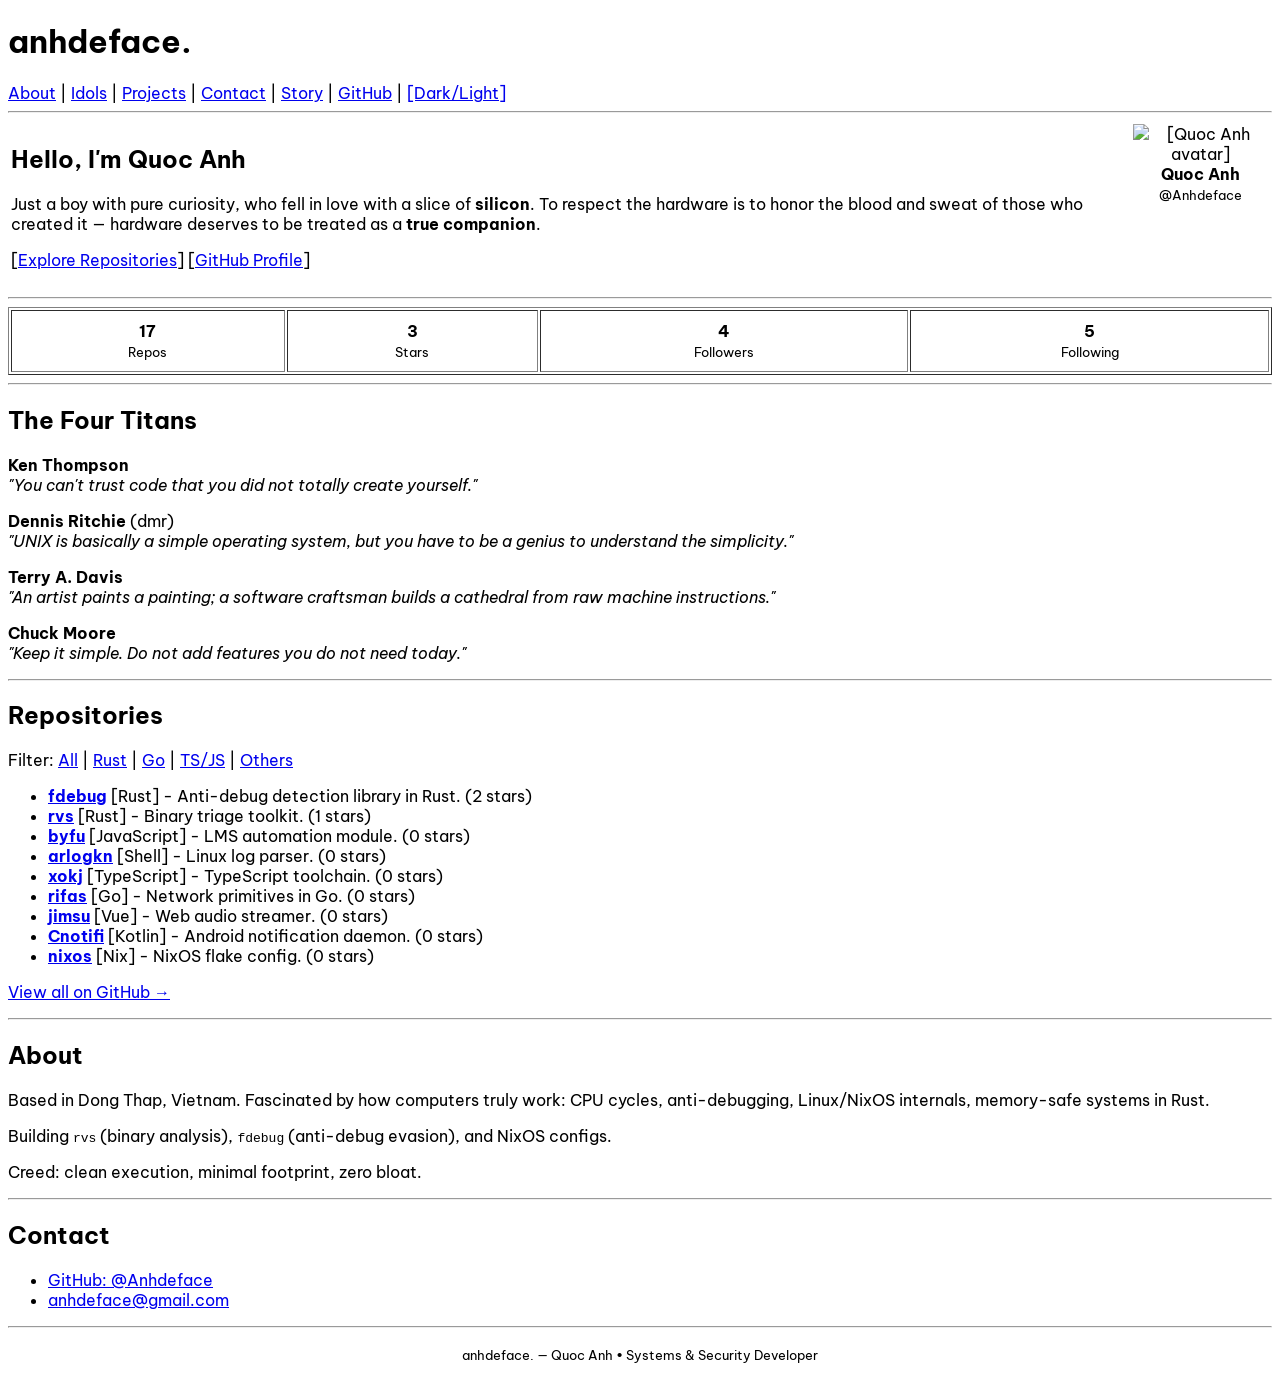
==== commit c73b887e: "cleanup: inline CSS, remove duplicate dark mode, add meta tags, modernize HTML" ====
--- a/index.html
+++ b/index.html
@@ -1,7 +1,16 @@
 <!DOCTYPE html>
 <html>
 <head>
+<meta charset="utf-8">
+<meta name="viewport" content="width=device-width, initial-scale=1">
 <title>anhdeface - Quoc Anh</title>
+<link href="https://fonts.googleapis.com/css2?family=Be+Vietnam+Pro:wght@400;700&display=swap" rel="stylesheet">
+<style>
+body { font-family: 'Be Vietnam Pro', sans-serif; }
+body.dark { background-color: #000; color: #ccc; }
+body.dark a { color: #6699cc; }
+body.dark table { border-color: #444; }
+</style>
 </head>
 <body>
 
@@ -10,7 +19,7 @@
 <a href="#idols">Idols</a> |
 <a href="#projects">Projects</a> |
 <a href="#contact">Contact</a> |
-<a href="/story/">Story</a> |
+<a href="story/">Story</a> |
 <a href="https://github.com/Anhdeface">GitHub</a> |
 <a href="#" onclick="toggleDark();return false;">[Dark/Light]</a>
 
@@ -42,8 +51,7 @@
 
 <hr>
 
-<a name="idols"></a>
-<h2>The Four Titans</h2>
+<h2 id="idols">The Four Titans</h2>
 
 <p><b>Ken Thompson</b><br>
 <i>"You can't trust code that you did not totally create yourself."</i></p>
@@ -59,8 +67,7 @@
 
 <hr>
 
-<a name="projects"></a>
-<h2>Repositories</h2>
+<h2 id="projects">Repositories</h2>
 
 <noscript>
 <ul>
@@ -76,23 +83,23 @@
 </ul>
 </noscript>
 
-<div id="repos-filter"></div>
+<div id="repos-filter">
+Filter: <a href="#projects" onclick="doFilter('all');return false;">All</a> | <a href="#projects" onclick="doFilter('rust');return false;">Rust</a> | <a href="#projects" onclick="doFilter('go');return false;">Go</a> | <a href="#projects" onclick="doFilter('typescript');return false;">TS/JS</a> | <a href="#projects" onclick="doFilter('other');return false;">Others</a>
+</div>
 <div id="repos-container"></div>
 
 <p><a href="https://github.com/Anhdeface?tab=repositories">View all on GitHub &rarr;</a></p>
 
 <hr>
 
-<a name="about"></a>
-<h2>About</h2>
+<h2 id="about">About</h2>
 <p>Based in Dong Thap, Vietnam. Fascinated by how computers truly work: CPU cycles, anti-debugging, Linux/NixOS internals, memory-safe systems in Rust.</p>
 <p>Building <tt>rvs</tt> (binary analysis), <tt>fdebug</tt> (anti-debug evasion), and NixOS configs.</p>
 <p>Creed: clean execution, minimal footprint, zero bloat.</p>
 
 <hr>
 
-<a name="contact"></a>
-<h2>Contact</h2>
+<h2 id="contact">Contact</h2>
 <ul>
 <li><a href="https://github.com/Anhdeface">GitHub: @Anhdeface</a></li>
 <li><a href="mailto:anhdeface@gmail.com">anhdeface@gmail.com</a></li>
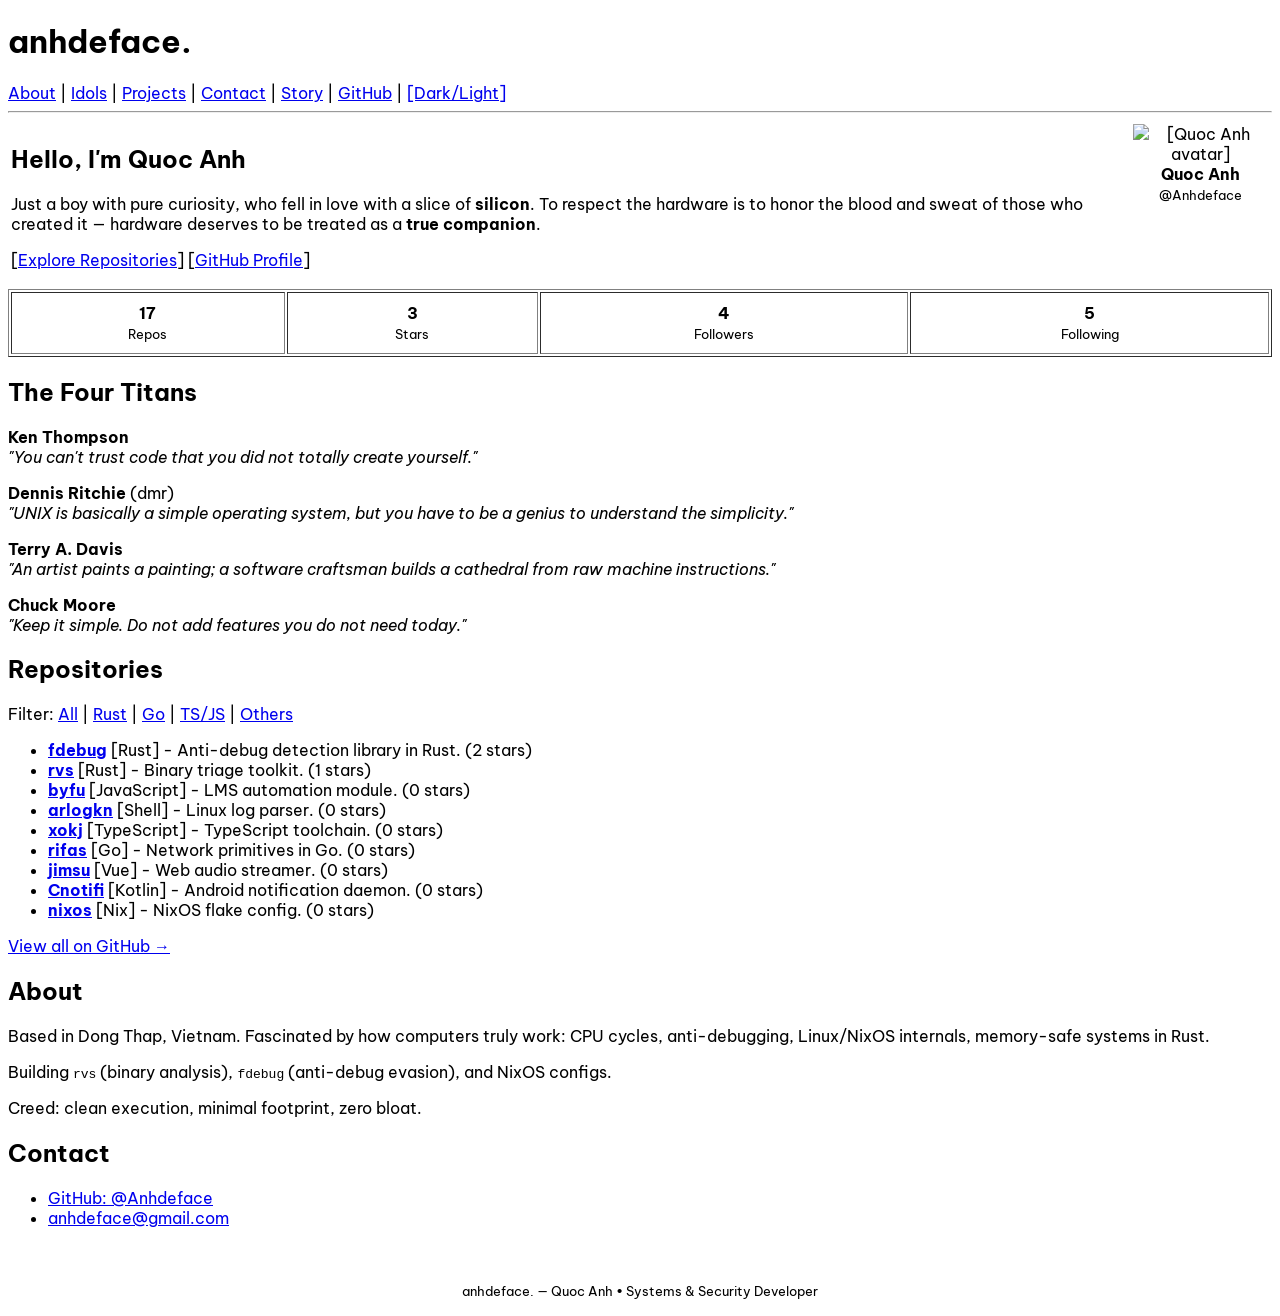
==== commit 23068d4d: "ui: remove excessive hr from home page, let headings breathe" ====
--- a/index.html
+++ b/index.html
@@ -38,8 +38,6 @@
 </td>
 </tr></table>
 
-<hr>
-
 <table border="1" cellpadding="10" width="100%">
 <tr align="center">
 <td><b id="stat-repos">17</b><br><small>Repos</small></td>
@@ -48,8 +46,6 @@
 <td><b id="stat-following">5</b><br><small>Following</small></td>
 </tr>
 </table>
-
-<hr>
 
 <h2 id="idols">The Four Titans</h2>
 
@@ -64,8 +60,6 @@
 
 <p><b>Chuck Moore</b><br>
 <i>"Keep it simple. Do not add features you do not need today."</i></p>
-
-<hr>
 
 <h2 id="projects">Repositories</h2>
 
@@ -90,14 +84,10 @@
 
 <p><a href="https://github.com/Anhdeface?tab=repositories">View all on GitHub &rarr;</a></p>
 
-<hr>
-
 <h2 id="about">About</h2>
 <p>Based in Dong Thap, Vietnam. Fascinated by how computers truly work: CPU cycles, anti-debugging, Linux/NixOS internals, memory-safe systems in Rust.</p>
 <p>Building <tt>rvs</tt> (binary analysis), <tt>fdebug</tt> (anti-debug evasion), and NixOS configs.</p>
 <p>Creed: clean execution, minimal footprint, zero bloat.</p>
-
-<hr>
 
 <h2 id="contact">Contact</h2>
 <ul>
@@ -105,10 +95,10 @@
 <li><a href="mailto:anhdeface@gmail.com">anhdeface@gmail.com</a></li>
 </ul>
 
-<hr>
-
+<br>
 <p align="center"><small>anhdeface. &mdash; Quoc Anh &bull; Systems &amp; Security Developer</small></p>
 
 <script src="script.js"></script>
 </body>
 </html>
+
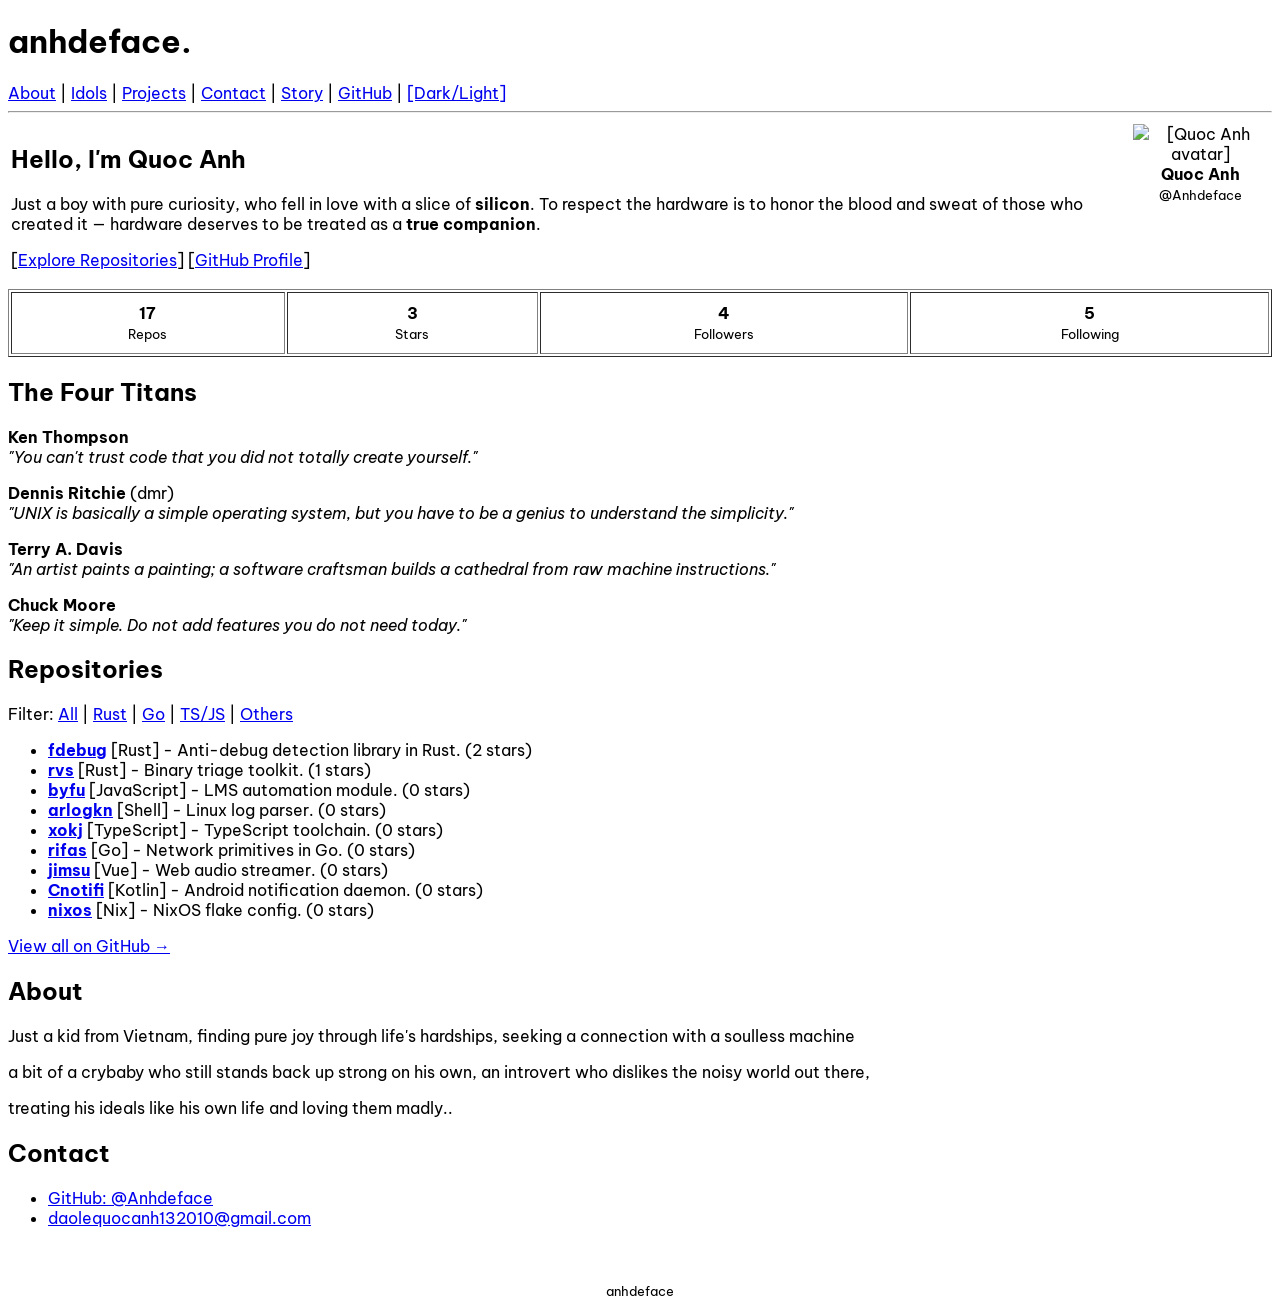
==== commit d0a30b17: "Revise personal description and email address Updated personal information and contact details." ====
--- a/index.html
+++ b/index.html
@@ -85,18 +85,18 @@
 <p><a href="https://github.com/Anhdeface?tab=repositories">View all on GitHub &rarr;</a></p>
 
 <h2 id="about">About</h2>
-<p>Based in Dong Thap, Vietnam. Fascinated by how computers truly work: CPU cycles, anti-debugging, Linux/NixOS internals, memory-safe systems in Rust.</p>
-<p>Building <tt>rvs</tt> (binary analysis), <tt>fdebug</tt> (anti-debug evasion), and NixOS configs.</p>
-<p>Creed: clean execution, minimal footprint, zero bloat.</p>
+<p>Just a kid from Vietnam, finding pure joy through life's hardships, seeking a connection with a soulless machine</p>
+<p>a bit of a crybaby who still stands back up strong on his own, an introvert who dislikes the noisy world out there,</p>
+<p>treating his ideals like his own life and loving them madly..</p>
 
 <h2 id="contact">Contact</h2>
 <ul>
 <li><a href="https://github.com/Anhdeface">GitHub: @Anhdeface</a></li>
-<li><a href="mailto:anhdeface@gmail.com">anhdeface@gmail.com</a></li>
+<li><a href="mailto:anhdeface@gmail.com">daolequocanh132010@gmail.com</a></li>
 </ul>
 
 <br>
-<p align="center"><small>anhdeface. &mdash; Quoc Anh &bull; Systems &amp; Security Developer</small></p>
+<p align="center"><small>anhdeface</small></p>
 
 <script src="script.js"></script>
 </body>
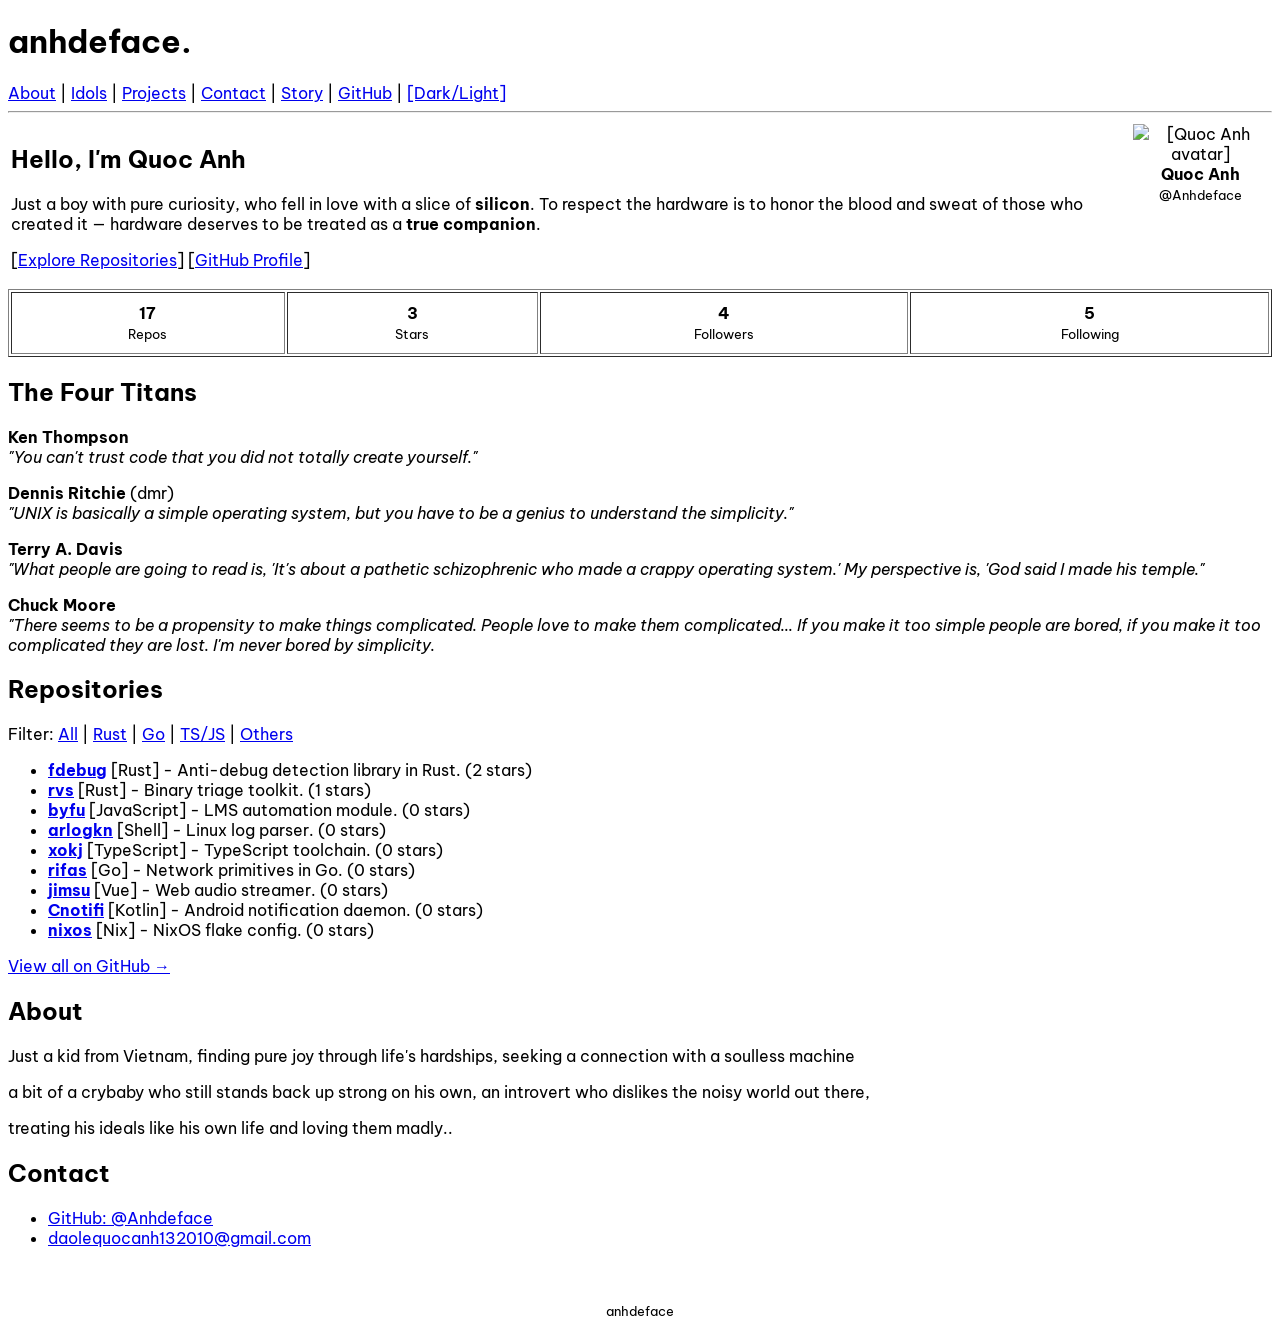
==== commit f0e24ef5: "Update quotes by Terry A. Davis and Chuck Moore" ====
--- a/index.html
+++ b/index.html
@@ -56,10 +56,10 @@
 <i>"UNIX is basically a simple operating system, but you have to be a genius to understand the simplicity."</i></p>
 
 <p><b>Terry A. Davis</b><br>
-<i>"An artist paints a painting; a software craftsman builds a cathedral from raw machine instructions."</i></p>
+<i>"What people are going to read is, 'It's about a pathetic schizophrenic who made a crappy operating system.' My perspective is, 'God said I made his temple."</i></p>
 
 <p><b>Chuck Moore</b><br>
-<i>"Keep it simple. Do not add features you do not need today."</i></p>
+<i>"There seems to be a propensity to make things complicated. People love to make them complicated... If you make it too simple people are bored, if you make it too complicated they are lost. I'm never bored by simplicity.</i></p>
 
 <h2 id="projects">Repositories</h2>
 
